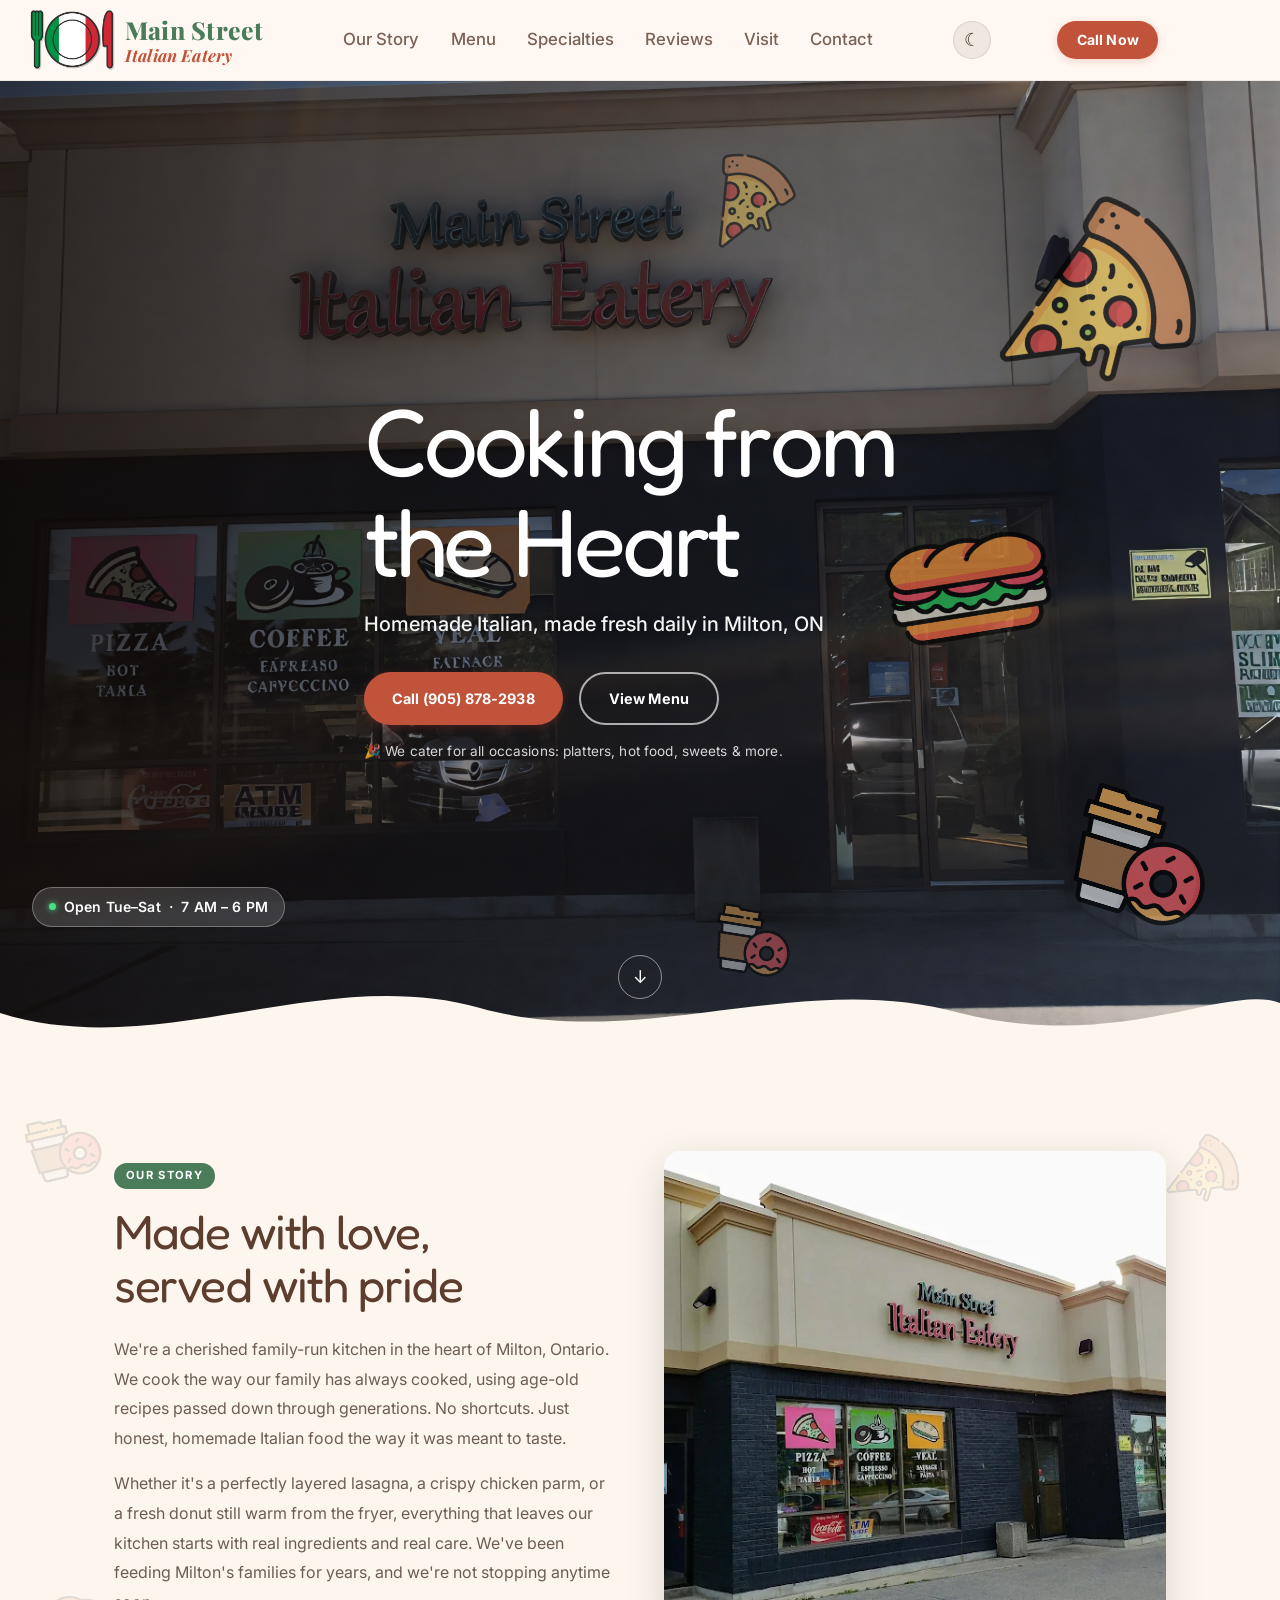
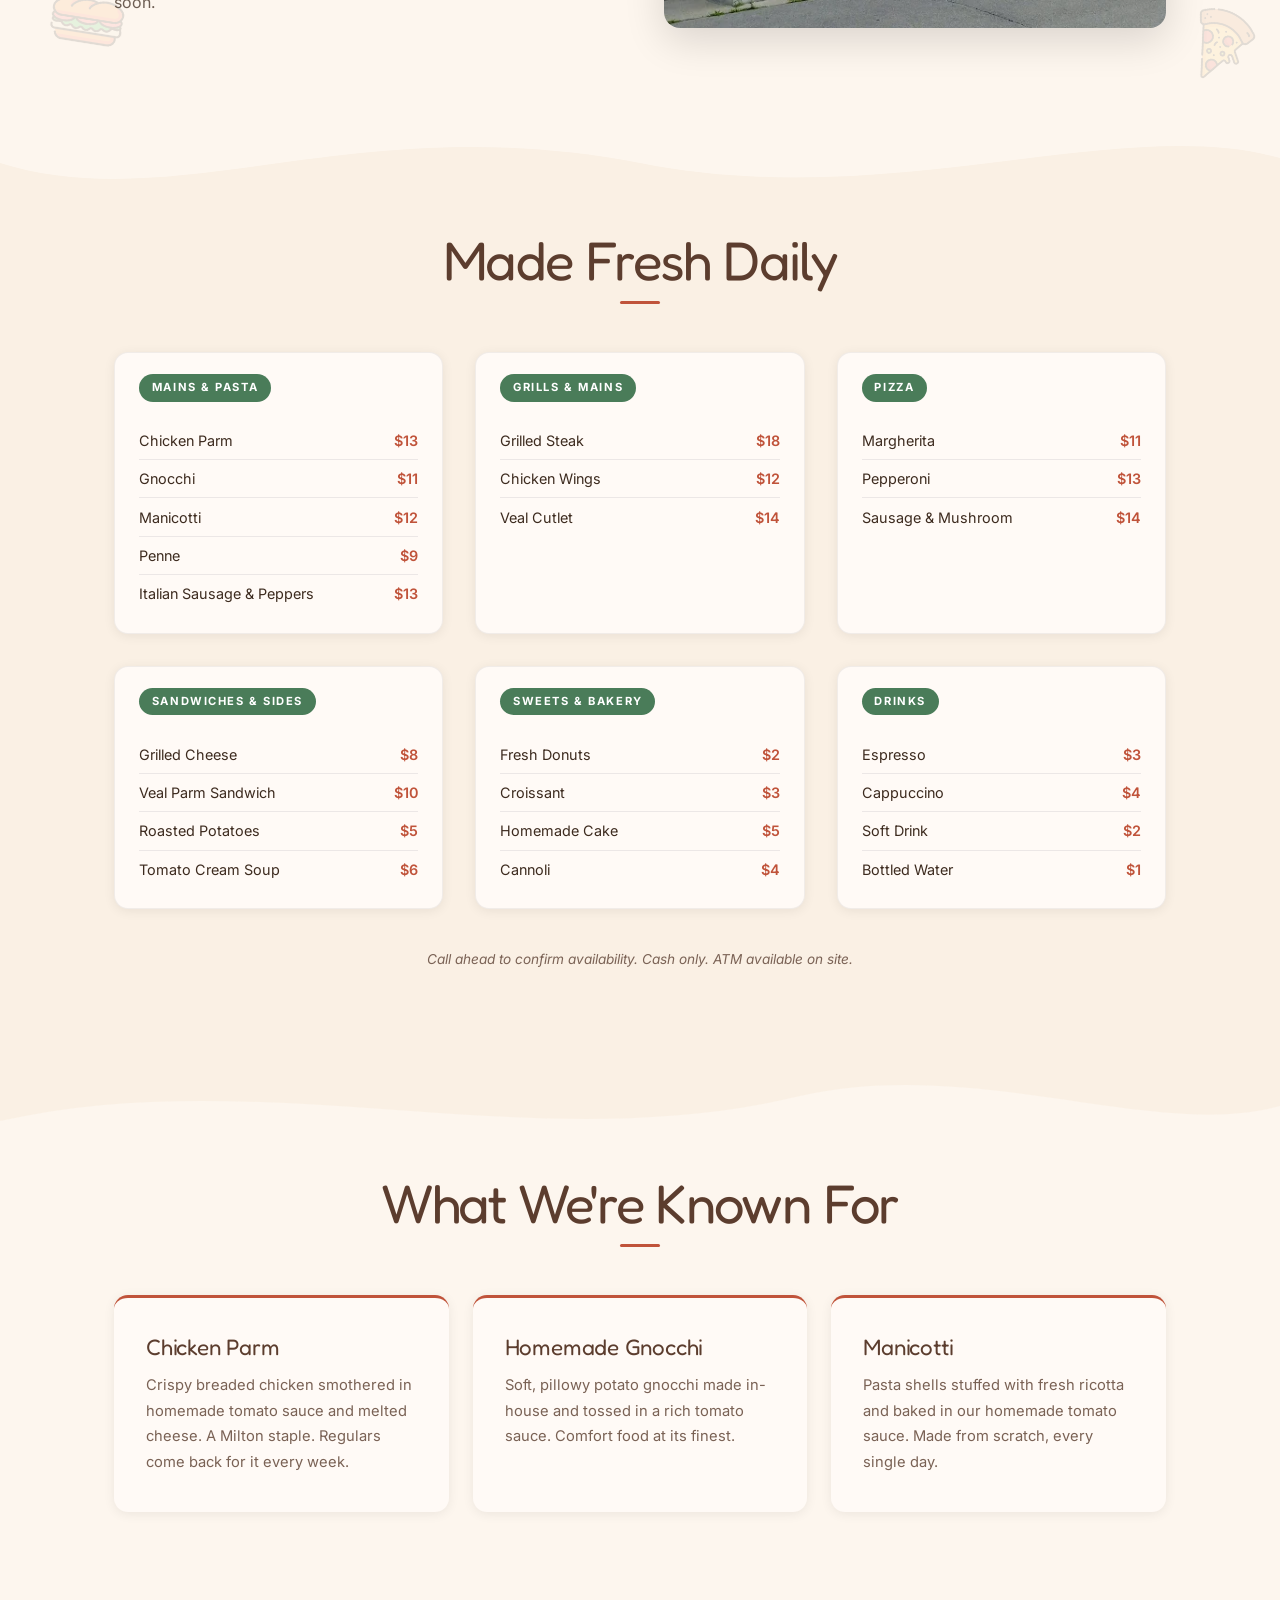
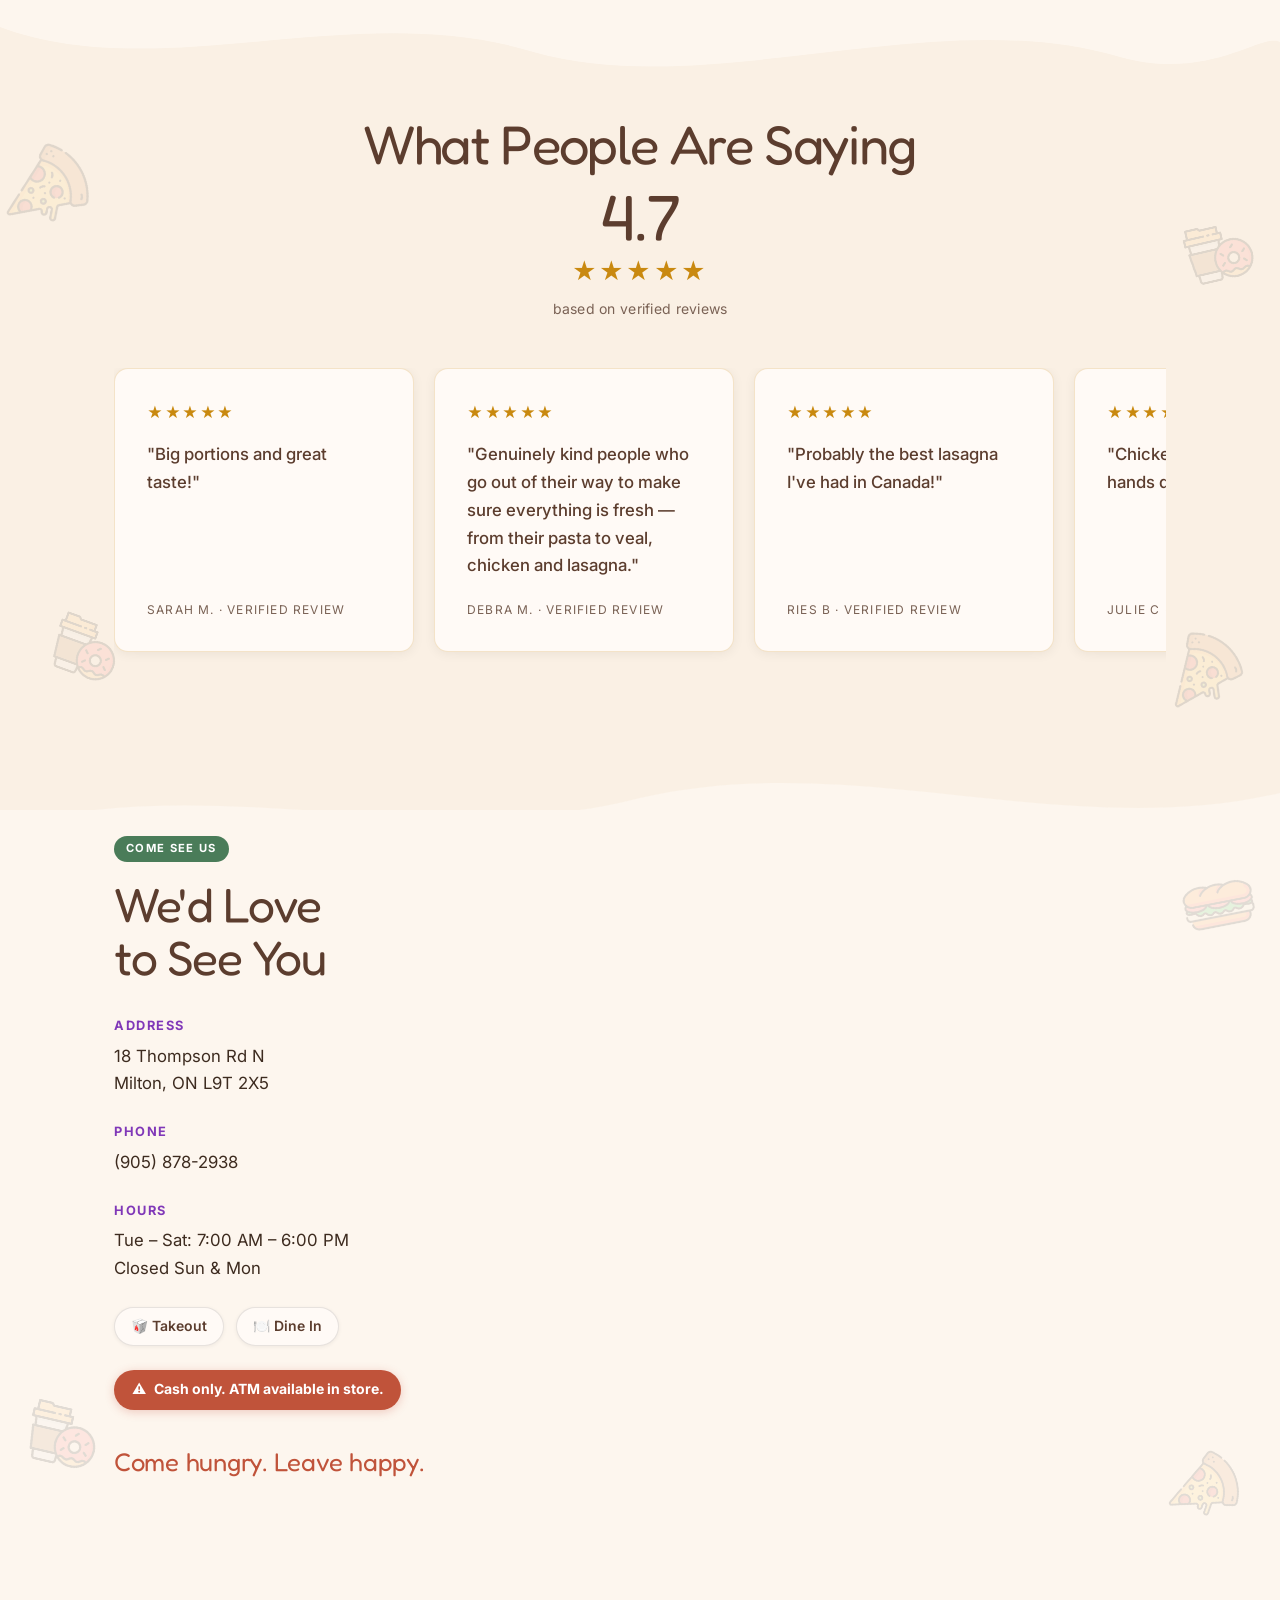
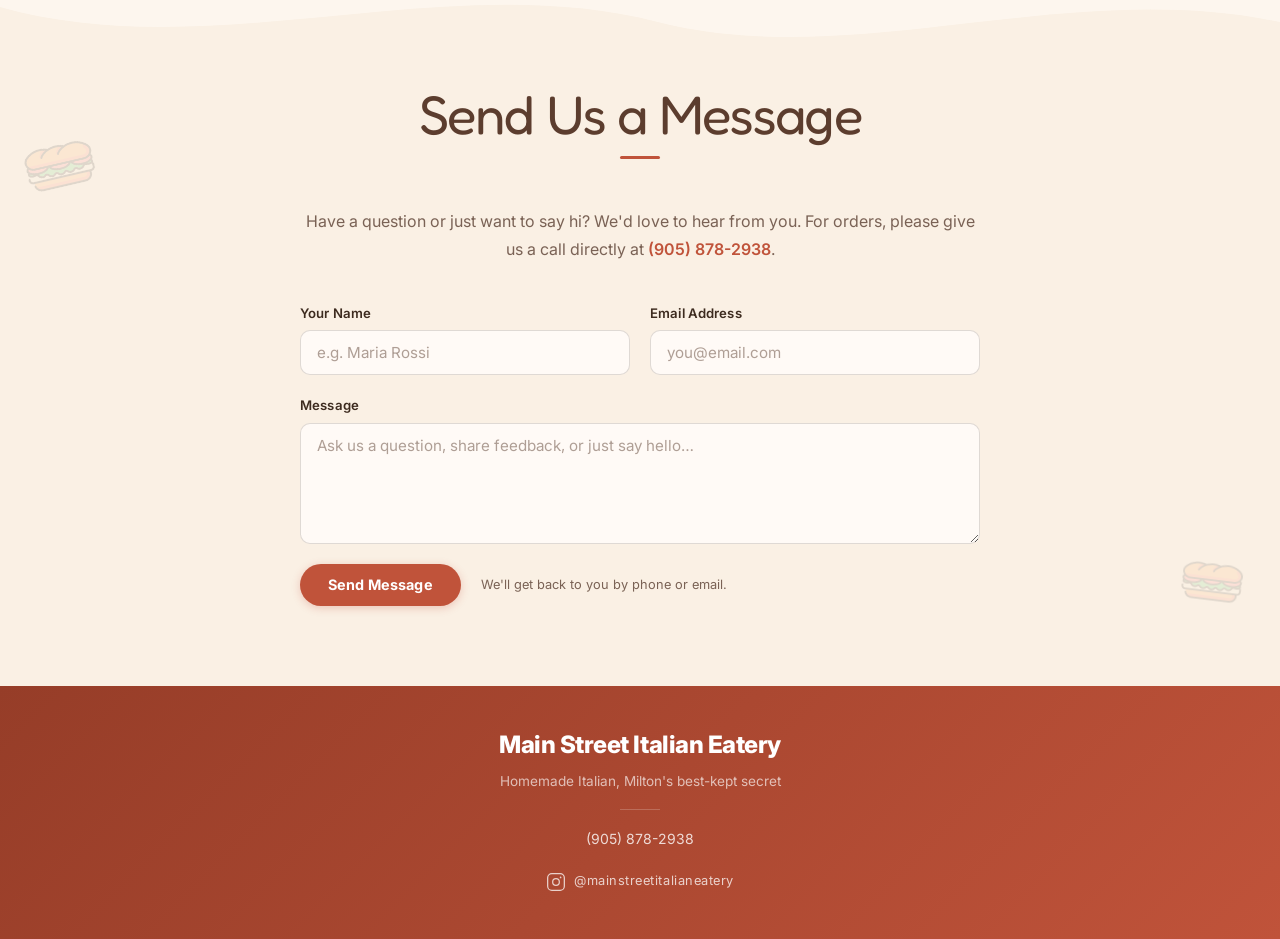
==== index.html @ 9ee5109f "fix: restore draw-in animation on section-accent red lines Co-Authored-By: Claude Sonnet 4.6 <norepl" ====
<!DOCTYPE html>
<html lang="en">
<head>
  <meta charset="UTF-8" />
  <meta name="viewport" content="width=device-width, initial-scale=1.0" />
  <meta name="description" content="Main Street Italian Eatery — Homemade Italian food made fresh daily in Milton, ON. Chicken parm, lasagna, fresh donuts, and more." />
  <title>Main Street Italian Eatery | Milton, ON</title>
  <link rel="preconnect" href="https://fonts.googleapis.com" />
  <link rel="preconnect" href="https://fonts.gstatic.com" crossorigin />
  <link href="https://fonts.googleapis.com/css2?family=Inter:wght@100;200;300;400;500;600;700;800;900&family=Playfair+Display:ital,wght@0,700;0,800;1,700&family=Fredoka+One&display=swap" rel="stylesheet" />
  <link rel="stylesheet" href="css/styles.css?v=14" />
</head>
<body>

  <!-- Navigation -->
  <nav class="nav" id="nav">
    <div class="nav__inner">
      <a href="#home" class="nav__brand">
        <img src="Italian_cooking_icon.svg.png" alt="" class="nav__brand-logo" aria-hidden="true">
        <span class="nav__brand-text">
          <span class="nav__brand-top">Main Street</span>
          <span class="nav__brand-bottom">Italian Eatery</span>
        </span>
      </a>
      <ul class="nav__links">
        <li><a href="#story">Our Story</a></li>
        <li><a href="#menu">Menu</a></li>
        <li><a href="#specialties">Specialties</a></li>
        <li><a href="#reviews">Reviews</a></li>
        <li><a href="#visit">Visit</a></li>
        <li><a href="#contact">Contact</a></li>
      </ul>
      <button class="nav__theme-toggle" id="theme-toggle" aria-label="Toggle dark mode">
        <span class="nav__theme-icon nav__theme-icon--sun">&#9728;</span>
        <span class="nav__theme-icon nav__theme-icon--moon">&#9790;</span>
      </button>
      <a href="tel:+19058782938" class="nav__cta">Call Now</a>
      <button class="nav__hamburger" id="nav-hamburger" aria-label="Open menu" aria-expanded="false">&#9776;</button>
    </div>
    <div class="nav__mobile" id="nav-mobile">
      <a href="#story">Our Story</a>
      <a href="#menu">Menu</a>
      <a href="#specialties">Specialties</a>
      <a href="#reviews">Reviews</a>
      <a href="#visit">Visit</a>
      <a href="#contact">Contact</a>
      <a href="tel:+19058782938" class="nav__mobile-cta">Call (905) 878-2938</a>
    </div>
  </nav>

  <!-- 1. Hero -->
  <section class="hero" id="home">
    <img src="store.jpg" alt="" class="hero__bg" aria-hidden="true">
    <div class="hero__overlay"></div>
    <!-- Scattered icon pattern — right side of hero -->
    <div class="ip-wrap" aria-hidden="true">
      <img src="pizza.png"        alt="" style="width:185px; top:12%;  right:6%;  transform:rotate(14deg);">
      <img src="sandwich.png"     alt="" style="width:162px; top:43%;  right:18%; transform:rotate(-9deg);">
      <img src="coffeendonut.png" alt="" style="width:148px; bottom:14%; right:5%; transform:rotate(17deg);">
      <img src="pizza.png"        alt="" style="width:88px;  top:7%;   right:38%; transform:rotate(-16deg); opacity:0.45;">
      <img src="coffeendonut.png" alt="" style="width:82px;  bottom:9%; right:38%; transform:rotate(9deg);  opacity:0.45;">
    </div>
    <div class="hero__content container">
      <h1 class="hero__title">Cooking from<br>the Heart</h1>
      <p class="hero__subtitle">Homemade Italian, made fresh daily in Milton, ON</p>
      <div class="hero__actions">
        <a href="tel:+19058782938" class="btn btn--primary">Call (905) 878-2938</a>
        <a href="#menu" class="btn btn--outline">View Menu</a>
      </div>
      <div class="hero__hours hero__hours--inline">
        <span class="hero__hours-dot"></span>
        Open Tue–Sat &nbsp;·&nbsp; 7 AM – 6 PM
      </div>
      <p class="hero__catering">🎉 We cater for all occasions: platters, hot food, sweets &amp; more.</p>
    </div>
    <div class="hero__hours hero__hours--absolute">
      <span class="hero__hours-dot"></span>
      Open Tue–Sat &nbsp;·&nbsp; 7 AM – 6 PM
    </div>
    <a href="#story" class="hero__scroll" aria-label="Scroll down to Our Story">&#8595;</a>
    <div class="hero__wave" aria-hidden="true">
      <svg viewBox="0 0 1440 120" preserveAspectRatio="none"><path d="M0,60 C180,110 360,10 540,55 C720,100 900,15 1080,60 C1260,100 1380,30 1440,50 L1440,120 L0,120 Z" fill="var(--cream)"/></svg>
    </div>
  </section>

  <!-- 2. Our Story -->
  <section class="story" id="story">
    <!-- Subtle icon pattern in background -->
    <div class="ip-wrap" aria-hidden="true">
      <img src="coffeendonut.png" alt="" style="width:76px; top:6%;    left:2%;  transform:rotate(-13deg);">
      <img src="pizza.png"        alt="" style="width:68px; top:10%;   right:3%; transform:rotate(16deg);">
      <img src="sandwich.png"     alt="" style="width:72px; bottom:8%; left:4%;  transform:rotate(9deg);">
      <img src="pizza.png"        alt="" style="width:65px; bottom:6%; right:2%; transform:rotate(-19deg);">
    </div>
    <div class="container">
      <div class="story__grid">
        <div class="story__copy fade-in--left">
          <span class="badge badge--green">Our Story</span>
          <h2 class="story__title">Made with love,<br>served with pride</h2>
          <p class="story__text">We're a cherished family-run kitchen in the heart of Milton, Ontario. We cook the way our family has always cooked, using age-old recipes passed down through generations. No shortcuts. Just honest, homemade Italian food the way it was meant to taste.</p>
          <p class="story__text">Whether it's a perfectly layered lasagna, a crispy chicken parm, or a fresh donut still warm from the fryer, everything that leaves our kitchen starts with real ingredients and real care. We've been feeding Milton's families for years, and we're not stopping anytime soon.</p>
        </div>
        <div class="story__photo fade-in--right">
          <img src="image.png" alt="Inside Main Street Italian Eatery">
        </div>
      </div>
    </div>
  </section>

  <div class="wave-divider wave-divider--cream-to-parchment" aria-hidden="true"><svg viewBox="0 0 1440 110" preserveAspectRatio="none"><path d="M0,55 C200,110 400,0 720,55 C1000,105 1260,5 1440,50 L1440,110 L0,110 Z" fill="var(--parchment)"/></svg></div>

  <!-- 3. Menu -->
  <section class="menu" id="menu">
    <div class="container">
      <h2 class="section-title fade-in">Made Fresh Daily</h2>
      <div class="section-accent draw-in"></div>

      <div class="menu__tabs" id="menu-tabs" role="tablist" aria-label="Menu categories">
        <button class="menu__tab menu__tab--active" data-tab="mains"      role="tab" aria-selected="true">Mains</button>
        <button class="menu__tab"                   data-tab="grills"     role="tab" aria-selected="false">Grills</button>
        <button class="menu__tab"                   data-tab="pizza"      role="tab" aria-selected="false">Pizza</button>
        <button class="menu__tab"                   data-tab="sandwiches" role="tab" aria-selected="false">Sandwiches</button>
        <button class="menu__tab"                   data-tab="sweets"     role="tab" aria-selected="false">Sweets</button>
        <button class="menu__tab"                   data-tab="drinks"     role="tab" aria-selected="false">Drinks</button>
      </div>

      <div class="menu__grid menu__grid--3">

        <div class="menu__column fade-in" data-category="mains">
          <h3 class="menu__category">Mains &amp; Pasta</h3>
          <ul class="menu__list">
            <li class="menu__item"><span>Chicken Parm</span><span class="menu__price">$13</span></li>
            <li class="menu__item"><span>Gnocchi</span><span class="menu__price">$11</span></li>
            <li class="menu__item"><span>Manicotti</span><span class="menu__price">$12</span></li>
            <li class="menu__item"><span>Penne</span><span class="menu__price">$9</span></li>
            <li class="menu__item"><span>Italian Sausage &amp; Peppers</span><span class="menu__price">$13</span></li>
          </ul>
        </div>

        <div class="menu__column fade-in" data-category="grills">
          <h3 class="menu__category">Grills &amp; Mains</h3>
          <ul class="menu__list">
            <li class="menu__item"><span>Grilled Steak</span><span class="menu__price">$18</span></li>
            <li class="menu__item"><span>Chicken Wings</span><span class="menu__price">$12</span></li>
            <li class="menu__item"><span>Veal Cutlet</span><span class="menu__price">$14</span></li>
          </ul>
        </div>

        <div class="menu__column fade-in" data-category="pizza">
          <h3 class="menu__category">Pizza</h3>
          <ul class="menu__list">
            <li class="menu__item"><span>Margherita</span><span class="menu__price">$11</span></li>
            <li class="menu__item"><span>Pepperoni</span><span class="menu__price">$13</span></li>
            <li class="menu__item"><span>Sausage &amp; Mushroom</span><span class="menu__price">$14</span></li>
          </ul>
        </div>

        <div class="menu__column fade-in" data-category="sandwiches">
          <h3 class="menu__category">Sandwiches &amp; Sides</h3>
          <ul class="menu__list">
            <li class="menu__item"><span>Grilled Cheese</span><span class="menu__price">$8</span></li>
            <li class="menu__item"><span>Veal Parm Sandwich</span><span class="menu__price">$10</span></li>
            <li class="menu__item"><span>Roasted Potatoes</span><span class="menu__price">$5</span></li>
            <li class="menu__item"><span>Tomato Cream Soup</span><span class="menu__price">$6</span></li>
          </ul>
        </div>

        <div class="menu__column fade-in" data-category="sweets">
          <h3 class="menu__category">Sweets &amp; Bakery</h3>
          <ul class="menu__list">
            <li class="menu__item"><span>Fresh Donuts</span><span class="menu__price">$2</span></li>
            <li class="menu__item"><span>Croissant</span><span class="menu__price">$3</span></li>
            <li class="menu__item"><span>Homemade Cake</span><span class="menu__price">$5</span></li>
            <li class="menu__item"><span>Cannoli</span><span class="menu__price">$4</span></li>
          </ul>
        </div>

        <div class="menu__column fade-in" data-category="drinks">
          <h3 class="menu__category">Drinks</h3>
          <ul class="menu__list">
            <li class="menu__item"><span>Espresso</span><span class="menu__price">$3</span></li>
            <li class="menu__item"><span>Cappuccino</span><span class="menu__price">$4</span></li>
            <li class="menu__item"><span>Soft Drink</span><span class="menu__price">$2</span></li>
            <li class="menu__item"><span>Bottled Water</span><span class="menu__price">$1</span></li>
          </ul>
        </div>

      </div>
      <p class="menu__note">Call ahead to confirm availability. Cash only. ATM available on site.</p>
    </div>
  </section>

  <div class="wave-divider wave-divider--parchment-to-cream" aria-hidden="true"><svg viewBox="0 0 1440 110" preserveAspectRatio="none"><path d="M0,70 C300,10 600,110 900,45 C1100,5 1300,90 1440,55 L1440,110 L0,110 Z" fill="var(--cream)"/></svg></div>

  <!-- 4. Specialties -->
  <section class="specialties" id="specialties">
    <div class="container">
      <h2 class="section-title fade-in">What We're Known For</h2>
      <div class="section-accent draw-in"></div>
      <div class="specialties__grid">

        <div class="specialty-card fade-in">
          <h3 class="specialty-card__title">Chicken Parm</h3>
          <p class="specialty-card__desc">Crispy breaded chicken smothered in homemade tomato sauce and melted cheese. A Milton staple. Regulars come back for it every week.</p>
        </div>

        <div class="specialty-card fade-in">
          <h3 class="specialty-card__title">Homemade Gnocchi</h3>
          <p class="specialty-card__desc">Soft, pillowy potato gnocchi made in-house and tossed in a rich tomato sauce. Comfort food at its finest.</p>
        </div>

        <div class="specialty-card fade-in">
          <h3 class="specialty-card__title">Manicotti</h3>
          <p class="specialty-card__desc">Pasta shells stuffed with fresh ricotta and baked in our homemade tomato sauce. Made from scratch, every single day.</p>
        </div>

      </div>
    </div>
  </section>

  <div class="wave-divider wave-divider--cream-to-parchment" aria-hidden="true"><svg viewBox="0 0 1440 110" preserveAspectRatio="none"><path d="M0,35 C180,95 400,5 600,60 C800,110 1050,10 1260,65 C1360,90 1420,40 1440,50 L1440,110 L0,110 Z" fill="var(--parchment)"/></svg></div>

  <!-- 6. Reviews -->
  <section class="reviews" id="reviews">
    <!-- Scattered icon pattern -->
    <div class="ip-wrap" aria-hidden="true">
      <img src="pizza.png"        alt="" style="width:78px; top:7%;    left:1%;  transform:rotate(11deg);">
      <img src="coffeendonut.png" alt="" style="width:70px; top:18%;   right:2%; transform:rotate(-13deg);">
      <img src="coffeendonut.png" alt="" style="width:70px; bottom:10%; left:4%; transform:rotate(20deg);">
      <img src="pizza.png"        alt="" style="width:72px; bottom:7%;  right:3%; transform:rotate(-8deg);">
    </div>
    <div class="container">
      <h2 class="section-title fade-in">What People Are Saying</h2>
      <div class="reviews__stat fade-in">
        <div class="reviews__stat-number">4.7</div>
        <div class="reviews__stat-stars" aria-label="4.7 out of 5 stars">
          <span aria-hidden="true">&#9733;&#9733;&#9733;&#9733;&#9733;</span>
        </div>
        <p class="reviews__stat-label">based on verified reviews</p>
      </div>
      <div class="reviews__scroll-wrap">
        <div class="reviews__grid">

          <div class="review-card">
            <div class="review-card__stars" aria-label="5 out of 5 stars"><span aria-hidden="true">&#9733;&#9733;&#9733;&#9733;&#9733;</span></div>
            <p class="review-card__quote">"Big portions and great taste!"</p>
            <p class="review-card__author">Sarah M. · Verified Review</p>
          </div>

          <div class="review-card">
            <div class="review-card__stars" aria-label="5 out of 5 stars"><span aria-hidden="true">&#9733;&#9733;&#9733;&#9733;&#9733;</span></div>
            <p class="review-card__quote">"Genuinely kind people who go out of their way to make sure everything is fresh — from their pasta to veal, chicken and lasagna."</p>
            <p class="review-card__author">Debra M. · Verified Review</p>
          </div>

          <div class="review-card">
            <div class="review-card__stars" aria-label="5 out of 5 stars"><span aria-hidden="true">&#9733;&#9733;&#9733;&#9733;&#9733;</span></div>
            <p class="review-card__quote">"Probably the best lasagna I've had in Canada!"</p>
            <p class="review-card__author">Ries B · Verified Review</p>
          </div>

          <div class="review-card">
            <div class="review-card__stars" aria-label="5 out of 5 stars"><span aria-hidden="true">&#9733;&#9733;&#9733;&#9733;&#9733;</span></div>
            <p class="review-card__quote">"Chicken parm sandwich is hands down the best!"</p>
            <p class="review-card__author">Julie C · Verified Review</p>
          </div>

          <div class="review-card">
            <div class="review-card__stars" aria-label="5 out of 5 stars"><span aria-hidden="true">&#9733;&#9733;&#9733;&#9733;&#9733;</span></div>
            <p class="review-card__quote">"The sandwiches are great and there's a real family feeling. You leave with a full stomach and a smile."</p>
            <p class="review-card__author">Antonino G · Verified Review</p>
          </div>

          <div class="review-card">
            <div class="review-card__stars" aria-label="5 out of 5 stars"><span aria-hidden="true">&#9733;&#9733;&#9733;&#9733;&#9733;</span></div>
            <p class="review-card__quote">"Small town spirit — great food and an incredible kindness from this establishment."</p>
            <p class="review-card__author">Joyce B · Verified Review</p>
          </div>

          <div class="review-card">
            <div class="review-card__stars" aria-label="4 out of 5 stars"><span aria-hidden="true">&#9733;&#9733;&#9733;&#9733;&#9734;</span></div>
            <p class="review-card__quote">"The quality of the food is always outstanding. Great bang for your buck."</p>
            <p class="review-card__author">Old-Eye · Verified Review</p>
          </div>

          <div class="review-card">
            <div class="review-card__stars" aria-label="5 out of 5 stars"><span aria-hidden="true">&#9733;&#9733;&#9733;&#9733;&#9733;</span></div>
            <p class="review-card__quote">"Better than fancy sit-down Italian places. AMAZING!!!"</p>
            <p class="review-card__author">Meg M · Verified Review</p>
          </div>

        </div>
      </div>
      <div class="reviews__dots" id="reviews-dots" aria-hidden="true"></div>
    </div>
  </section>

  <div class="wave-divider wave-divider--parchment-to-cream wave-divider--pull" aria-hidden="true"><svg viewBox="0 0 1440 110" preserveAspectRatio="none"><path d="M0,80 C240,20 480,105 720,50 C960,0 1200,95 1440,45 L1440,110 L0,110 Z" fill="var(--cream)"/></svg></div>

  <!-- 6. Visit Us -->
  <section class="visit" id="visit">
    <!-- Scattered icon pattern -->
    <div class="ip-wrap" aria-hidden="true">
      <img src="sandwich.png"     alt="" style="width:70px; top:8%;    right:2%; transform:rotate(-11deg);">
      <img src="coffeendonut.png" alt="" style="width:74px; bottom:12%; left:2%; transform:rotate(13deg);">
      <img src="pizza.png"        alt="" style="width:65px; bottom:6%;  right:3%; transform:rotate(19deg);">
    </div>
    <div class="container">
      <div class="visit__grid">

        <div class="visit__info fade-in--left">
          <span class="badge badge--green">Come See Us</span>
          <h2 class="visit__title">We'd Love<br>to See You</h2>

          <div class="visit__detail">
            <h3>Address</h3>
            <p>18 Thompson Rd N<br>Milton, ON L9T 2X5</p>
          </div>

          <div class="visit__detail">
            <h3>Phone</h3>
            <p><a href="tel:+19058782938">(905) 878-2938</a></p>
          </div>

          <div class="visit__detail">
            <h3>Hours</h3>
            <p>Tue &ndash; Sat: 7:00 AM &ndash; 6:00 PM<br>Closed Sun &amp; Mon</p>
          </div>

          <div class="visit__service-badges">
            <span class="visit__service-badge">🥡 Takeout</span>
            <span class="visit__service-badge">🍽️ Dine In</span>
          </div>

          <div class="visit__note">
            <span aria-hidden="true">⚠</span>
            Cash only. ATM available in store.
          </div>
          <p class="visit__tagline">Come hungry. Leave happy.</p>
        </div>

        <div class="visit__map fade-in--right">
          <iframe
            src="https://maps.google.com/maps?q=18+Thompson+Rd+N,+Milton,+ON+L9T+2X5,+Canada&output=embed"
            title="Main Street Italian Eatery location map"
            loading="lazy"
            referrerpolicy="no-referrer-when-downgrade">
            <a href="https://maps.google.com/maps?q=18+Thompson+Rd+N,+Milton,+ON+L9T+2X5,+Canada" target="_blank" rel="noopener">View on Google Maps</a>
          </iframe>
        </div>

      </div>
    </div>
  </section>

  <div class="wave-divider wave-divider--cream-to-parchment" aria-hidden="true"><svg viewBox="0 0 1440 110" preserveAspectRatio="none"><path d="M0,45 C240,105 500,5 740,60 C960,110 1200,15 1440,60 L1440,110 L0,110 Z" fill="var(--parchment)"/></svg></div>

  <!-- 7. Contact -->
  <section class="contact" id="contact">
    <div class="ip-wrap" aria-hidden="true">
      <img src="sandwich.png" alt="" style="width:68px; top:10%; left:2%;  transform:rotate(-13deg);">
      <img src="sandwich.png" alt="" style="width:60px; bottom:12%; right:3%; transform:rotate(7deg);">
    </div>
    <div class="container">
      <h2 class="section-title fade-in">Send Us a Message</h2>
      <div class="section-accent draw-in"></div>
      <div class="contact__wrap fade-in">
        <p class="contact__intro">Have a question or just want to say hi? We'd love to hear from you. For orders, please give us a call directly at <a href="tel:+19058782938">(905) 878-2938</a>.</p>
        <form class="contact__form" id="contact-form" novalidate>
          <div class="contact__row">
            <div class="contact__field">
              <label for="contact-name">Your Name</label>
              <input type="text" id="contact-name" name="name" placeholder="e.g. Maria Rossi" autocomplete="name" required />
            </div>
            <div class="contact__field">
              <label for="contact-email">Email Address</label>
              <input type="email" id="contact-email" name="email" placeholder="you@email.com" autocomplete="email" required />
            </div>
          </div>
          <div class="contact__field">
            <label for="contact-message">Message</label>
            <textarea id="contact-message" name="message" rows="5" placeholder="Ask us a question, share feedback, or just say hello…" required></textarea>
          </div>
          <div class="contact__footer">
            <button type="submit" class="btn btn--primary">Send Message</button>
            <p class="contact__note">We'll get back to you by phone or email.</p>
          </div>
        </form>
        <div class="contact__success" id="contact-success" aria-live="polite" hidden>
          <span>&#10003;</span> Thanks! We'll be in touch soon.
        </div>
      </div>
    </div>
  </section>

  <!-- 8. Footer -->
  <footer class="footer">
    <div class="container">
      <p class="footer__name">Main Street Italian Eatery</p>
      <p class="footer__tagline">Homemade Italian, Milton's best-kept secret</p>
      <div class="footer__divider"></div>
      <p class="footer__phone"><a href="tel:+19058782938">(905) 878-2938</a></p>
      <a href="https://www.instagram.com/mainstreetitalianeatery/" target="_blank" rel="noopener" class="footer__instagram" aria-label="Follow us on Instagram">
        <svg xmlns="http://www.w3.org/2000/svg" width="20" height="20" viewBox="0 0 24 24" fill="none" stroke="currentColor" stroke-width="1.5" stroke-linecap="round" stroke-linejoin="round" aria-hidden="true"><rect x="2" y="2" width="20" height="20" rx="5" ry="5"/><circle cx="12" cy="12" r="4"/><circle cx="17.5" cy="6.5" r="1" fill="currentColor" stroke="none"/></svg>
        @mainstreetitalianeatery
      </a>
    </div>
  </footer>

  <!-- Section progress dots -->
  <nav class="section-dots" id="section-dots" aria-label="Page sections">
    <a href="#home"        class="section-dots__dot" data-label="Home"        aria-label="Go to Home"></a>
    <a href="#story"       class="section-dots__dot" data-label="Our Story"   aria-label="Go to Our Story"></a>
    <a href="#menu"        class="section-dots__dot" data-label="Menu"        aria-label="Go to Menu"></a>
    <a href="#specialties" class="section-dots__dot" data-label="Specialties" aria-label="Go to Specialties"></a>
    <a href="#reviews"     class="section-dots__dot" data-label="Reviews"     aria-label="Go to Reviews"></a>
    <a href="#visit"       class="section-dots__dot" data-label="Visit Us"    aria-label="Go to Visit Us"></a>
    <a href="#contact"     class="section-dots__dot" data-label="Contact"     aria-label="Go to Contact"></a>
  </nav>

  <!-- Back to top button -->
  <button class="back-to-top" id="back-to-top" aria-label="Back to top">
    <svg xmlns="http://www.w3.org/2000/svg" width="18" height="18" viewBox="0 0 24 24" fill="none" stroke="currentColor" stroke-width="2.5" stroke-linecap="round" stroke-linejoin="round" aria-hidden="true"><polyline points="18 15 12 9 6 15"/></svg>
  </button>

  <!-- Sticky mobile call bar -->
  <div class="mobile-call-bar" id="mobile-call-bar">
    <a href="tel:+19058782938" class="mobile-call-bar__btn">
      <svg xmlns="http://www.w3.org/2000/svg" width="18" height="18" viewBox="0 0 24 24" fill="none" stroke="currentColor" stroke-width="2.2" stroke-linecap="round" stroke-linejoin="round" aria-hidden="true"><path d="M22 16.92v3a2 2 0 0 1-2.18 2 19.79 19.79 0 0 1-8.63-3.07A19.5 19.5 0 0 1 4.07 13.18 19.79 19.79 0 0 1 1 4.36a2 2 0 0 1 1.99-2.18h3a2 2 0 0 1 2 1.72c.127.96.361 1.903.7 2.81a2 2 0 0 1-.45 2.11L7.09 9.91a16 16 0 0 0 6 6l1.27-1.27a2 2 0 0 1 2.11-.45c.907.339 1.85.573 2.81.7A2 2 0 0 1 21 16.92Z"/></svg>
      Call (905) 878-2938
    </a>
    <a href="#menu" class="mobile-call-bar__menu">Menu</a>
  </div>

  <script src="js/main.js"></script>
</body>
</html>
---- css/styles.css ----
/* =========================================
   DESIGN SYSTEM
   ========================================= */

:root {
  --red: #C0533A;
  --red-dark: #963D28;
  --red-light: #FCEEE6;
  --green: #4A7C59;
  --gold: #C98910;
  --surface: #FFFAF6;
  --cream: #FDF6EE;
  --parchment: #FAF0E4;
  --text: #3D2B1F;
  --text-muted: #7A6255;
  --heading: #5C3D2E;
  --font: 'Inter', sans-serif;
  --font-display: 'Fredoka One', 'Inter', sans-serif;
}

[data-theme="dark"] {
  --red: #D4614A;
  --red-dark: #B04535;
  --red-light: #3D1A12;
  --green: #5A9468;
  --gold: #D4A020;
  --surface: #231610;
  --cream: #1A0F08;
  --parchment: #201308;
  --text: #F0E4D8;
  --text-muted: #A08878;
  --heading: #F5D8C0;
}

/* =========================================
   WAVE DIVIDERS
   ========================================= */

.wave-divider {
  display: block;
  width: 100%;
  overflow: hidden;
  line-height: 0;
  margin-bottom: -2px;
}

.wave-divider svg {
  display: block;
  width: 100%;
  height: 110px;
}

.hero__wave {
  position: absolute;
  bottom: -2px;
  left: 0;
  width: 100%;
  z-index: 3;
  line-height: 0;
}

.hero__wave svg {
  display: block;
  width: 100%;
  height: 120px;
}

.wave-divider--cream-to-parchment {
  background: var(--cream);
}

.wave-divider--parchment-to-cream {
  background: var(--parchment);
}

.wave-divider--pull {
  margin-bottom: -3rem;
}

/* =========================================
   RESET
   ========================================= */

*, *::before, *::after {
  box-sizing: border-box;
  margin: 0;
  padding: 0;
}

html {
  scroll-behavior: smooth;
}

body {
  font-family: var(--font);
  color: var(--text);
  background: var(--cream);
  line-height: 1.6;
  -webkit-font-smoothing: antialiased;
}

img {
  max-width: 100%;
  display: block;
}

/* =========================================
   SHARED UTILITIES
   ========================================= */

.container {
  width: 100%;
  max-width: 1100px;
  margin: 0 auto;
  padding: 0 1.5rem;
}

section {
  padding: 5rem 0;
  scroll-margin-top: 80px;
}

.section-title {
  font-family: var(--font-display);
  font-size: clamp(2.4rem, 5vw, 3.4rem);
  font-weight: 400;
  color: var(--heading);
  text-align: center;
  margin-bottom: 0.75rem;
  line-height: 1.05;
  letter-spacing: -0.03em;
}

.section-accent {
  width: 40px;
  height: 3px;
  background: var(--red);
  margin: 0 auto 3rem;
  border-radius: 2px;
}

/* Colorful badge component */
.badge {
  display: inline-block;
  font-family: var(--font);
  font-size: 0.7rem;
  font-weight: 700;
  letter-spacing: 0.12em;
  text-transform: uppercase;
  border-radius: 999px;
  padding: 0.25rem 0.75rem;
  margin-bottom: 1rem;
}

.badge--green {
  background: var(--green);
  color: #FFFFFF;
}

.badge--red {
  background: var(--red);
  color: #FFFFFF;
}

.badge--red-light {
  background: var(--red-light);
  color: var(--red-dark);
}

/* =========================================
   ANIMATIONS
   ========================================= */

/* Hero entrance */
@keyframes heroIn {
  from { opacity: 0; transform: translateY(40px); }
  to   { opacity: 1; transform: translateY(0); }
}

.hero__title {
  animation: heroIn 1s cubic-bezier(0.22, 1, 0.36, 1) 0.1s both;
}
.hero__subtitle {
  animation: heroIn 1s cubic-bezier(0.22, 1, 0.36, 1) 0.3s both;
}
.hero__actions {
  animation: heroIn 1s cubic-bezier(0.22, 1, 0.36, 1) 0.5s both;
}
.hero__hours--inline,
.hero__hours--absolute {
  animation: heroIn 1s cubic-bezier(0.22, 1, 0.36, 1) 0.65s both;
}

/* Pulsing green dot */
@keyframes pulseDot {
  0%, 100% { box-shadow: 0 0 6px #4ade80, 0 0 0 0 rgba(74, 222, 128, 0.5); }
  60%       { box-shadow: 0 0 6px #4ade80, 0 0 0 7px rgba(74, 222, 128, 0); }
}

.hero__hours-dot {
  animation: pulseDot 2.4s ease-in-out infinite;
}

/* Section accent line draw */
.draw-in {
  transform-origin: left center;
  transform: scaleX(0);
  transition: transform 0.7s cubic-bezier(0.22, 1, 0.36, 1) 0.15s;
}
.draw-in.visible {
  transform: scaleX(1);
}

/* Scroll-triggered fade-up */
.fade-in {
  opacity: 0;
  transform: translateY(28px);
  transition: opacity 0.7s cubic-bezier(0.22, 1, 0.36, 1),
              transform 0.7s cubic-bezier(0.22, 1, 0.36, 1);
}

.fade-in.visible {
  opacity: 1;
  transform: none;
}

/* =========================================
   ICON PATTERN (scattered decorative polka-dot)
   ========================================= */

.ip-wrap {
  position: absolute;
  inset: 0;
  z-index: 2;
  pointer-events: none;
  overflow: hidden;
  user-select: none;
}

.ip-wrap img {
  position: absolute;
  display: block;
  opacity: 0.11;
}

/* Hero icons are more visible (dark overlay behind them) */
.hero .ip-wrap img {
  opacity: 0.65;
}

/* In dark mode, keep natural colors but reduce opacity to blend with dark backgrounds */
[data-theme="dark"] .ip-wrap img {
  opacity: 0.18;
}

[data-theme="dark"] .hero .ip-wrap img {
  opacity: 0.45;
}

/* =========================================
   NAVIGATION
   ========================================= */

.nav {
  position: sticky;
  top: 0;
  z-index: 100;
  background: rgba(255, 248, 242, 0.97);
  border-bottom: 1px solid rgba(28, 18, 10, 0.07);
  backdrop-filter: blur(16px);
  -webkit-backdrop-filter: blur(16px);
  transition: box-shadow 0.2s ease;
}

.nav.scrolled {
  box-shadow: 0 2px 16px rgba(0, 0, 0, 0.08);
  background: rgba(255, 248, 242, 0.99);
}

[data-theme="dark"] .nav {
  background: rgba(26, 15, 8, 0.97);
  border-bottom-color: rgba(255, 255, 255, 0.07);
}

[data-theme="dark"] .nav.scrolled {
  background: rgba(26, 15, 8, 0.99);
  box-shadow: 0 2px 16px rgba(0, 0, 0, 0.3);
}

.nav__inner {
  display: flex;
  align-items: center;
  justify-content: space-between;
  height: 80px;
  padding: 0 2rem 0 0;
  max-width: 1100px;
  margin: 0 auto;
}

.nav__brand {
  display: inline-flex;
  flex-direction: row;
  align-items: center;
  gap: 0.6rem;
  text-decoration: none;
  flex-shrink: 0;
  margin-left: -3.75rem;
}

@media (max-width: 767px) {
  .nav__brand {
    margin-left: 0;
  }
}

.nav__brand-logo {
  height: 62px;
  width: auto;
  display: block;
  flex-shrink: 0;
}

.nav__brand-text {
  display: flex;
  flex-direction: column;
  align-items: flex-start;
  line-height: 1.2;
}

.nav__brand-top {
  font-family: 'Playfair Display', Georgia, serif;
  font-size: 1.55rem;
  font-weight: 800;
  color: var(--green);
  letter-spacing: 0.01em;
}

.nav__brand-bottom {
  font-family: 'Playfair Display', Georgia, serif;
  font-size: 1.05rem;
  font-weight: 700;
  font-style: italic;
  color: var(--red);
  letter-spacing: 0.01em;
}

.nav__links {
  display: flex;
  align-items: center;
  gap: 0.25rem;
  list-style: none;
}

.nav__links a {
  font-family: var(--font);
  font-size: 1.05rem;
  font-weight: 500;
  color: var(--text-muted);
  text-decoration: none;
  padding: 0.4rem 0.85rem;
  border-radius: 999px;
  position: relative;
  transition: color 0.18s ease, background 0.18s ease;
}

.nav__links a::after {
  content: '';
  position: absolute;
  bottom: 4px;
  left: 0.85rem;
  right: 0.85rem;
  height: 2px;
  background: var(--red);
  border-radius: 999px;
  transform: scaleX(0);
  transform-origin: left;
  transition: transform 0.22s cubic-bezier(0.22, 1, 0.36, 1);
}

.nav__links a:hover {
  color: var(--text);
  background: rgba(28, 18, 10, 0.06);
}

.nav__links a:hover::after {
  transform: scaleX(1);
}

.nav__links a:focus-visible {
  outline: 2px solid var(--red);
  outline-offset: 2px;
}

.nav__cta {
  display: inline-block;
  background: var(--red);
  color: #FFFFFF;
  font-family: var(--font);
  font-size: 0.875rem;
  font-weight: 700;
  letter-spacing: 0.01em;
  padding: 0.5rem 1.2rem;
  border-radius: 999px;
  text-decoration: none;
  transition: background 0.18s ease, box-shadow 0.18s ease, transform 0.18s ease;
  white-space: nowrap;
  box-shadow: 0 2px 8px rgba(194, 69, 50, 0.22);
}

.nav__cta:hover {
  background: var(--red-dark);
  box-shadow: 0 4px 14px rgba(194, 69, 50, 0.32);
  transform: translateY(-1px);
}

.nav__cta:focus-visible {
  outline: 3px solid var(--red);
  outline-offset: 3px;
}

.nav__theme-toggle {
  display: inline-flex;
  align-items: center;
  justify-content: center;
  background: rgba(28, 18, 10, 0.07);
  border: 1.5px solid rgba(28, 18, 10, 0.1);
  border-radius: 999px;
  width: 38px;
  height: 38px;
  cursor: pointer;
  font-size: 1.1rem;
  color: var(--text);
  transition: background 0.2s ease, border-color 0.2s ease, transform 0.2s ease;
  flex-shrink: 0;
}

.nav__theme-toggle:hover {
  background: rgba(28, 18, 10, 0.12);
  transform: rotate(20deg);
}

.nav__theme-toggle:focus-visible {
  outline: 2px solid var(--red);
  outline-offset: 2px;
}

/* show sun in dark mode, moon in light mode */
.nav__theme-icon--sun { display: none; }
.nav__theme-icon--moon { display: inline; }

[data-theme="dark"] .nav__theme-icon--sun { display: inline; }
[data-theme="dark"] .nav__theme-icon--moon { display: none; }

[data-theme="dark"] .nav__theme-toggle {
  background: rgba(255, 255, 255, 0.08);
  border-color: rgba(255, 255, 255, 0.15);
}

[data-theme="dark"] .nav__theme-toggle:hover {
  background: rgba(255, 255, 255, 0.14);
}

.nav__hamburger {
  display: none;
  background: none;
  border: none;
  cursor: pointer;
  font-size: 1.5rem;
  color: var(--text);
  padding: 0.25rem;
  line-height: 1;
}

.nav__mobile {
  display: none;
  flex-direction: column;
  background: var(--cream);
  border-top: 1px solid rgba(28, 18, 10, 0.08);
  padding: 1rem 1.5rem 1.5rem;
}

.nav__mobile.nav__mobile--open {
  display: flex;
}

[data-theme="dark"] .nav__mobile {
  background: var(--cream);
  border-top-color: rgba(255, 255, 255, 0.07);
}

[data-theme="dark"] .nav__links a:hover {
  background: rgba(255, 255, 255, 0.07);
  color: var(--text);
}

.nav__mobile a {
  font-family: var(--font);
  font-size: 1.05rem;
  font-weight: 500;
  color: var(--text);
  text-decoration: none;
  padding: 0.9rem 0;
  min-height: 44px;
  display: flex;
  align-items: center;
  border-bottom: 1px solid rgba(17, 24, 39, 0.06);
}

.nav__mobile a:last-of-type {
  border-bottom: none;
}

.nav__mobile-cta {
  display: block;
  background: var(--red);
  color: #FFFFFF;
  font-family: var(--font);
  font-size: 1rem;
  font-weight: 700;
  letter-spacing: 0.01em;
  text-align: center;
  padding: 0.875rem;
  border-radius: 999px;
  text-decoration: none;
  margin-top: 1rem;
  box-shadow: 0 2px 10px rgba(194, 69, 50, 0.25);
  transition: background 0.18s ease, box-shadow 0.18s ease;
}

.nav__mobile-cta:hover {
  background: var(--red-dark);
  box-shadow: 0 4px 16px rgba(194, 69, 50, 0.35);
}

@media (max-width: 767px) {
  .nav__links {
    display: none;
  }
  .nav__cta {
    display: none;
  }
  .nav__hamburger {
    display: block;
  }
}

/* =========================================
   BUTTONS
   ========================================= */

.btn {
  display: inline-flex;
  align-items: center;
  justify-content: center;
  font-family: var(--font);
  font-size: 0.9rem;
  font-weight: 700;
  letter-spacing: 0.01em;
  padding: 0.8rem 1.75rem;
  border-radius: 999px;
  text-decoration: none;
  border: none;
  cursor: pointer;
  transition: transform 0.18s ease, box-shadow 0.18s ease, background 0.18s ease, border-color 0.18s ease;
  white-space: nowrap;
}

.btn--primary {
  background: var(--red);
  color: #FFFFFF;
  box-shadow: 0 2px 8px rgba(194, 69, 50, 0.25);
}

.btn--primary:hover {
  background: var(--red-dark);
  box-shadow: 0 6px 20px rgba(194, 69, 50, 0.38);
  transform: translateY(-2px);
}

.btn--primary:active {
  transform: translateY(0);
  box-shadow: 0 2px 8px rgba(194, 69, 50, 0.25);
}

.btn--primary:focus-visible {
  outline: 3px solid var(--red);
  outline-offset: 3px;
}

.btn--outline {
  background: transparent;
  color: #FFFFFF;
  border: 2px solid rgba(255, 255, 255, 0.65);
}

.btn--outline:hover {
  background: rgba(255, 255, 255, 0.12);
  border-color: #FFFFFF;
  transform: translateY(-2px);
}

.btn--outline:active {
  transform: translateY(0);
}

.btn--outline:focus-visible {
  outline: 3px solid #FFFFFF;
  outline-offset: 3px;
}

/* =========================================
   HERO
   ========================================= */

.hero {
  position: relative;
  height: 110vh;
  min-height: 700px;
  display: flex;
  align-items: center;
  overflow: hidden;
}

.hero__bg {
  position: absolute;
  inset: 0;
  width: 100%;
  height: 100%;
  object-fit: cover;
  object-position: center 70%;
  z-index: 0;
}

.hero__overlay {
  position: absolute;
  inset: 0;
  z-index: 1;
  background: linear-gradient(
    to right,
    rgba(12, 6, 2, 0.76) 0%,
    rgba(12, 6, 2, 0.48) 40%,
    rgba(12, 6, 2, 0.04) 100%
  );
}

@media (max-width: 767px) {
  .hero {
    height: 85vh;
    min-height: 560px;
  }
  .hero .ip-wrap {
    display: none;
  }
  .hero__overlay {
    background: rgba(15, 8, 3, 0.52);
  }
}

.hero__content {
  position: relative;
  z-index: 3;
  padding-top: 2rem;
  padding-bottom: 2rem;
  max-width: 600px;
}

.hero__title {
  font-family: var(--font-display);
  font-size: clamp(3rem, 9vw, 6rem);
  font-weight: 400;
  line-height: 1.05;
  color: #FFFFFF;
  margin-bottom: 1rem;
  letter-spacing: -0.04em;
}

.hero__subtitle {
  font-size: clamp(1.05rem, 2vw, 1.25rem);
  font-weight: 500;
  color: rgba(255, 255, 255, 0.95);
  text-shadow: 0 1px 6px rgba(0, 0, 0, 0.45);
  margin-bottom: 2rem;
  line-height: 1.6;
}

.hero__actions {
  display: flex;
  flex-wrap: wrap;
  gap: 1rem;
}

.hero__hours {
  position: absolute;
  bottom: 9rem;
  left: 2rem;
  z-index: 4;
  z-index: 3;
  display: inline-flex;
  align-items: center;
  gap: 0.5rem;
  background: rgba(255, 255, 255, 0.15);
  backdrop-filter: blur(10px);
  -webkit-backdrop-filter: blur(10px);
  border: 1px solid rgba(255, 255, 255, 0.3);
  color: #FFFFFF;
  font-size: 0.875rem;
  font-weight: 600;
  padding: 0.5rem 1rem;
  border-radius: 999px;
  letter-spacing: 0.01em;
}

.hero__hours-dot {
  width: 7px;
  height: 7px;
  border-radius: 50%;
  background: #4ade80;
  flex-shrink: 0;
  box-shadow: 0 0 6px #4ade80;
}

.hero__hours--inline {
  display: none;
  margin-top: 1.5rem;
  position: static;
  font-size: 0.8rem;
  width: fit-content;
}

@media (max-width: 767px) {
  .hero__hours--absolute {
    display: none;
  }
  .hero__hours--inline {
    display: inline-flex;
  }
  .hero__scroll {
    display: none;
  }
}

.hero__scroll {
  position: absolute;
  z-index: 5;
  bottom: 4.5rem;
  left: 50%;
  transform: translateX(-50%);
  display: inline-flex;
  align-items: center;
  justify-content: center;
  width: 44px;
  height: 44px;
  border: 1.5px solid rgba(255, 255, 255, 0.5);
  border-radius: 50%;
  color: #FFFFFF;
  text-decoration: none;
  font-size: 1.1rem;
  animation: bounce 2.2s ease-in-out infinite;
  transition: border-color 0.2s ease, background 0.2s ease;
}

.hero__scroll:hover,
.hero__scroll:focus-visible {
  border-color: #FFFFFF;
  background: rgba(255, 255, 255, 0.1);
  outline: 2px solid #FFFFFF;
  outline-offset: 3px;
}

@keyframes bounce {
  0%, 100% { transform: translateX(-50%) translateY(0); }
  50% { transform: translateX(-50%) translateY(8px); }
}

.hero__catering {
  margin-top: 1rem;
  font-size: 0.85rem;
  color: rgba(255, 255, 255, 0.82);
  letter-spacing: 0.01em;
  line-height: 1.5;
}

@media (max-width: 767px) {
  .hero__content {
    text-align: center;
    max-width: 100%;
  }
  .hero__actions {
    display: none;
  }
  .hero__catering {
    font-size: 0.8rem;
  }
}

/* =========================================
   OUR STORY
   ========================================= */

.story {
  background: var(--cream);
  position: relative;
  overflow: hidden;
}

.story__grid {
  display: grid;
  grid-template-columns: 1fr;
  gap: 3rem;
  align-items: center;
}

.story__title {
  font-family: var(--font-display);
  font-size: clamp(2rem, 4vw, 3rem);
  font-weight: 400;
  color: var(--heading);
  margin-bottom: 1.5rem;
  line-height: 1.1;
  letter-spacing: -0.03em;
}

.story__text {
  font-size: 1rem;
  line-height: 1.85;
  color: var(--text);
  opacity: 0.75;
}

.story__text + .story__text {
  margin-top: 1rem;
}

.story__photo {
  border-radius: 16px;
  overflow: hidden;
  min-height: 320px;
  box-shadow: 0 12px 40px rgba(0, 0, 0, 0.14);
}

.story__photo img {
  width: 100%;
  height: 100%;
  object-fit: cover;
  display: block;
  min-height: 320px;
}

@media (min-width: 768px) {
  .story__grid {
    grid-template-columns: 1fr 1fr;
  }
}

/* =========================================
   MENU
   ========================================= */

.menu {
  background: var(--parchment);
  padding-top: 1rem;
}

.menu__grid {
  display: grid;
  grid-template-columns: 1fr;
  gap: 2rem;
}

.menu__column {
  background: var(--surface);
  border-radius: 14px;
  padding: 1.25rem 1.5rem;
  box-shadow: 0 2px 12px rgba(0, 0, 0, 0.07);
  border: 1px solid rgba(28, 18, 10, 0.06);
}

.menu__category {
  display: inline-block;
  font-family: var(--font);
  font-size: 0.7rem;
  font-weight: 700;
  letter-spacing: 0.14em;
  text-transform: uppercase;
  color: #FFFFFF;
  background: var(--green);
  padding: 0.3rem 0.8rem;
  border-radius: 999px;
  margin-bottom: 1.25rem;
}

.menu__list {
  list-style: none;
}

.menu__item {
  display: flex;
  justify-content: space-between;
  align-items: baseline;
  padding: 0.45rem 0;
  font-size: 0.9rem;
  border-bottom: 1px solid rgba(17, 24, 39, 0.08);
  gap: 1rem;
}

.menu__item:last-child {
  border-bottom: none;
}

.menu__price {
  color: var(--red);
  font-weight: 600;
  white-space: nowrap;
  flex-shrink: 0;
}

.menu__note {
  text-align: center;
  margin-top: 2.5rem;
  font-size: 0.85rem;
  color: var(--text-muted);
  font-style: italic;
}

@media (min-width: 600px) {
  .menu__grid {
    grid-template-columns: 1fr 1fr;
  }
}

@media (min-width: 860px) {
  .menu__grid {
    grid-template-columns: repeat(4, 1fr);
  }
  .menu__grid--3 {
    grid-template-columns: repeat(3, 1fr);
  }
}

@media (min-width: 600px) and (max-width: 859px) {
  .menu__grid--3 {
    grid-template-columns: repeat(2, 1fr);
  }
}

/* =========================================
   SPECIALTIES
   ========================================= */

.specialties {
  background: var(--cream);
  padding-top: 1rem;
}

.specialties__grid {
  display: grid;
  grid-template-columns: 1fr;
  gap: 1.5rem;
}

.specialty-card {
  background: var(--surface);
  border-radius: 14px;
  padding: 2.25rem 2rem;
  box-shadow: 0 2px 12px rgba(0, 0, 0, 0.07);
  transition: transform 0.22s ease, box-shadow 0.22s ease;
  border-top: 3px solid var(--red);
}

.specialty-card:hover {
  transform: translateY(-6px);
  box-shadow: 0 16px 36px rgba(194, 69, 50, 0.15);
}

.specialty-card__title {
  font-family: var(--font-display);
  font-size: 1.4rem;
  font-weight: 400;
  color: var(--heading);
  margin-bottom: 0.75rem;
  line-height: 1.2;
  letter-spacing: -0.01em;
}

.specialty-card__desc {
  font-size: 0.92rem;
  line-height: 1.75;
  color: var(--text-muted);
}

@media (min-width: 768px) {
  .specialties__grid {
    grid-template-columns: repeat(3, 1fr);
  }
}

/* =========================================
   REVIEWS
   ========================================= */

.reviews {
  background: var(--parchment);
  position: relative;
  overflow: hidden;
  padding-top: 1rem;
}

.reviews__stat {
  text-align: center;
  margin-bottom: 3rem;
}

.reviews__stat-number {
  font-family: var(--font-display);
  font-size: 4rem;
  font-weight: 400;
  color: var(--heading);
  letter-spacing: -0.02em;
  line-height: 1;
  margin-bottom: 0.25rem;
}

.reviews__stat-stars {
  color: var(--gold);
  font-size: 1.5rem;
  letter-spacing: 0.1em;
  margin-bottom: 0.4rem;
}

.reviews__stat-label {
  font-size: 0.875rem;
  color: var(--text-muted);
  letter-spacing: 0.02em;
}

.reviews__scroll-wrap {
  overflow-x: auto;
  padding-bottom: 1rem;
  cursor: grab;
  -webkit-overflow-scrolling: touch;
  scrollbar-width: thin;
  scrollbar-color: var(--gold) transparent;
}

.reviews__scroll-wrap:active {
  cursor: grabbing;
}

.reviews__scroll-wrap::-webkit-scrollbar {
  height: 4px;
}

.reviews__scroll-wrap::-webkit-scrollbar-track {
  background: transparent;
}

.reviews__scroll-wrap::-webkit-scrollbar-thumb {
  background: var(--gold);
  border-radius: 999px;
}

.reviews__grid {
  display: flex;
  gap: 1.25rem;
  width: max-content;
}

.review-card {
  background: var(--surface);
  padding: 2rem;
  border-radius: 14px;
  border: 1.5px solid rgba(201, 137, 16, 0.2);
  box-shadow: 0 2px 12px rgba(0, 0, 0, 0.06);
  display: flex;
  flex-direction: column;
  transition: transform 0.22s ease, box-shadow 0.22s ease;
}

.review-card:hover {
  transform: translateY(-4px);
  box-shadow: 0 10px 28px rgba(0, 0, 0, 0.1);
}

.review-card__stars {
  color: var(--gold);
  font-size: 0.95rem;
  letter-spacing: 0.1em;
  margin-bottom: 1rem;
}

.review-card__quote {
  font-family: var(--font);
  font-size: 1.05rem;
  font-weight: 500;
  line-height: 1.65;
  color: var(--heading);
  margin-bottom: 1.25rem;
}

.review-card__author {
  font-size: 0.75rem;
  color: var(--text-muted);
  text-transform: uppercase;
  letter-spacing: 0.1em;
  margin-top: auto;
}

.review-card {
  flex: 0 0 300px;
}

@media (max-width: 767px) {
  .review-card {
    flex: 0 0 82vw;
    min-width: 0;
  }

  .reviews__scroll-wrap {
    overflow-x: scroll;
    scroll-snap-type: x mandatory;
    -webkit-overflow-scrolling: touch;
  }

  .review-card {
    scroll-snap-align: start;
  }
}

/* =========================================
   VISIT US
   ========================================= */

.visit {
  background: var(--cream);
  position: relative;
  overflow: hidden;
  padding-top: 1.5rem;
}

.visit__grid {
  display: grid;
  grid-template-columns: 1fr;
  gap: 3rem;
  align-items: start;
}

.visit__title {
  font-family: var(--font-display);
  font-size: clamp(2rem, 4vw, 3rem);
  font-weight: 400;
  color: var(--heading);
  margin-bottom: 2rem;
  line-height: 1.1;
  letter-spacing: -0.03em;
}

.visit__detail {
  margin-bottom: 1.5rem;
}

.visit__detail h3 {
  font-size: 0.8rem;
  font-weight: 700;
  letter-spacing: 0.12em;
  text-transform: uppercase;
  color: #8038B8;
  margin-bottom: 0.4rem;
}

.visit__detail p,
.visit__detail a {
  font-size: 1.05rem;
  color: var(--text);
  text-decoration: none;
  line-height: 1.65;
}

.visit__detail a:hover {
  color: var(--red);
}

.visit__note {
  display: inline-flex;
  align-items: center;
  gap: 0.5rem;
  background: var(--red);
  color: #FFFFFF;
  font-family: var(--font);
  font-weight: 700;
  font-size: 0.875rem;
  padding: 0.55rem 1.1rem;
  border-radius: 999px;
  margin-bottom: 2rem;
  box-shadow: 0 2px 10px rgba(194, 69, 50, 0.25);
}

.visit__service-badges {
  display: flex;
  gap: 0.75rem;
  margin-bottom: 1.5rem;
  flex-wrap: wrap;
}

.visit__service-badge {
  display: inline-flex;
  align-items: center;
  gap: 0.35rem;
  background: var(--surface);
  border: 1.5px solid rgba(28, 18, 10, 0.1);
  color: var(--heading);
  font-size: 0.875rem;
  font-weight: 600;
  padding: 0.45rem 1rem;
  border-radius: 999px;
  box-shadow: 0 1px 4px rgba(0,0,0,0.06);
}

[data-theme="dark"] .visit__service-badge {
  border-color: rgba(255,255,255,0.12);
  background: var(--parchment);
}

.visit__tagline {
  font-family: var(--font-display);
  font-size: 1.6rem;
  font-weight: 400;
  color: var(--red);
  letter-spacing: -0.01em;
}

.visit__map iframe {
  width: 100%;
  height: 420px;
  border: 0;
  border-radius: 10px;
  display: block;
}

@media (min-width: 768px) {
  .visit__grid {
    grid-template-columns: 1fr 1fr;
  }
}

/* =========================================
   CONTACT
   ========================================= */

.contact {
  background: var(--parchment);
  padding-top: 1rem;
  position: relative;
  overflow: hidden;
}

.contact__wrap {
  max-width: 680px;
  margin: 0 auto;
}

.contact__intro {
  text-align: center;
  font-size: 1rem;
  color: var(--text-muted);
  line-height: 1.75;
  margin-bottom: 2.5rem;
}

.contact__intro a {
  color: var(--red);
  font-weight: 600;
  text-decoration: none;
}

.contact__intro a:hover {
  text-decoration: underline;
}

.contact__form {
  display: flex;
  flex-direction: column;
  gap: 1.25rem;
}

.contact__row {
  display: grid;
  grid-template-columns: 1fr 1fr;
  gap: 1.25rem;
}

@media (max-width: 600px) {
  .contact__row {
    grid-template-columns: 1fr;
  }
}

.contact__field {
  display: flex;
  flex-direction: column;
  gap: 0.4rem;
}

.contact__field label {
  font-size: 0.825rem;
  font-weight: 600;
  color: var(--text);
  letter-spacing: 0.01em;
}

.contact__field input,
.contact__field textarea {
  font-family: var(--font);
  font-size: 0.95rem;
  color: var(--text);
  background: var(--surface);
  border: 1.5px solid rgba(28, 18, 10, 0.14);
  border-radius: 10px;
  padding: 0.75rem 1rem;
  outline: none;
  transition: border-color 0.18s ease, box-shadow 0.18s ease;
  resize: vertical;
}

.contact__field input::placeholder,
.contact__field textarea::placeholder {
  color: var(--text-muted);
  opacity: 0.6;
}

.contact__field input:focus,
.contact__field textarea:focus {
  border-color: var(--red);
  box-shadow: 0 0 0 3px rgba(194, 69, 50, 0.12);
}

.contact__footer {
  display: flex;
  align-items: center;
  gap: 1.25rem;
  flex-wrap: wrap;
}

.contact__note {
  font-size: 0.8rem;
  color: var(--text-muted);
}

.contact__success {
  display: none;
  align-items: center;
  gap: 0.5rem;
  background: #ECFDF5;
  color: #16A34A;
  font-weight: 600;
  font-size: 0.925rem;
  padding: 0.75rem 1.1rem;
  border-radius: 10px;
  border: 1.5px solid #BBF7D0;
}

/* =========================================
   FOOTER
   ========================================= */

.footer {
  background: linear-gradient(135deg, var(--red-dark) 0%, var(--red) 100%);
  color: #FFFFFF;
  padding: 2.5rem 0;
  text-align: center;
}

.footer__name {
  font-family: var(--font);
  font-size: 1.5rem;
  font-weight: 800;
  letter-spacing: -0.02em;
  margin-bottom: 0.4rem;
}

.footer__tagline {
  font-size: 0.85rem;
  opacity: 0.65;
  margin-bottom: 0.75rem;
}

.footer__divider {
  width: 40px;
  height: 1px;
  background: rgba(255, 255, 255, 0.2);
  margin: 1rem auto;
}

.footer__phone a {
  font-size: 0.875rem;
  color: rgba(255, 255, 255, 0.8);
  text-decoration: none;
}

.footer__instagram {
  display: inline-flex;
  align-items: center;
  gap: 0.5rem;
  margin-top: 1.25rem;
  color: rgba(255, 255, 255, 0.75);
  text-decoration: none;
  font-size: 0.8rem;
  letter-spacing: 0.04em;
  transition: color 0.2s ease;
}

.footer__instagram:hover {
  color: #FFFFFF;
}

.footer__phone a:hover {
  color: #FFFFFF;
}

/* =========================================
   RESPONSIVE POLISH
   ========================================= */

@media (max-width: 480px) {
  section {
    padding: 3.5rem 0;
  }

  .hero__title {
    font-size: 2.4rem;
  }

  .hero__subtitle {
    font-size: 0.95rem;
  }

  .story__accent {
    min-height: 200px;
    padding: 2.5rem 1.5rem;
  }

  .specialty-card {
    padding: 1.75rem 1.5rem;
  }

  .review-card {
    padding: 1.5rem;
  }

  .visit__map iframe {
    height: 300px;
  }

  .footer {
    padding: 2rem 0;
  }
}

/* =========================================
   REVIEWS SCROLL DOTS (mobile)
   ========================================= */

.reviews__dots {
  display: none;
  justify-content: center;
  gap: 7px;
  margin-top: 1.25rem;
}

.reviews__dots .dot {
  width: 7px;
  height: 7px;
  border-radius: 50%;
  background: rgba(201, 137, 16, 0.25);
  transition: background 0.2s ease, transform 0.2s ease;
  cursor: pointer;
}

.reviews__dots .dot--active {
  background: var(--gold);
  transform: scale(1.3);
}

@media (max-width: 767px) {
  .reviews__dots {
    display: flex;
  }
}

/* =========================================
   STICKY MOBILE CALL BAR
   ========================================= */

.mobile-call-bar {
  display: none;
}

@media (max-width: 767px) {
  .mobile-call-bar {
    display: flex;
    align-items: center;
    gap: 0.75rem;
    position: fixed;
    bottom: 0;
    left: 0;
    right: 0;
    z-index: 200;
    background: var(--surface);
    border-top: 1px solid rgba(28, 18, 10, 0.1);
    padding: 0.75rem 1.25rem;
    padding-bottom: calc(0.75rem + env(safe-area-inset-bottom));
    box-shadow: 0 -4px 20px rgba(0, 0, 0, 0.1);
  }

  .mobile-call-bar__btn {
    flex: 1;
    display: flex;
    align-items: center;
    justify-content: center;
    gap: 0.5rem;
    background: var(--red);
    color: #FFFFFF;
    font-family: var(--font);
    font-size: 1rem;
    font-weight: 700;
    text-decoration: none;
    padding: 0.85rem 1rem;
    border-radius: 999px;
    min-height: 48px;
    box-shadow: 0 2px 10px rgba(194, 69, 50, 0.3);
    transition: background 0.18s ease, box-shadow 0.18s ease;
  }

  .mobile-call-bar__btn:active {
    background: var(--red-dark);
    box-shadow: 0 1px 4px rgba(194, 69, 50, 0.25);
  }

  .mobile-call-bar__menu {
    display: flex;
    align-items: center;
    justify-content: center;
    font-family: var(--font);
    font-size: 0.9rem;
    font-weight: 600;
    color: var(--text);
    text-decoration: none;
    border: 1.5px solid rgba(28, 18, 10, 0.18);
    border-radius: 999px;
    padding: 0.85rem 1.25rem;
    min-height: 48px;
    min-width: 72px;
    white-space: nowrap;
    transition: background 0.18s ease, border-color 0.18s ease;
  }

  .mobile-call-bar__menu:active {
    background: var(--cream);
  }

  [data-theme="dark"] .mobile-call-bar {
    border-top-color: rgba(255, 255, 255, 0.08);
    box-shadow: 0 -4px 20px rgba(0, 0, 0, 0.3);
  }

  [data-theme="dark"] .mobile-call-bar__menu {
    color: var(--text);
    border-color: rgba(255, 255, 255, 0.15);
  }

  /* Body padding so content doesn't hide behind sticky bar */
  body {
    padding-bottom: calc(80px + env(safe-area-inset-bottom));
  }

  /* iOS: prevent auto-zoom on form inputs (needs 16px) */
  .contact__field input,
  .contact__field textarea {
    font-size: 1rem;
  }
}

/* =========================================
   SECTION PROGRESS DOTS
   ========================================= */

.section-dots {
  position: fixed;
  right: 1.25rem;
  top: 50%;
  transform: translateY(-50%);
  z-index: 100;
  display: flex;
  flex-direction: column;
  gap: 10px;
  opacity: 0;
  transition: opacity 0.3s ease;
}

.section-dots.visible {
  opacity: 1;
}

.section-dots__dot {
  width: 8px;
  height: 8px;
  border-radius: 50%;
  background: var(--text-muted);
  opacity: 0.3;
  display: block;
  position: relative;
  transition: opacity 0.2s ease, transform 0.2s ease, background 0.2s ease;
  text-decoration: none;
}

.section-dots__dot::before {
  content: attr(data-label);
  position: absolute;
  right: calc(100% + 10px);
  top: 50%;
  transform: translateY(-50%);
  background: var(--text);
  color: var(--surface);
  font-size: 0.7rem;
  font-weight: 600;
  padding: 0.25rem 0.6rem;
  border-radius: 999px;
  white-space: nowrap;
  opacity: 0;
  pointer-events: none;
  transition: opacity 0.18s ease;
}

.section-dots__dot:hover {
  opacity: 1;
  transform: scale(1.4);
}

.section-dots__dot:hover::before {
  opacity: 1;
}

.section-dots__dot--active {
  background: var(--red);
  opacity: 1;
  transform: scale(1.35);
}

@media (max-width: 767px) {
  .section-dots {
    display: none;
  }
}

/* =========================================
   BACK TO TOP BUTTON
   ========================================= */

.back-to-top {
  position: fixed;
  bottom: 2rem;
  right: 1.5rem;
  z-index: 150;
  width: 44px;
  height: 44px;
  border-radius: 50%;
  background: var(--red);
  color: #fff;
  border: none;
  cursor: pointer;
  display: flex;
  align-items: center;
  justify-content: center;
  box-shadow: 0 4px 16px rgba(194, 69, 50, 0.35);
  opacity: 0;
  transform: translateY(12px) scale(0.85);
  pointer-events: none;
  transition: opacity 0.25s ease, transform 0.25s ease, background 0.18s ease;
}

.back-to-top.visible {
  opacity: 1;
  transform: translateY(0) scale(1);
  pointer-events: auto;
}

.back-to-top:hover {
  background: var(--red-dark);
  transform: translateY(-2px) scale(1);
}

.back-to-top:active {
  transform: translateY(0) scale(0.95);
}

@media (max-width: 767px) {
  .back-to-top {
    bottom: calc(80px + env(safe-area-inset-bottom) + 0.75rem);
    right: 1rem;
  }
}

/* =========================================
   MENU TABS (mobile)
   ========================================= */

.menu__tabs {
  display: none;
  gap: 0.5rem;
  overflow-x: auto;
  -webkit-overflow-scrolling: touch;
  scrollbar-width: none;
  padding-bottom: 1.5rem;
  margin-bottom: 0.5rem;
}

.menu__tabs::-webkit-scrollbar {
  display: none;
}

.menu__tab {
  flex-shrink: 0;
  font-family: var(--font);
  font-size: 0.875rem;
  font-weight: 600;
  color: var(--text-muted);
  background: var(--surface);
  border: 1.5px solid rgba(28, 18, 10, 0.1);
  border-radius: 999px;
  padding: 0.5rem 1.1rem;
  cursor: pointer;
  transition: color 0.18s ease, background 0.18s ease, border-color 0.18s ease;
  white-space: nowrap;
}

.menu__tab--active {
  color: #fff;
  background: var(--red);
  border-color: var(--red);
}

[data-theme="dark"] .menu__tab {
  border-color: rgba(255, 255, 255, 0.1);
}

@media (max-width: 767px) {
  .menu__tabs {
    display: flex;
  }

  .menu__column {
    display: none;
  }

  .menu__column.menu__column--active {
    display: block;
  }

  /* On mobile, active column spans full width */
  .menu__grid {
    grid-template-columns: 1fr !important;
  }
}

/* Slide from left variant */
.fade-in--left {
  opacity: 0;
  transform: translateX(-36px);
  transition: opacity 0.7s cubic-bezier(0.22, 1, 0.36, 1),
              transform 0.7s cubic-bezier(0.22, 1, 0.36, 1);
}
.fade-in--left.visible {
  opacity: 1;
  transform: none;
}

/* Slide from right variant */
.fade-in--right {
  opacity: 0;
  transform: translateX(36px);
  transition: opacity 0.7s cubic-bezier(0.22, 1, 0.36, 1),
              transform 0.7s cubic-bezier(0.22, 1, 0.36, 1);
}
.fade-in--right.visible {
  opacity: 1;
  transform: none;
}

/* Stagger delays for specialty cards */
.specialties__grid .fade-in:nth-child(2) { transition-delay: 0.12s; }
.specialties__grid .fade-in:nth-child(3) { transition-delay: 0.24s; }

/* Stagger delays for menu columns */
.menu__grid .fade-in:nth-child(2) { transition-delay: 0.07s; }
.menu__grid .fade-in:nth-child(3) { transition-delay: 0.14s; }
.menu__grid .fade-in:nth-child(4) { transition-delay: 0.21s; }
.menu__grid .fade-in:nth-child(5) { transition-delay: 0.28s; }
.menu__grid .fade-in:nth-child(6) { transition-delay: 0.35s; }

@media (prefers-reduced-motion: reduce) {
  .fade-in,
  .fade-in--left,
  .fade-in--right {
    opacity: 1;
    transform: none;
    transition: none;
  }

  .hero__title,
  .hero__subtitle,
  .hero__actions,
  .hero__hours--inline,
  .hero__hours--absolute {
    animation: none;
    opacity: 1;
  }

  .hero__scroll {
    animation: none;
  }

  .hero__hours-dot {
    animation: none;
  }

  .draw-in {
    transform: none;
    transition: none;
  }

  .specialty-card {
    transition: none;
  }
}
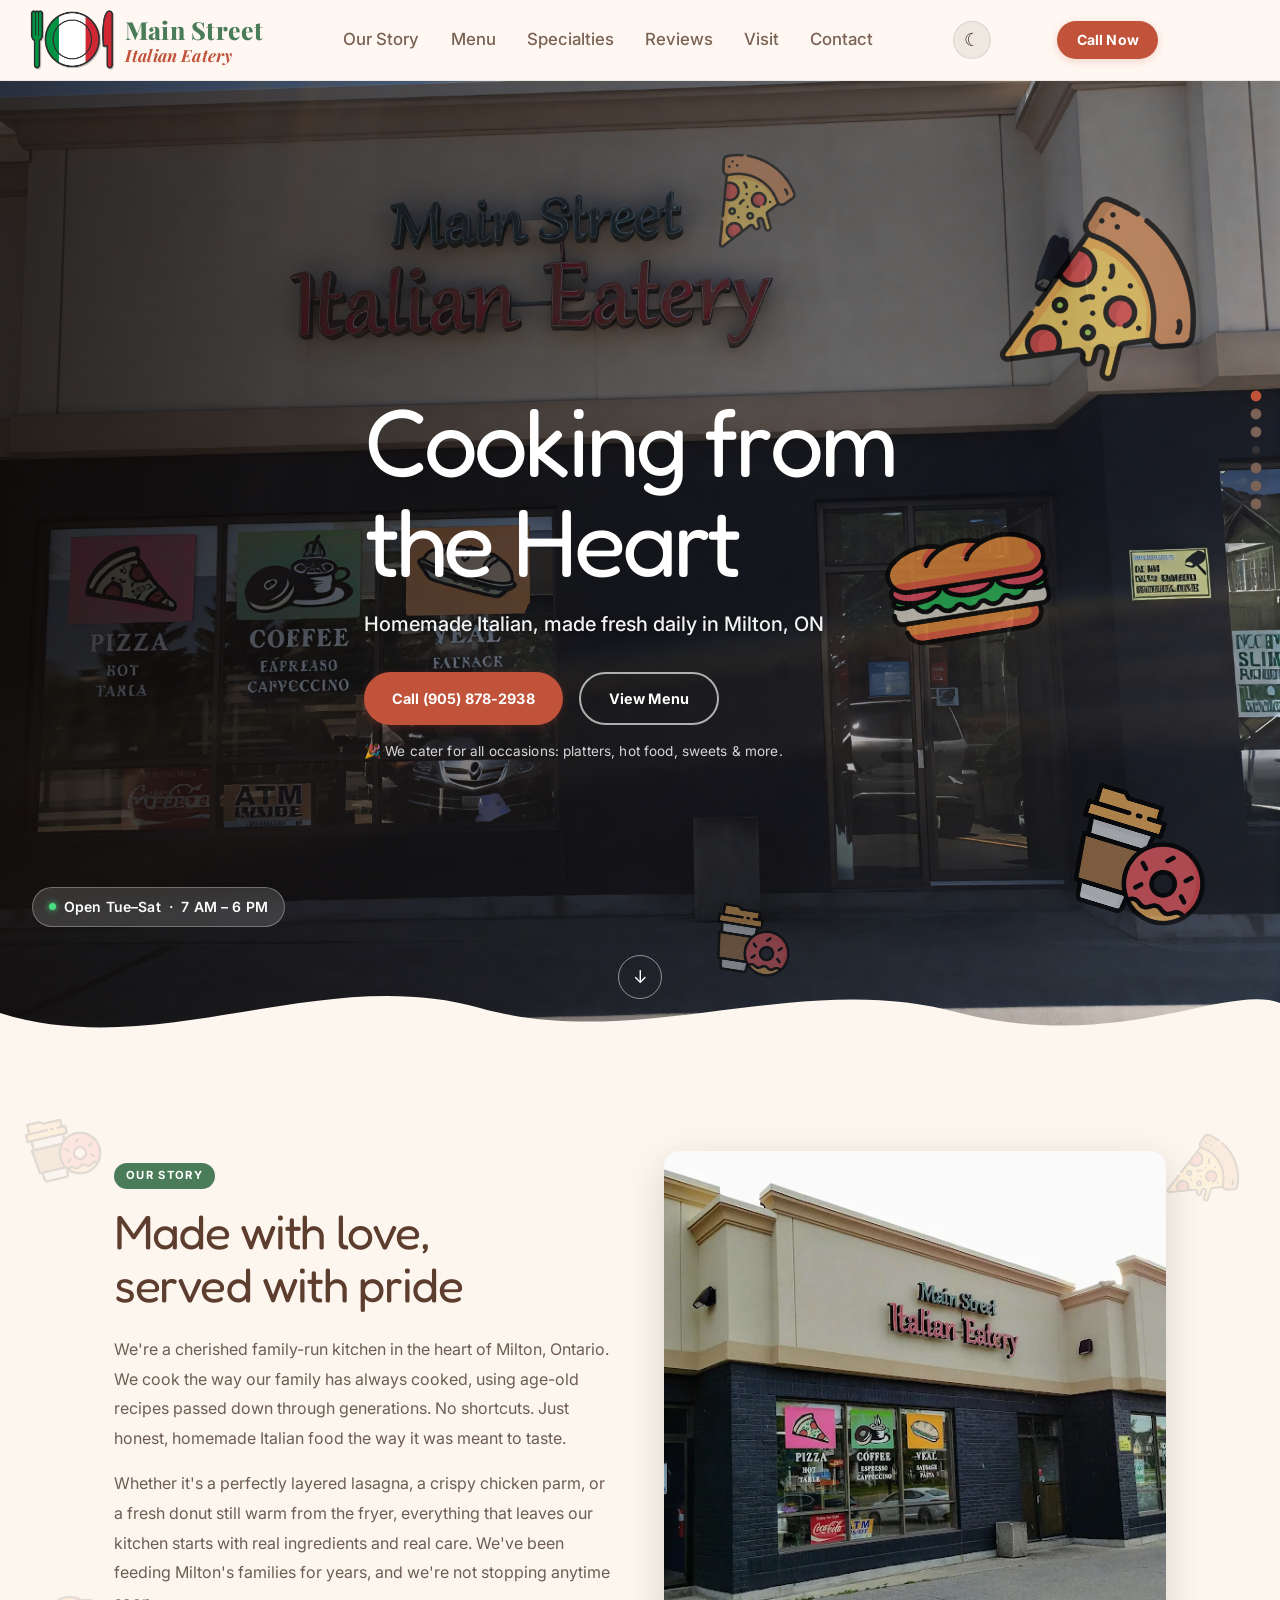
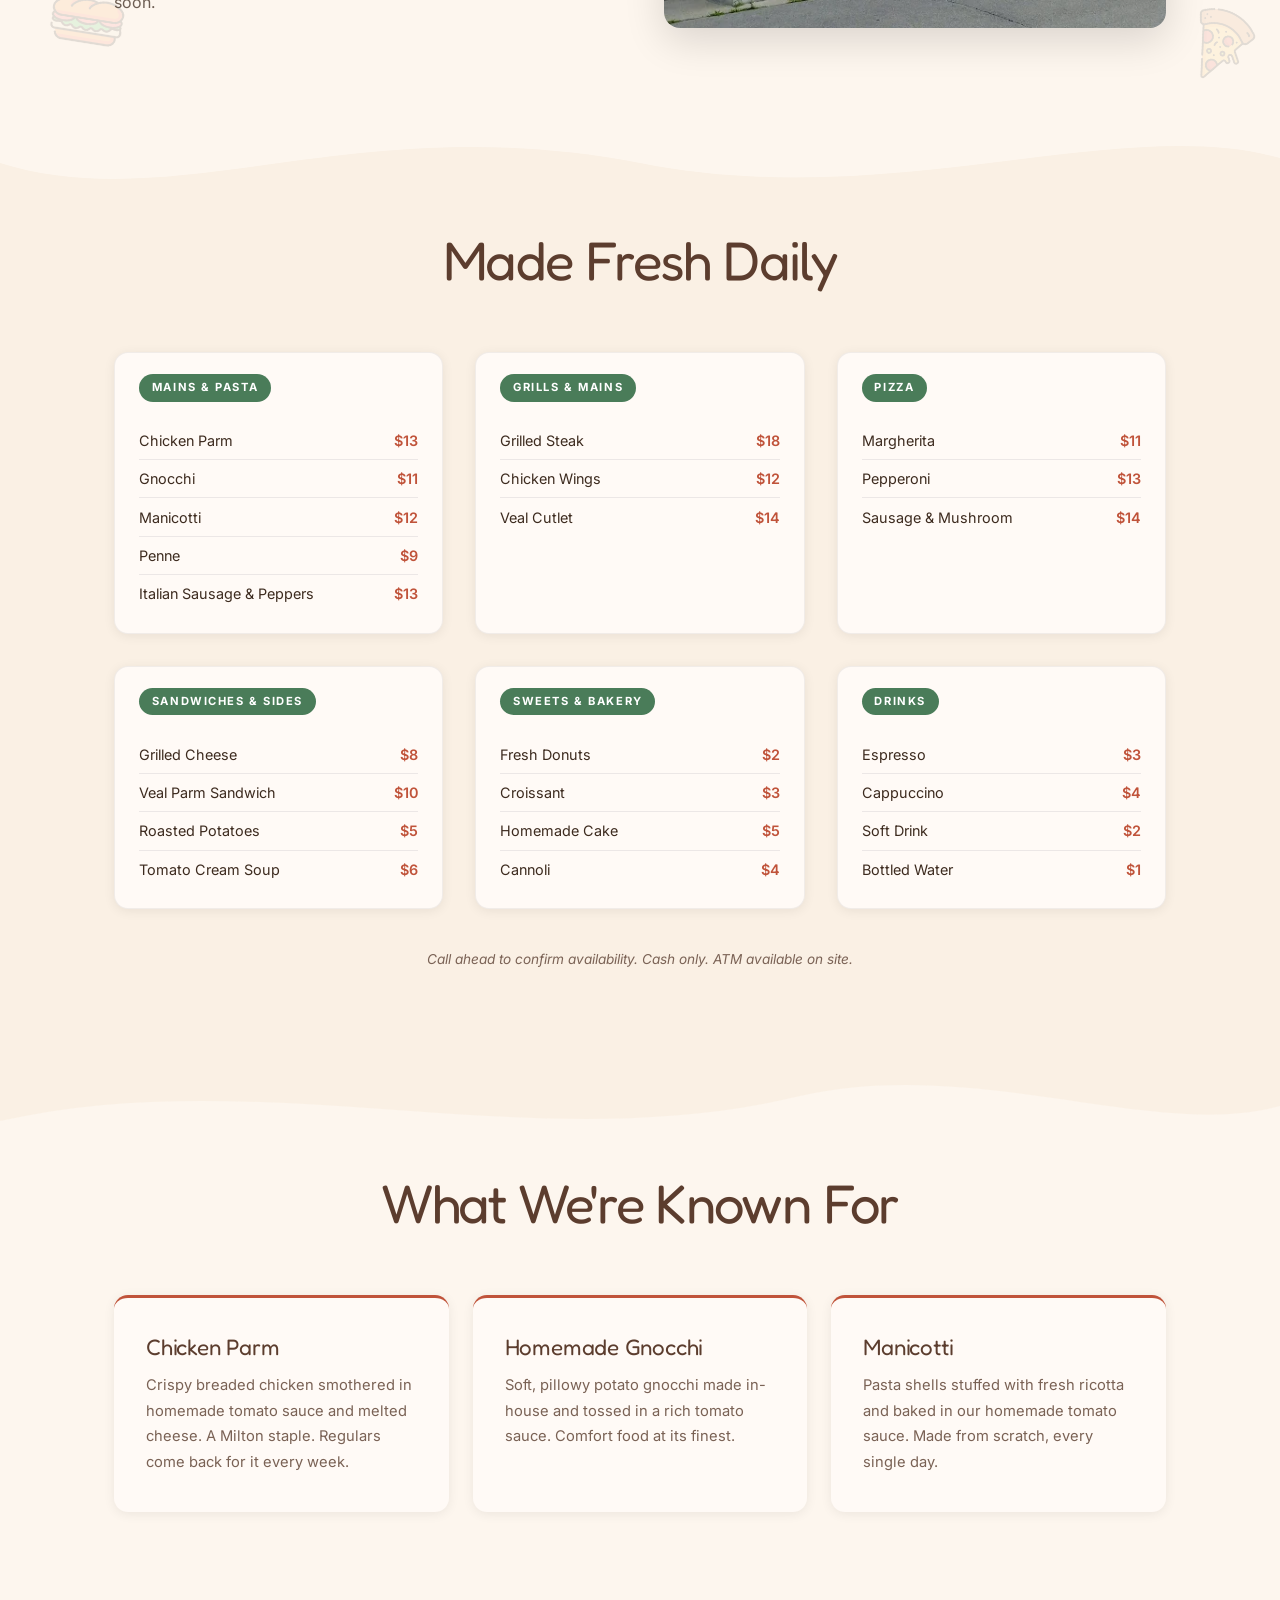
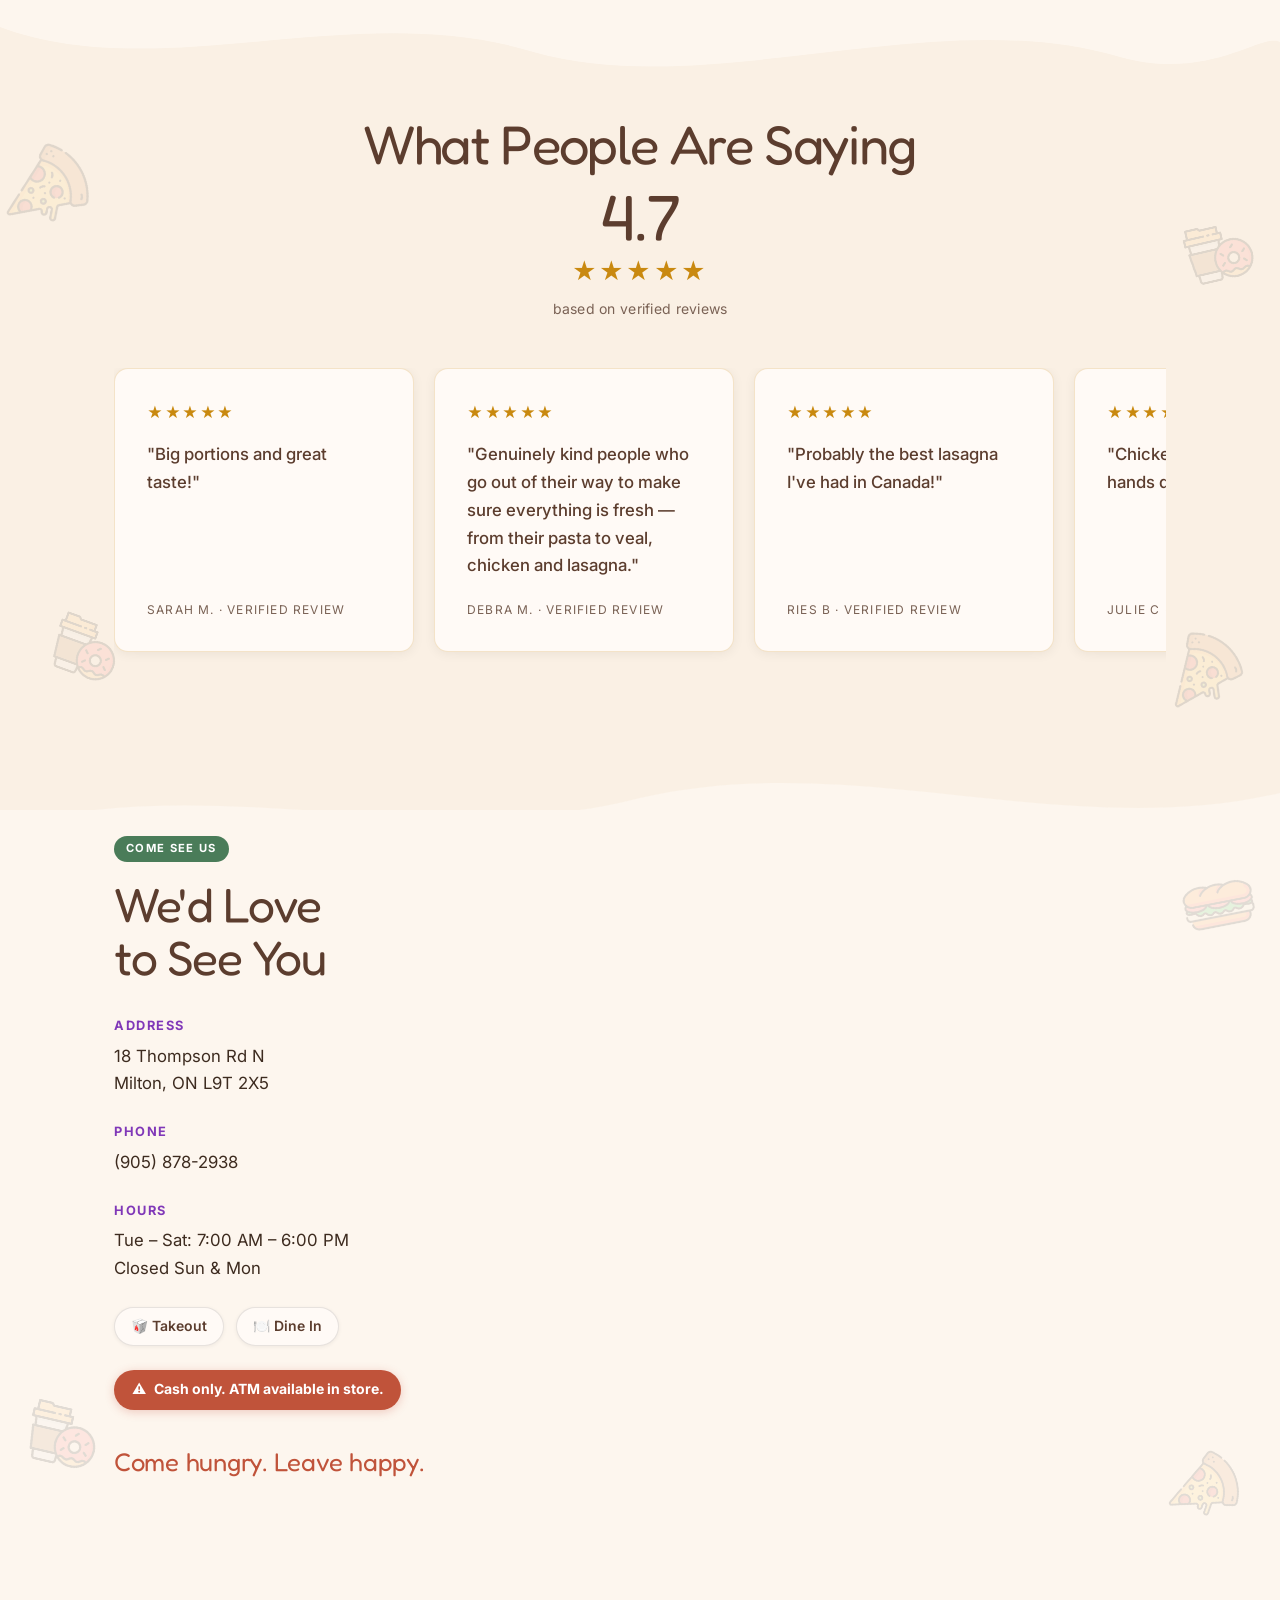
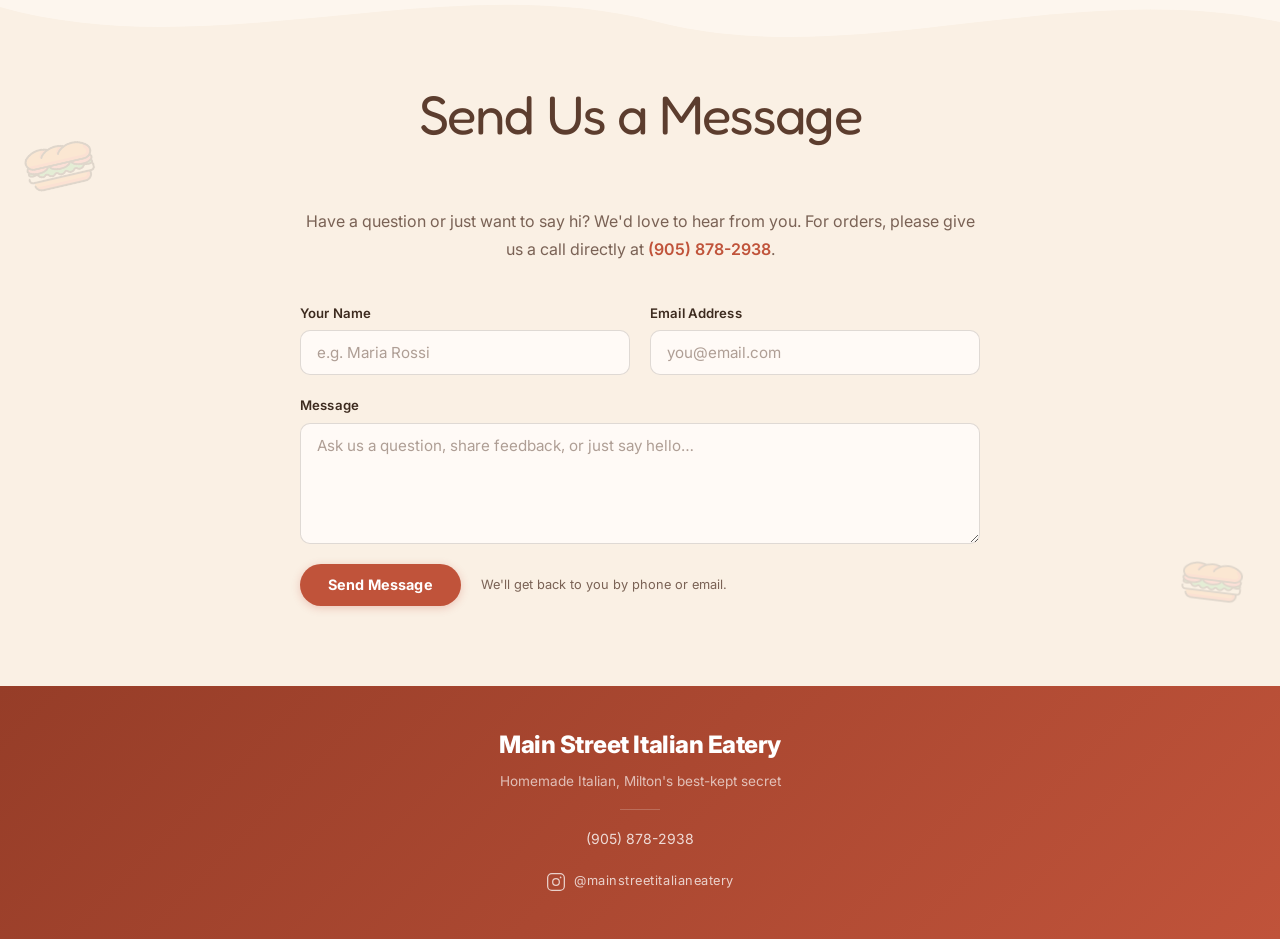
==== commit 283d542b: "fix: use clip-path for draw-in animation so IntersectionObserver detects element Co-Authored-By: Cla" ====
--- a/index.html
+++ b/index.html
@@ -8,7 +8,7 @@
   <link rel="preconnect" href="https://fonts.googleapis.com" />
   <link rel="preconnect" href="https://fonts.gstatic.com" crossorigin />
   <link href="https://fonts.googleapis.com/css2?family=Inter:wght@100;200;300;400;500;600;700;800;900&family=Playfair+Display:ital,wght@0,700;0,800;1,700&family=Fredoka+One&display=swap" rel="stylesheet" />
-  <link rel="stylesheet" href="css/styles.css?v=14" />
+  <link rel="stylesheet" href="css/styles.css?v=15" />
 </head>
 <body>
 
--- a/css/styles.css
+++ b/css/styles.css
@@ -203,12 +203,11 @@
 
 /* Section accent line draw */
 .draw-in {
-  transform-origin: left center;
-  transform: scaleX(0);
-  transition: transform 0.7s cubic-bezier(0.22, 1, 0.36, 1) 0.15s;
+  clip-path: inset(0 100% 0 0);
+  transition: clip-path 0.7s cubic-bezier(0.22, 1, 0.36, 1) 0.15s;
 }
 .draw-in.visible {
-  transform: scaleX(1);
+  clip-path: inset(0 0% 0 0);
 }
 
 /* Scroll-triggered fade-up */
@@ -1823,7 +1822,7 @@
   }
 
   .draw-in {
-    transform: none;
+    clip-path: none;
     transition: none;
   }
 
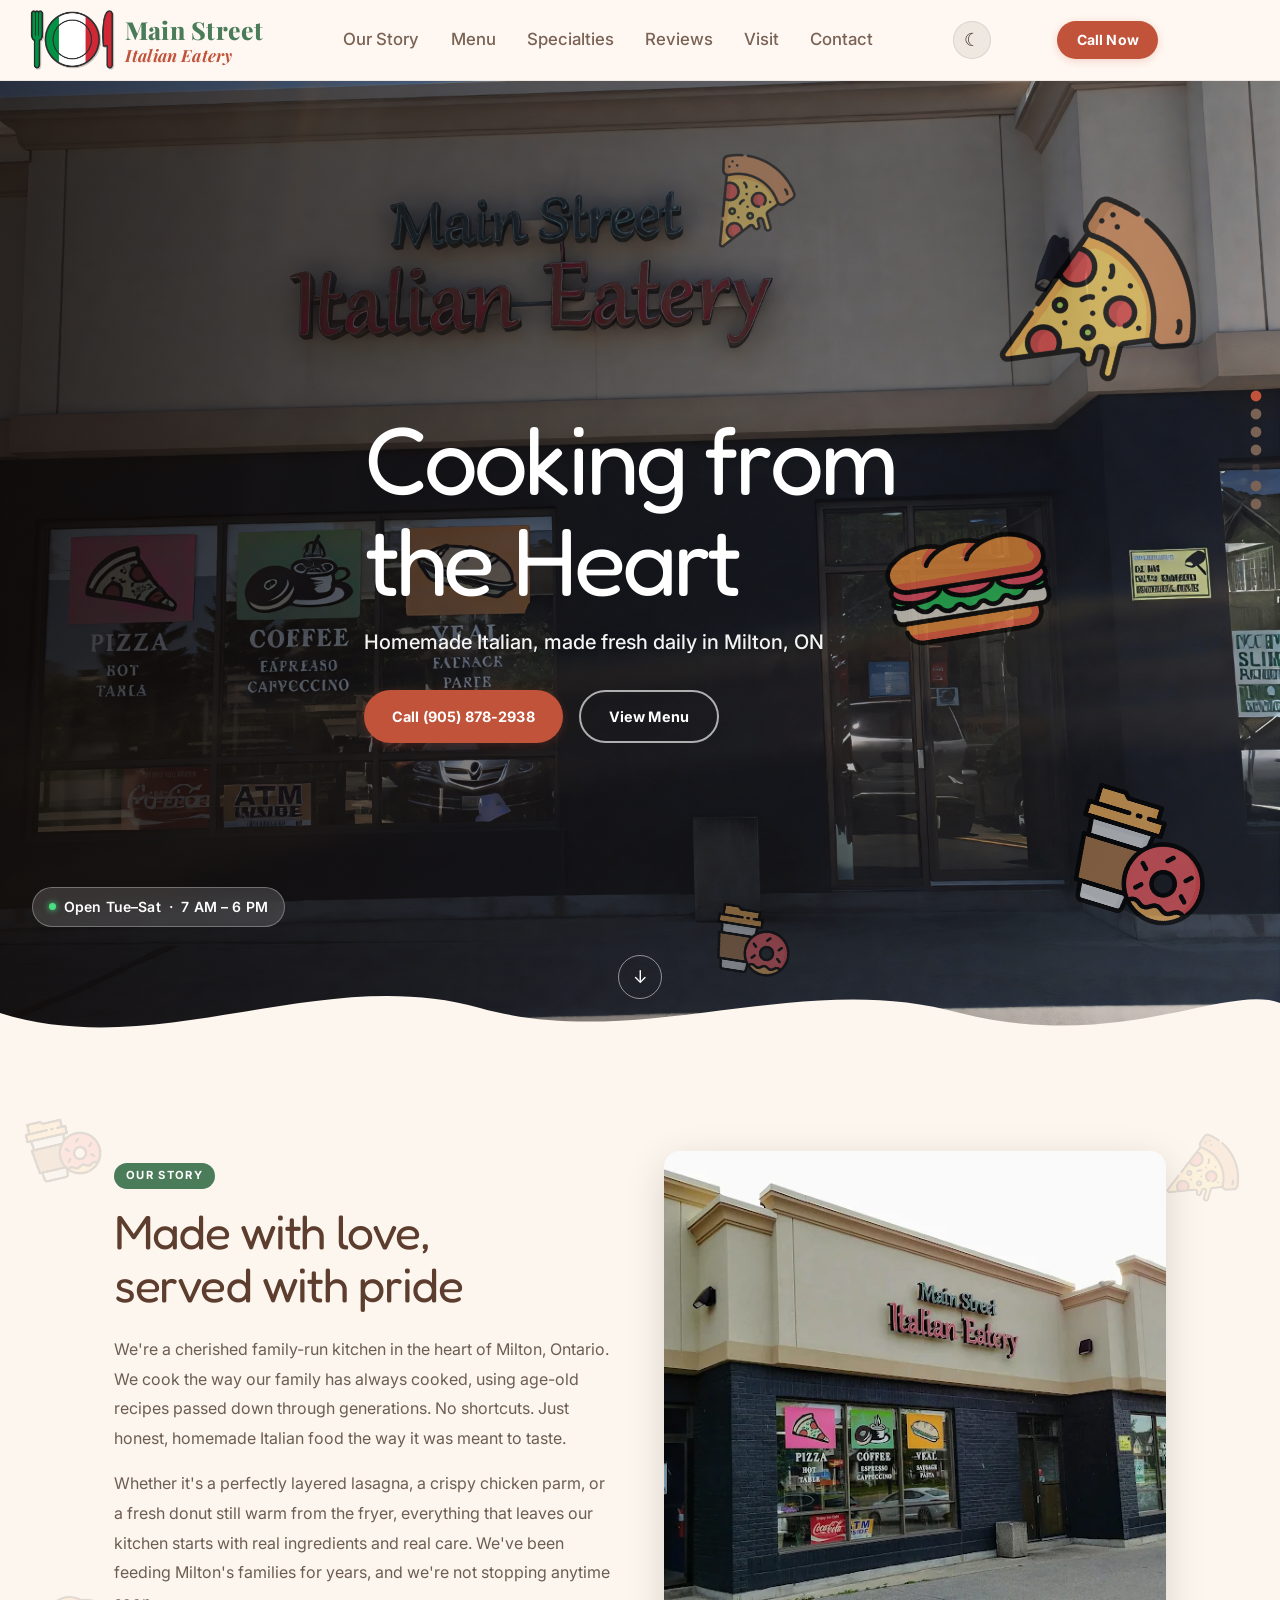
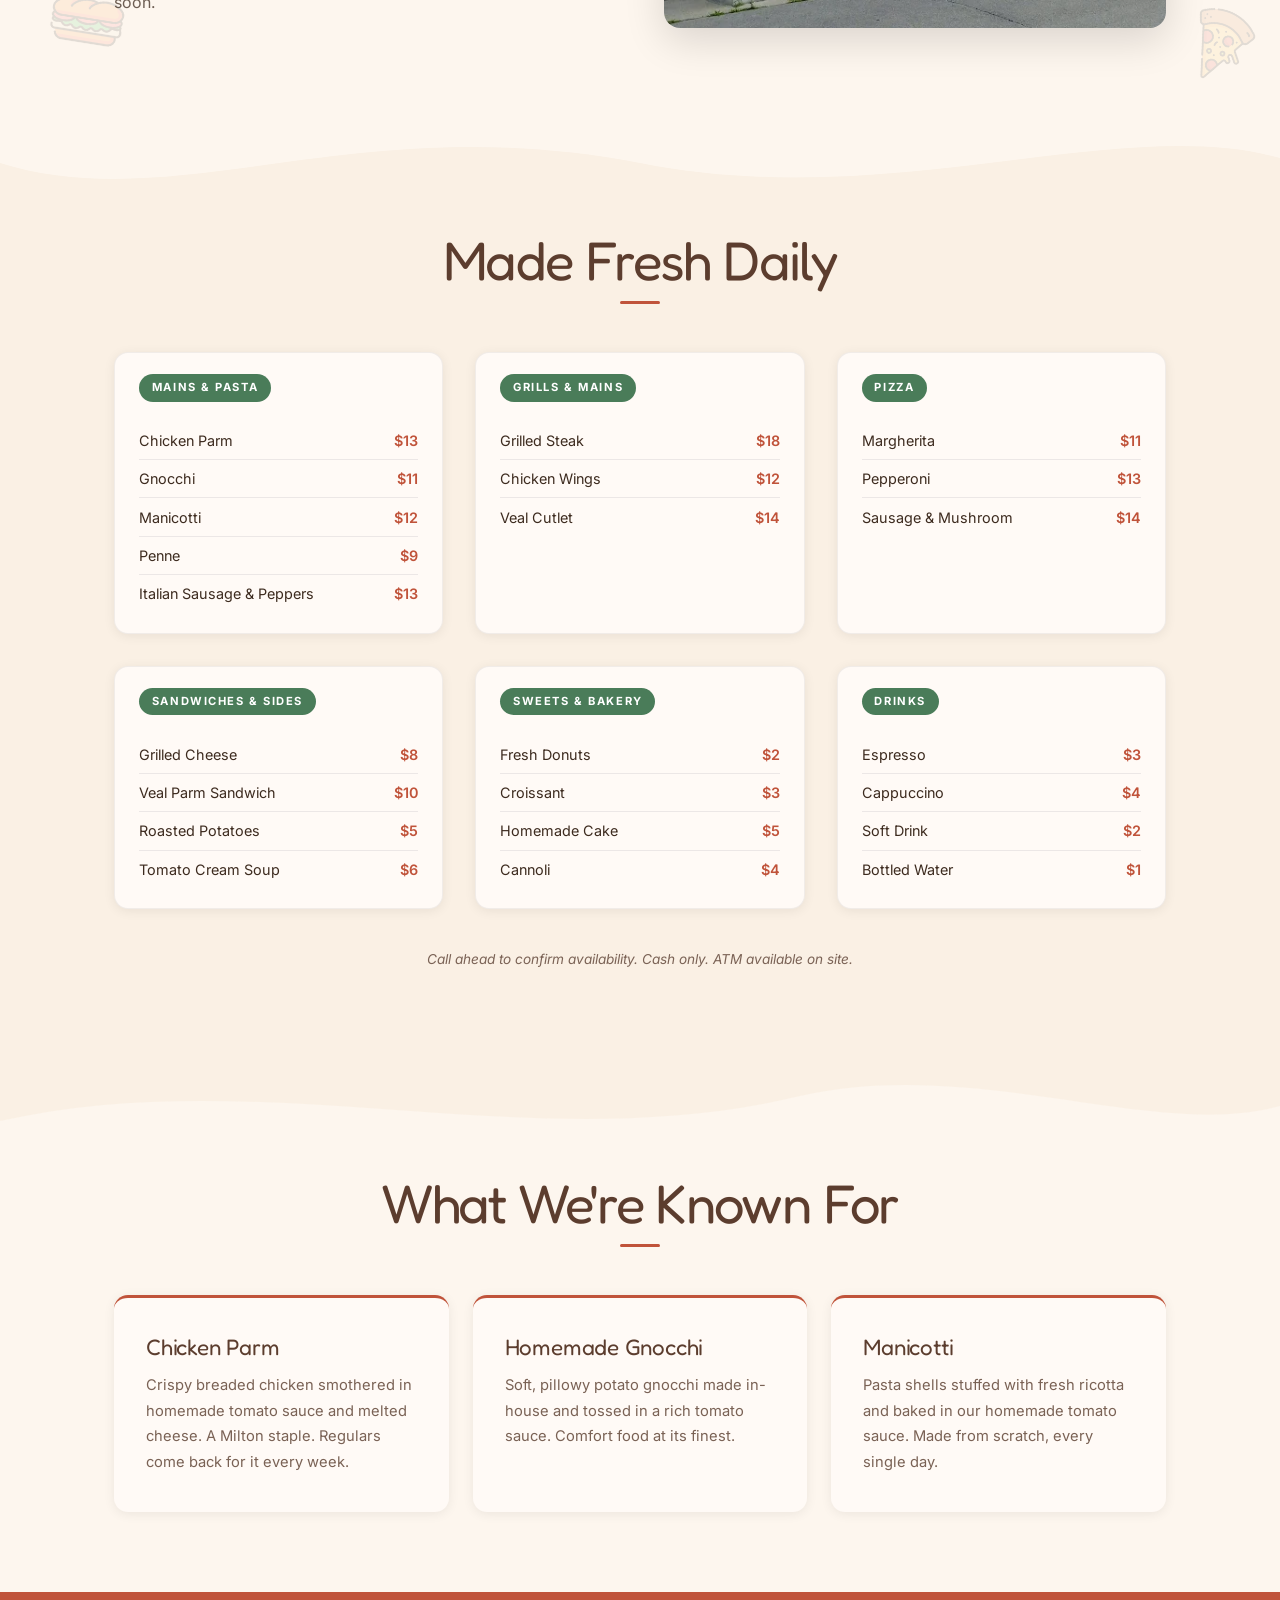
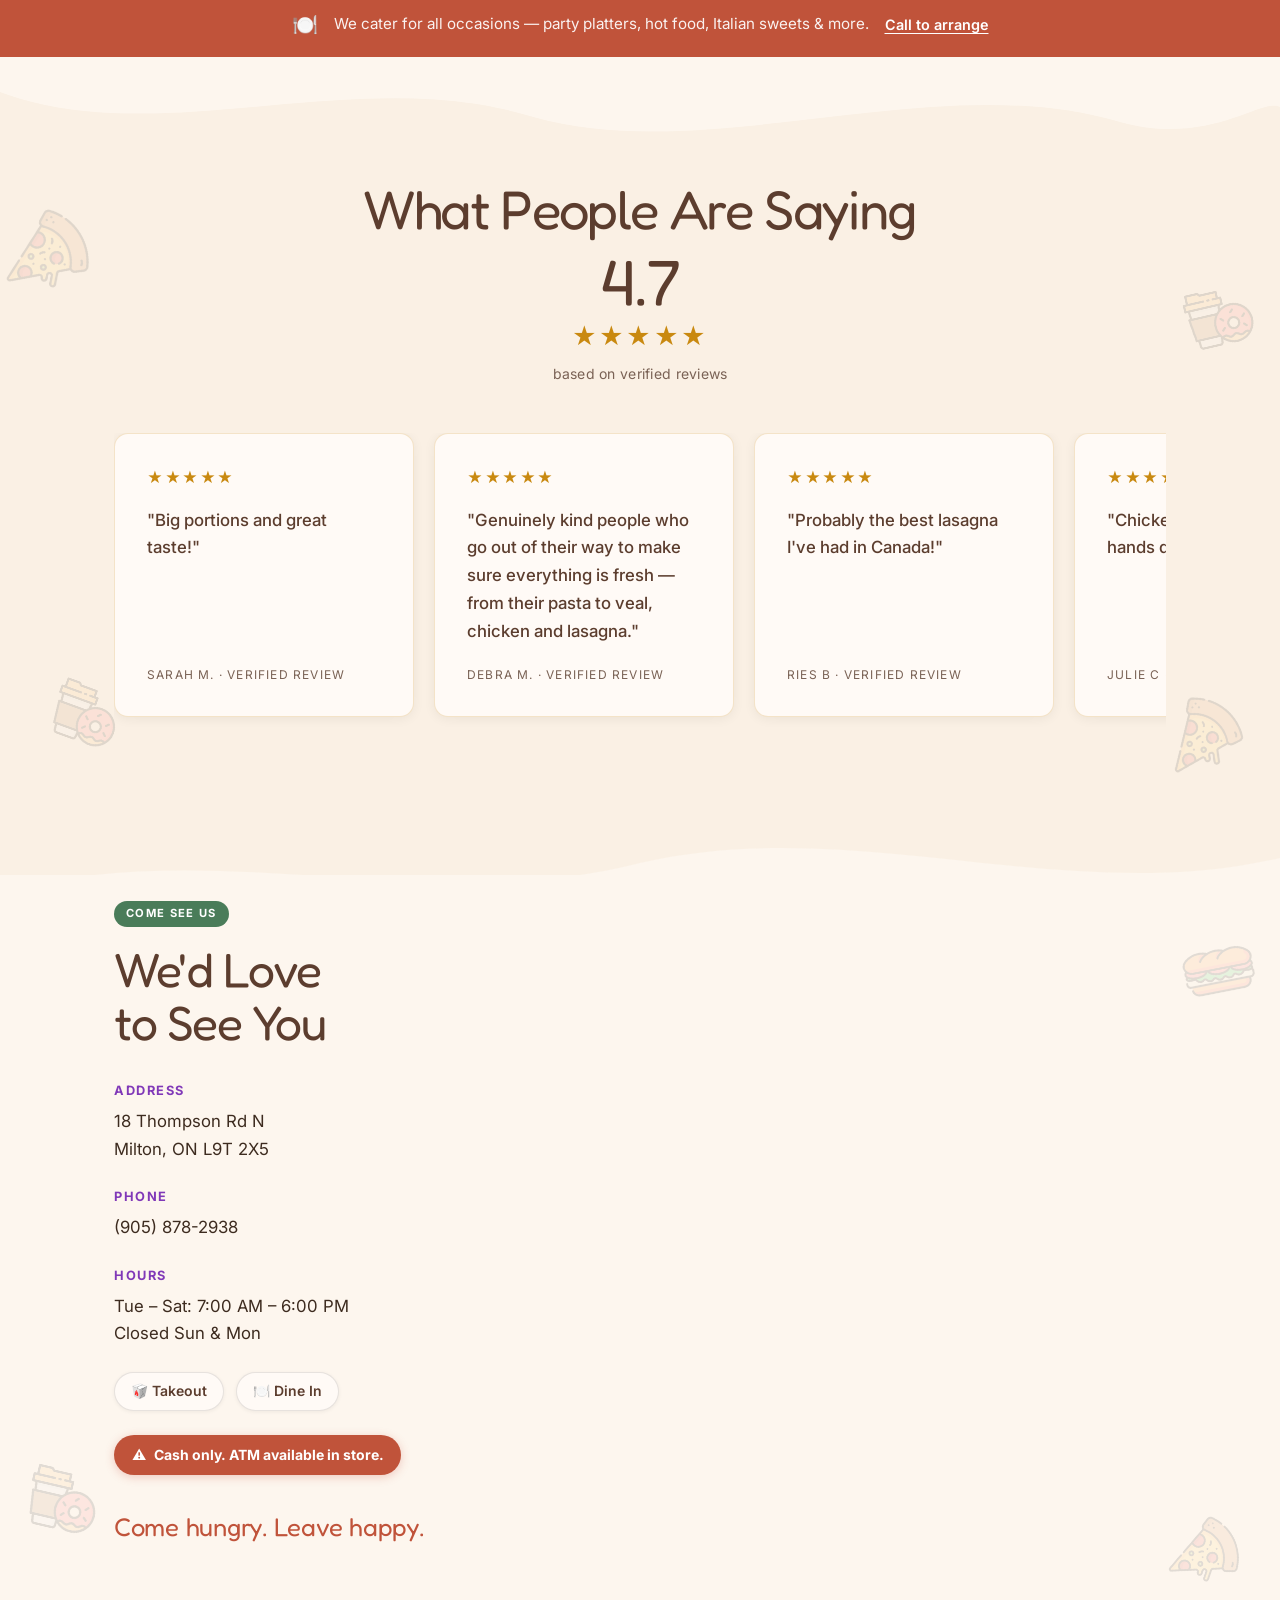
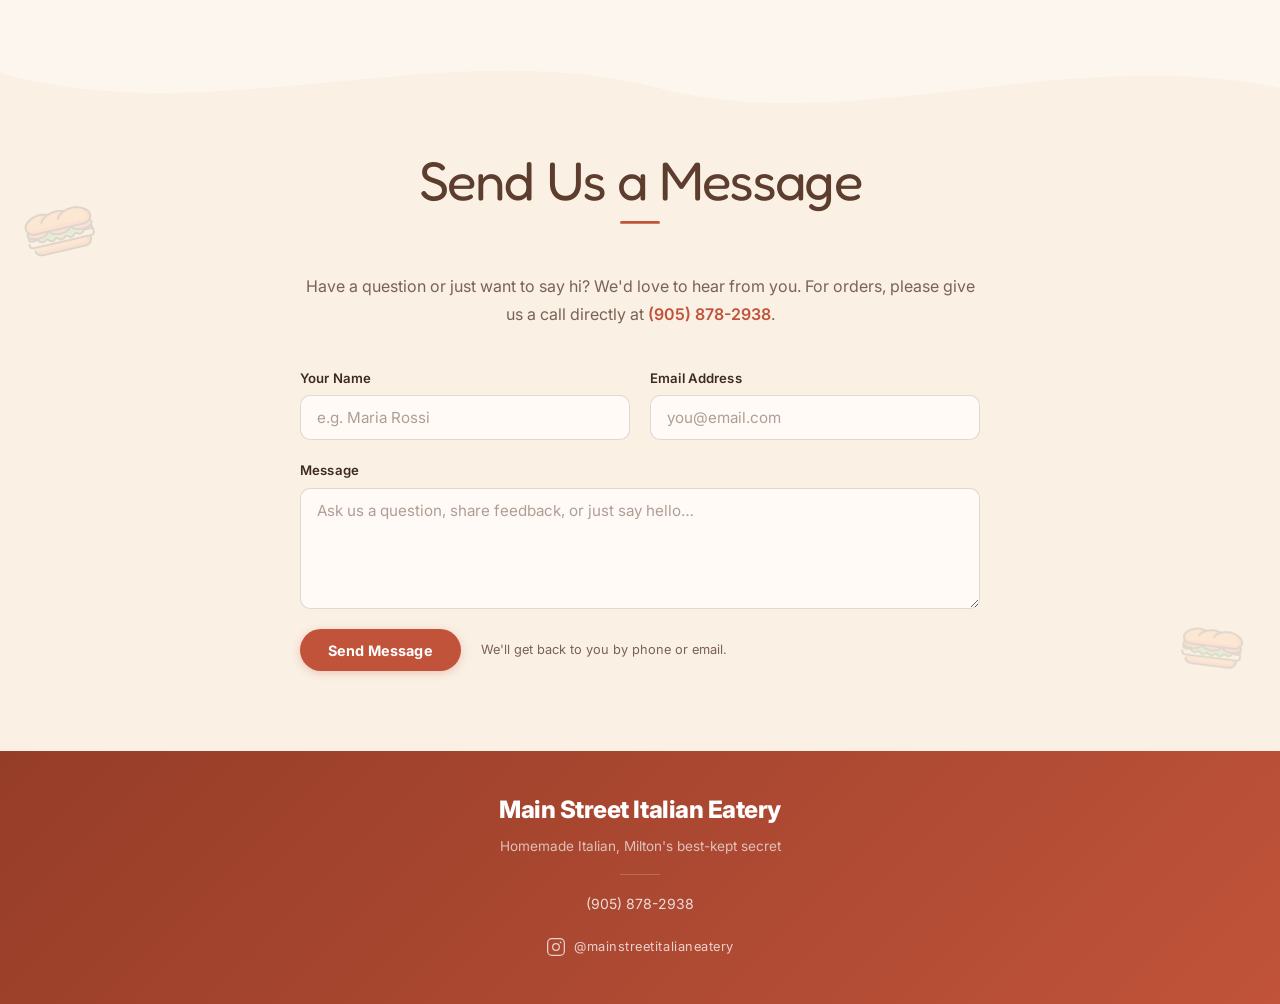
==== commit 30e85c27: "feat: move catering to full-width strip between specialties and reviews Co-Authored-By: Claude Sonne" ====
--- a/index.html
+++ b/index.html
@@ -8,7 +8,7 @@
   <link rel="preconnect" href="https://fonts.googleapis.com" />
   <link rel="preconnect" href="https://fonts.gstatic.com" crossorigin />
   <link href="https://fonts.googleapis.com/css2?family=Inter:wght@100;200;300;400;500;600;700;800;900&family=Playfair+Display:ital,wght@0,700;0,800;1,700&family=Fredoka+One&display=swap" rel="stylesheet" />
-  <link rel="stylesheet" href="css/styles.css?v=15" />
+  <link rel="stylesheet" href="css/styles.css?v=16" />
 </head>
 <body>
 
@@ -71,7 +71,6 @@
         <span class="hero__hours-dot"></span>
         Open Tue–Sat &nbsp;·&nbsp; 7 AM – 6 PM
       </div>
-      <p class="hero__catering">🎉 We cater for all occasions: platters, hot food, sweets &amp; more.</p>
     </div>
     <div class="hero__hours hero__hours--absolute">
       <span class="hero__hours-dot"></span>
@@ -217,6 +216,13 @@
       </div>
     </div>
   </section>
+
+  <!-- Catering strip -->
+  <div class="catering-strip">
+    <span class="catering-strip__icon">🍽️</span>
+    <p>We cater for all occasions — party platters, hot food, Italian sweets &amp; more.</p>
+    <a href="tel:+19058782938">Call to arrange</a>
+  </div>
 
   <div class="wave-divider wave-divider--cream-to-parchment" aria-hidden="true"><svg viewBox="0 0 1440 110" preserveAspectRatio="none"><path d="M0,35 C180,95 400,5 600,60 C800,110 1050,10 1260,65 C1360,90 1420,40 1440,50 L1440,110 L0,110 Z" fill="var(--parchment)"/></svg></div>
 
--- a/css/styles.css
+++ b/css/styles.css
@@ -771,14 +771,6 @@
   50% { transform: translateX(-50%) translateY(8px); }
 }
 
-.hero__catering {
-  margin-top: 1rem;
-  font-size: 0.85rem;
-  color: rgba(255, 255, 255, 0.82);
-  letter-spacing: 0.01em;
-  line-height: 1.5;
-}
-
 @media (max-width: 767px) {
   .hero__content {
     text-align: center;
@@ -786,9 +778,6 @@
   }
   .hero__actions {
     display: none;
-  }
-  .hero__catering {
-    font-size: 0.8rem;
   }
 }
 
@@ -990,6 +979,54 @@
 @media (min-width: 768px) {
   .specialties__grid {
     grid-template-columns: repeat(3, 1fr);
+  }
+}
+
+/* =========================================
+   CATERING STRIP
+   ========================================= */
+
+.catering-strip {
+  background: var(--red);
+  display: flex;
+  align-items: center;
+  justify-content: center;
+  gap: 1rem;
+  padding: 1rem 2rem;
+  flex-wrap: wrap;
+}
+
+.catering-strip__icon {
+  font-size: 1.3rem;
+  flex-shrink: 0;
+}
+
+.catering-strip p {
+  color: rgba(255, 255, 255, 0.92);
+  font-size: 0.95rem;
+  margin: 0;
+  line-height: 1.5;
+}
+
+.catering-strip a {
+  color: #fff;
+  font-weight: 600;
+  font-size: 0.9rem;
+  white-space: nowrap;
+  text-decoration: underline;
+  text-underline-offset: 3px;
+  flex-shrink: 0;
+}
+
+@media (max-width: 767px) {
+  .catering-strip {
+    flex-direction: column;
+    gap: 0.5rem;
+    text-align: center;
+    padding: 1rem 1.5rem;
+  }
+  .catering-strip p {
+    font-size: 0.88rem;
   }
 }
 
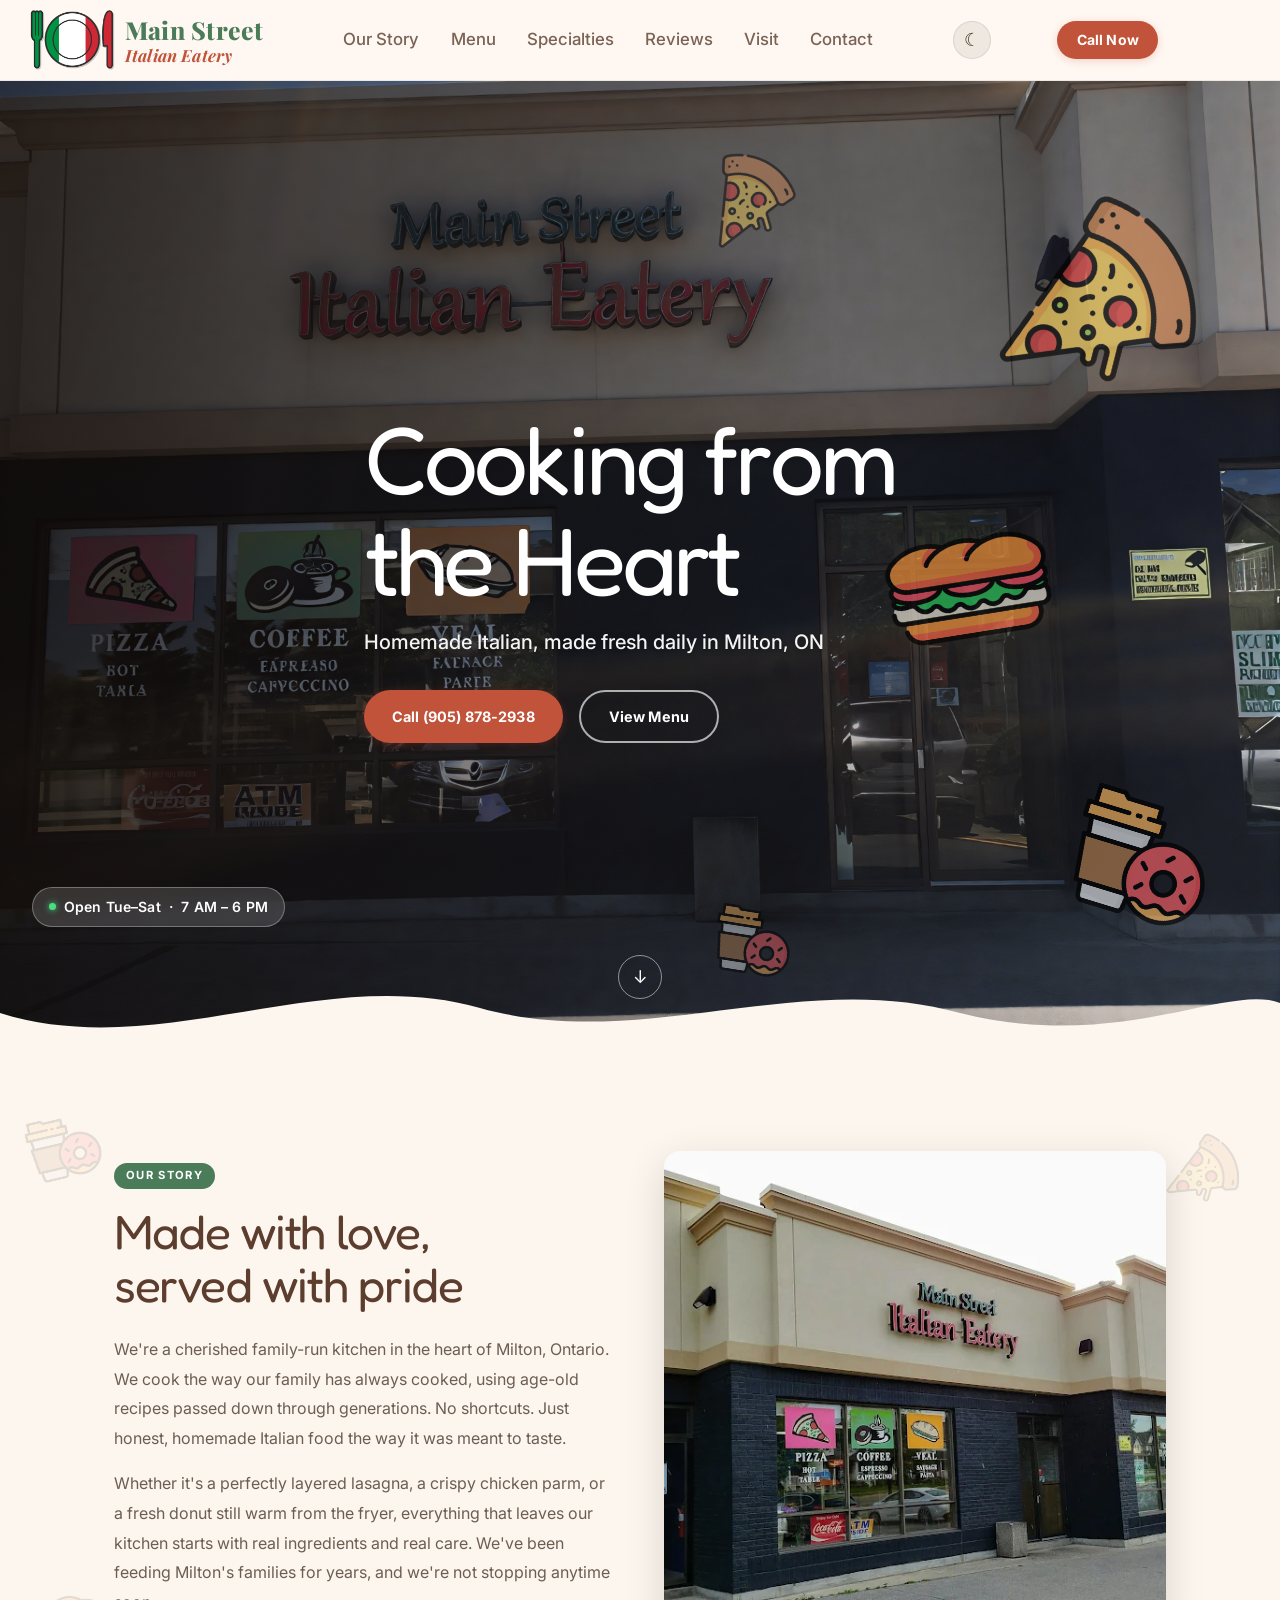
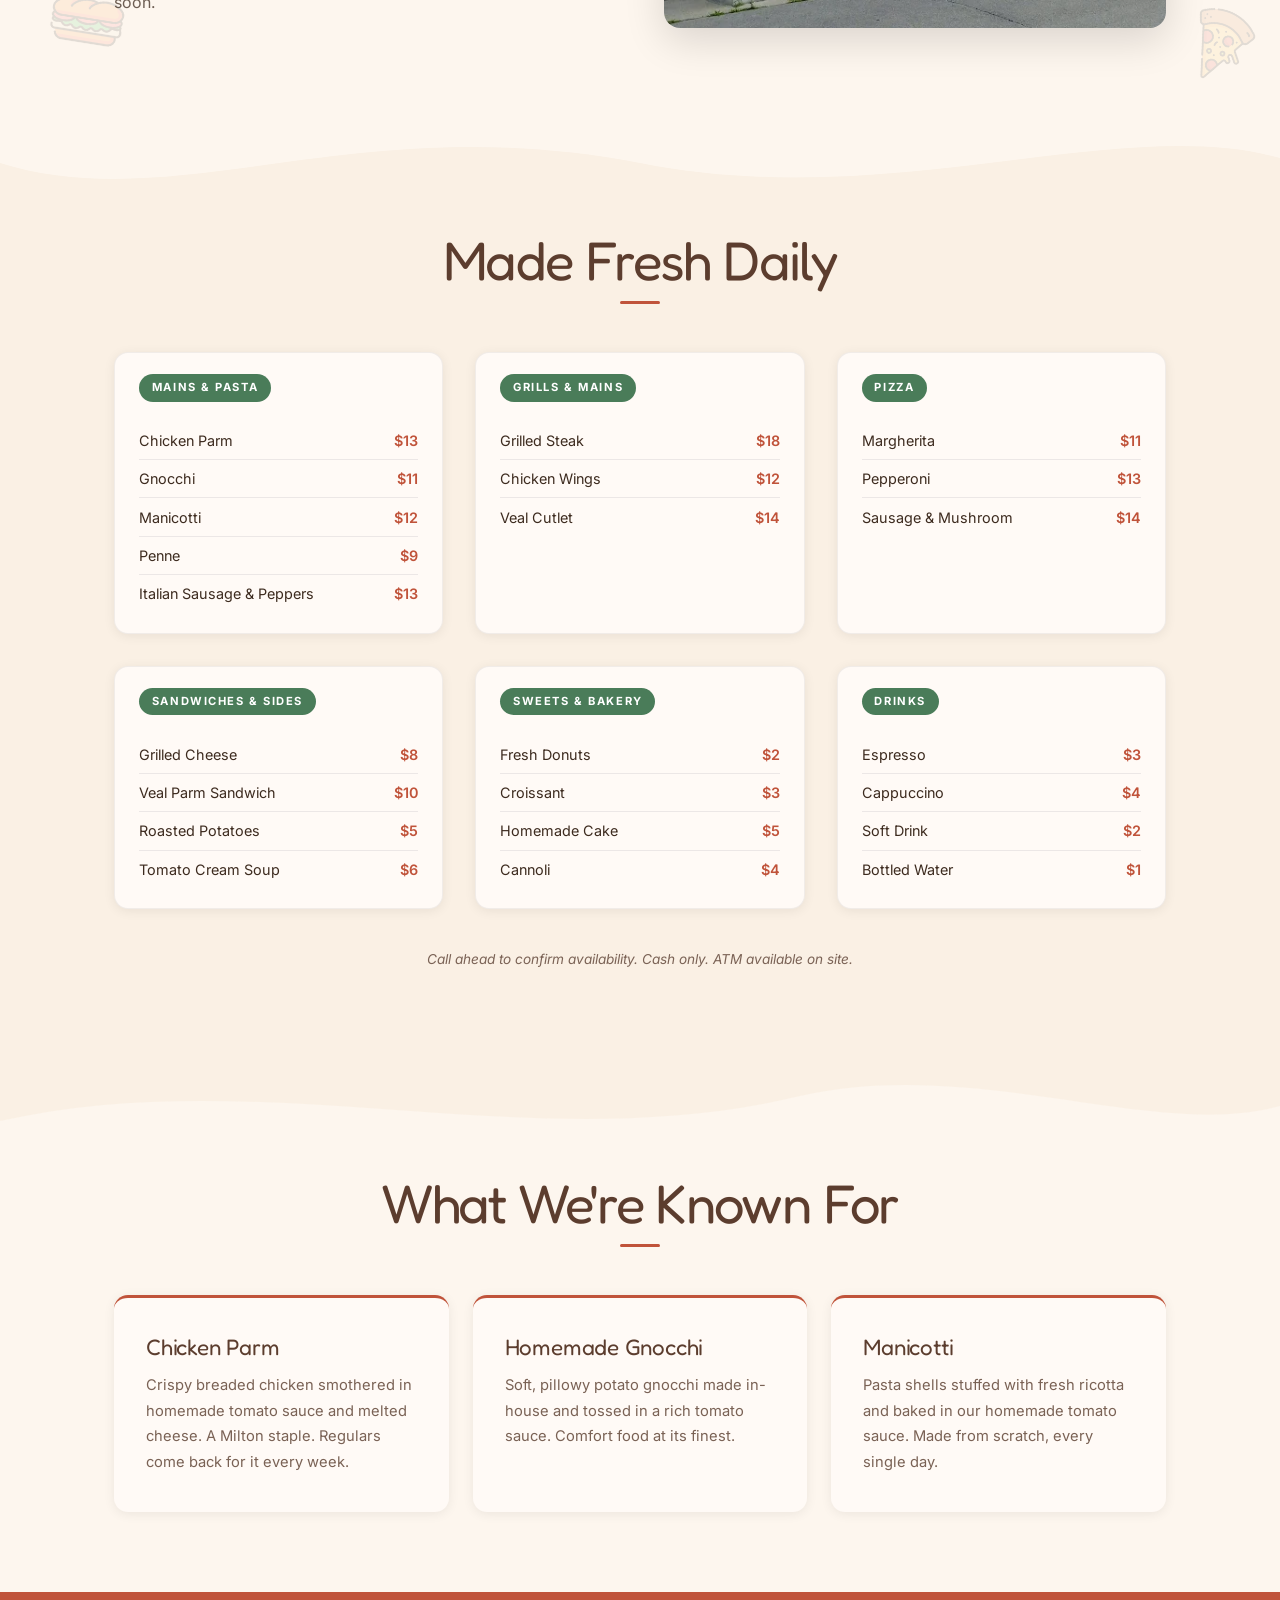
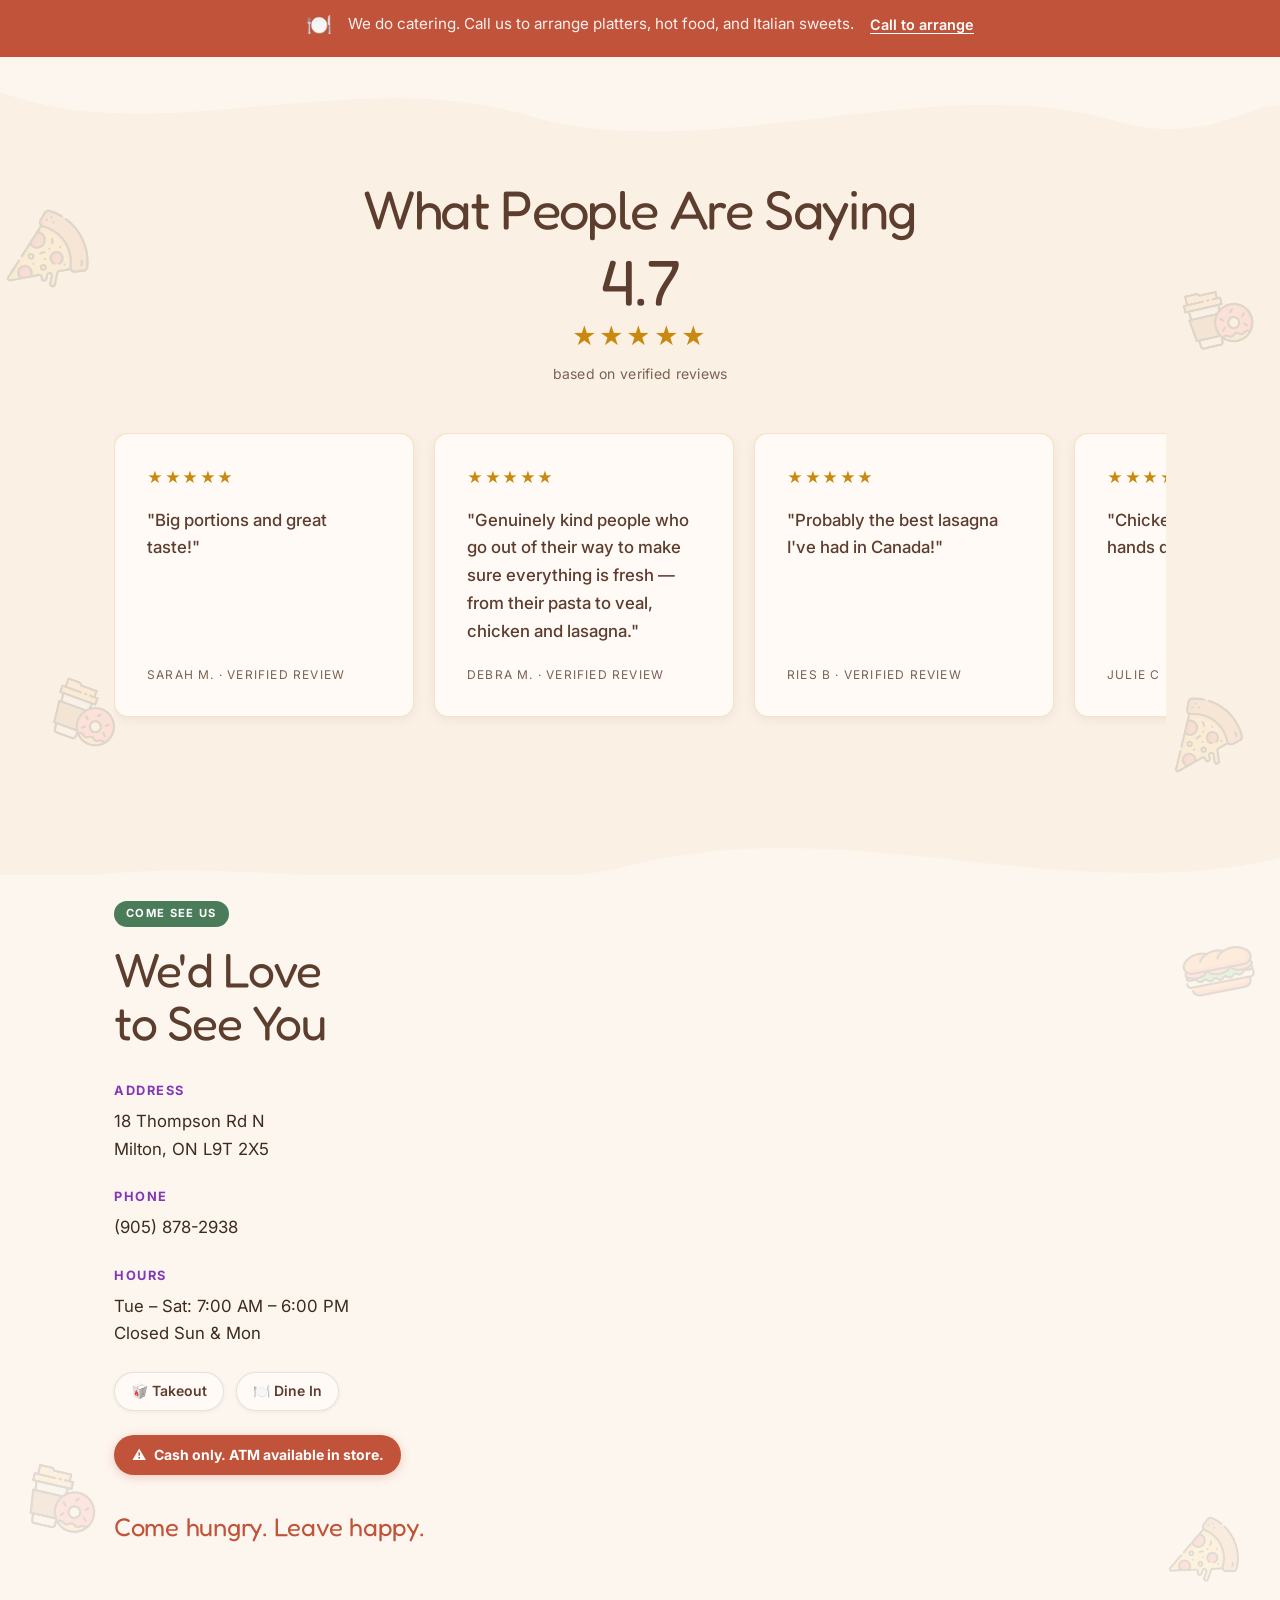
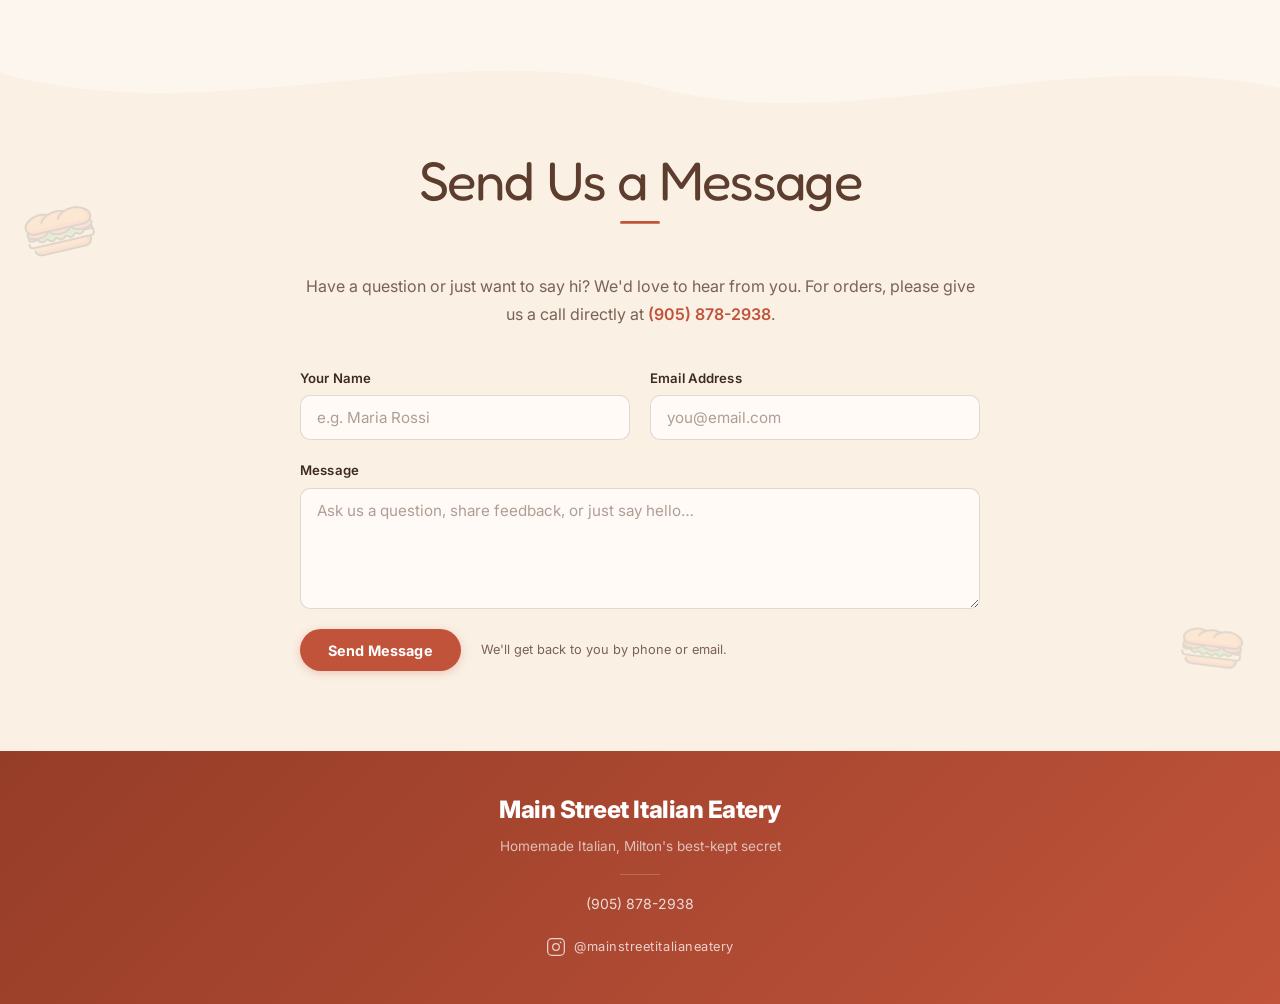
==== commit f5fa46df: "fix: rewrite catering strip copy to be clearer Co-Authored-By: Claude Sonnet 4.6 <noreply@anthropic." ====
--- a/index.html
+++ b/index.html
@@ -220,7 +220,7 @@
   <!-- Catering strip -->
   <div class="catering-strip">
     <span class="catering-strip__icon">🍽️</span>
-    <p>We cater for all occasions — party platters, hot food, Italian sweets &amp; more.</p>
+    <p>We do catering. Call us to arrange platters, hot food, and Italian sweets.</p>
     <a href="tel:+19058782938">Call to arrange</a>
   </div>
 
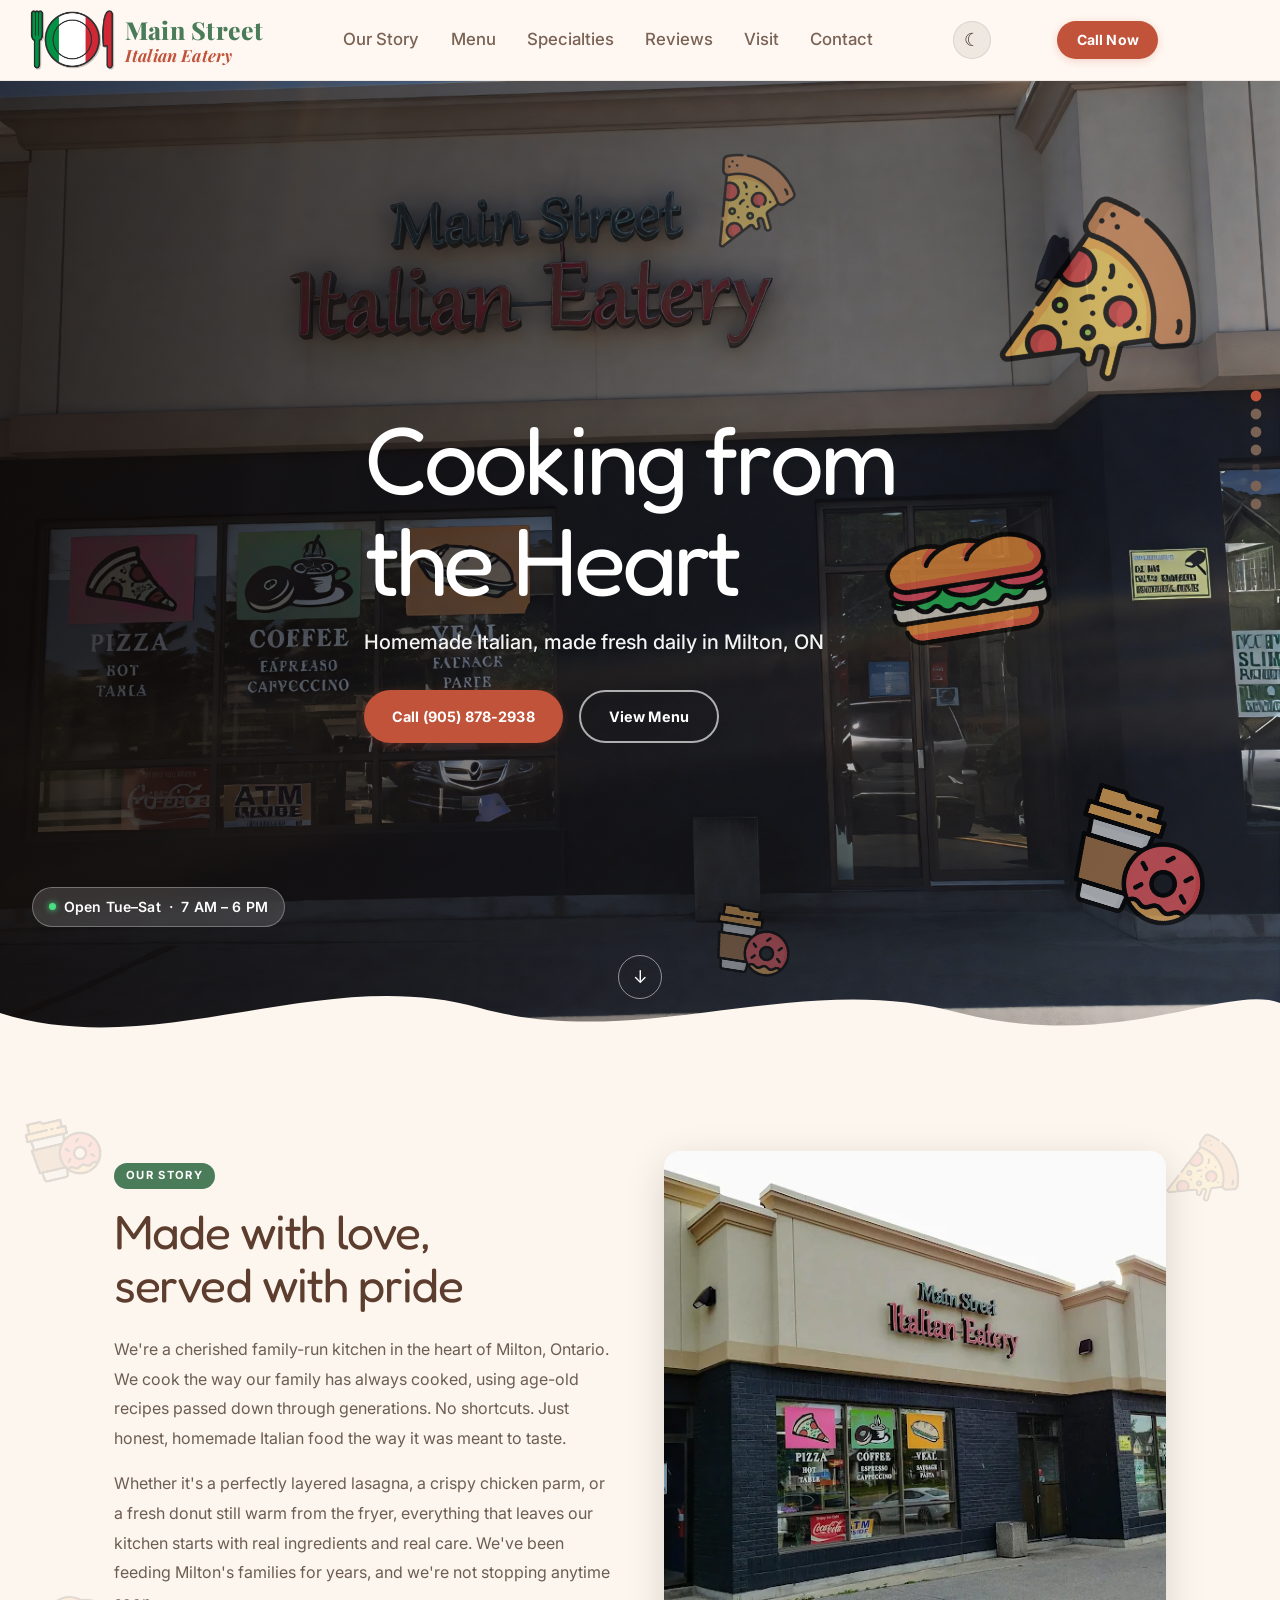
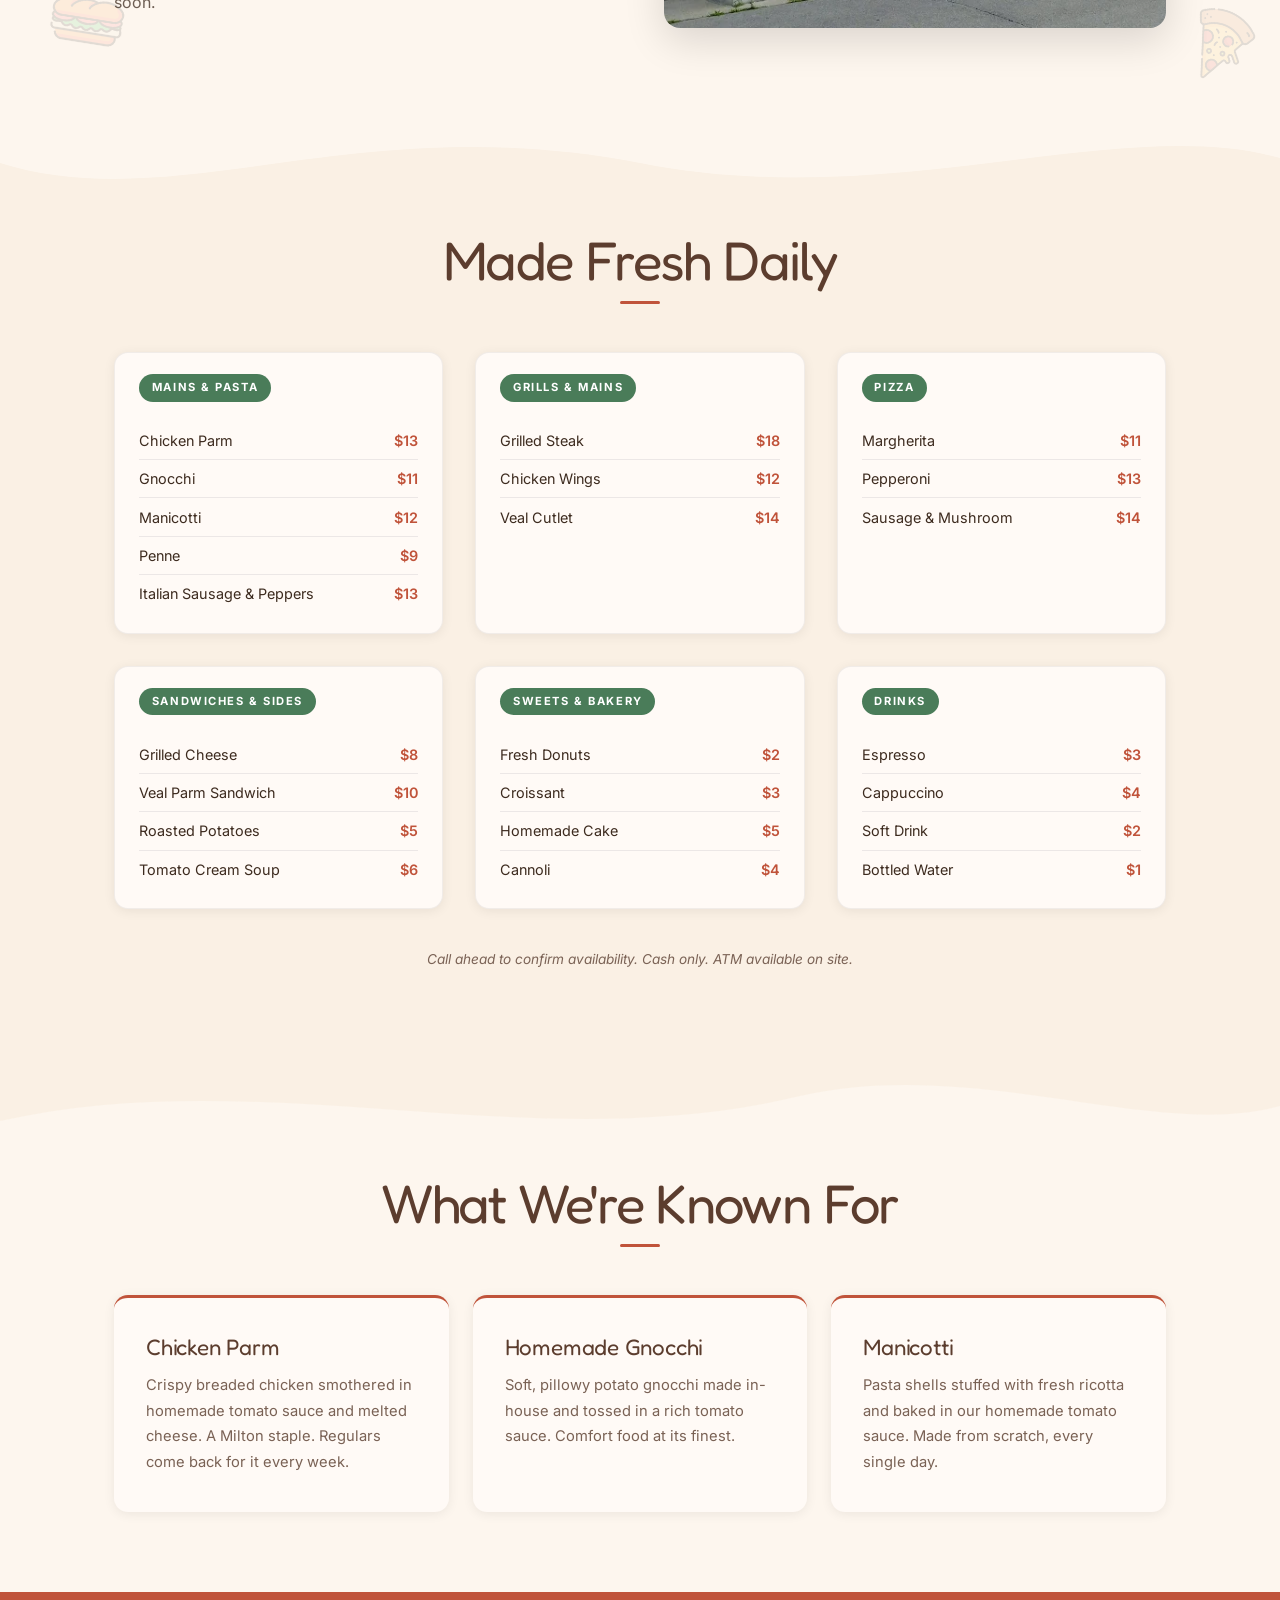
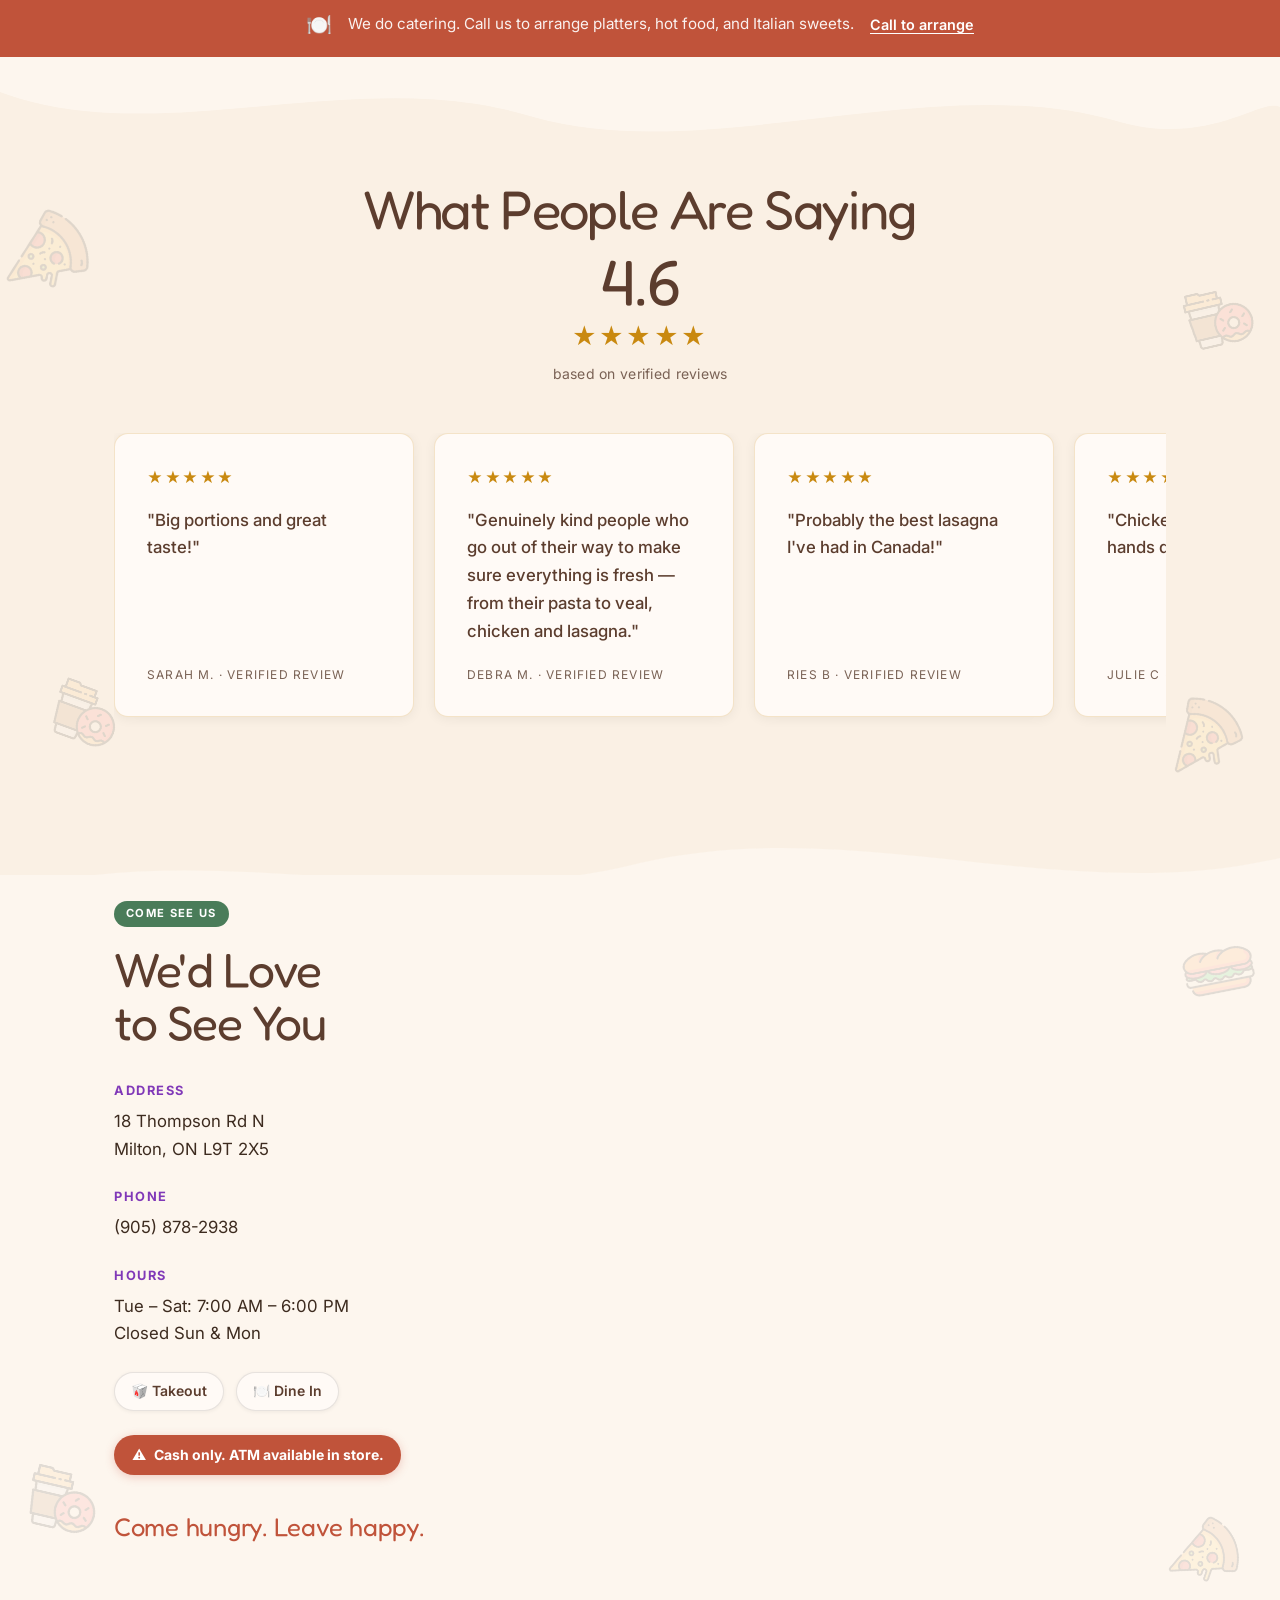
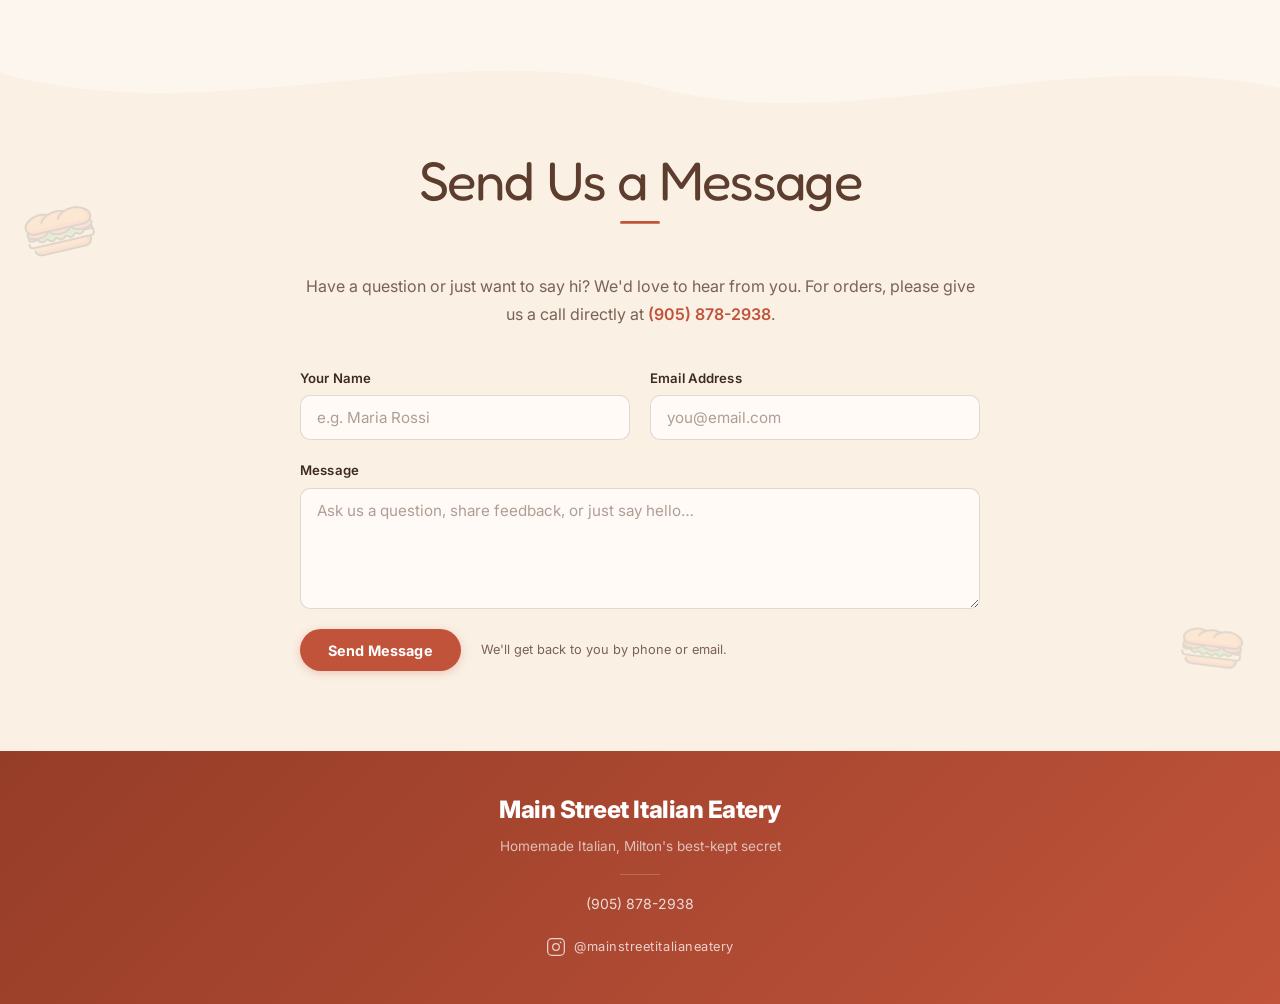
==== commit cf886159: "fix: catering strip uses darker red in dark mode Co-Authored-By: Claude Sonnet 4.6 <noreply@anthropi" ====
--- a/index.html
+++ b/index.html
@@ -8,7 +8,7 @@
   <link rel="preconnect" href="https://fonts.googleapis.com" />
   <link rel="preconnect" href="https://fonts.gstatic.com" crossorigin />
   <link href="https://fonts.googleapis.com/css2?family=Inter:wght@100;200;300;400;500;600;700;800;900&family=Playfair+Display:ital,wght@0,700;0,800;1,700&family=Fredoka+One&display=swap" rel="stylesheet" />
-  <link rel="stylesheet" href="css/styles.css?v=16" />
+  <link rel="stylesheet" href="css/styles.css?v=17" />
 </head>
 <body>
 
--- a/css/styles.css
+++ b/css/styles.css
@@ -985,6 +985,10 @@
 /* =========================================
    CATERING STRIP
    ========================================= */
+
+[data-theme="dark"] .catering-strip {
+  background: var(--red-dark);
+}
 
 .catering-strip {
   background: var(--red);
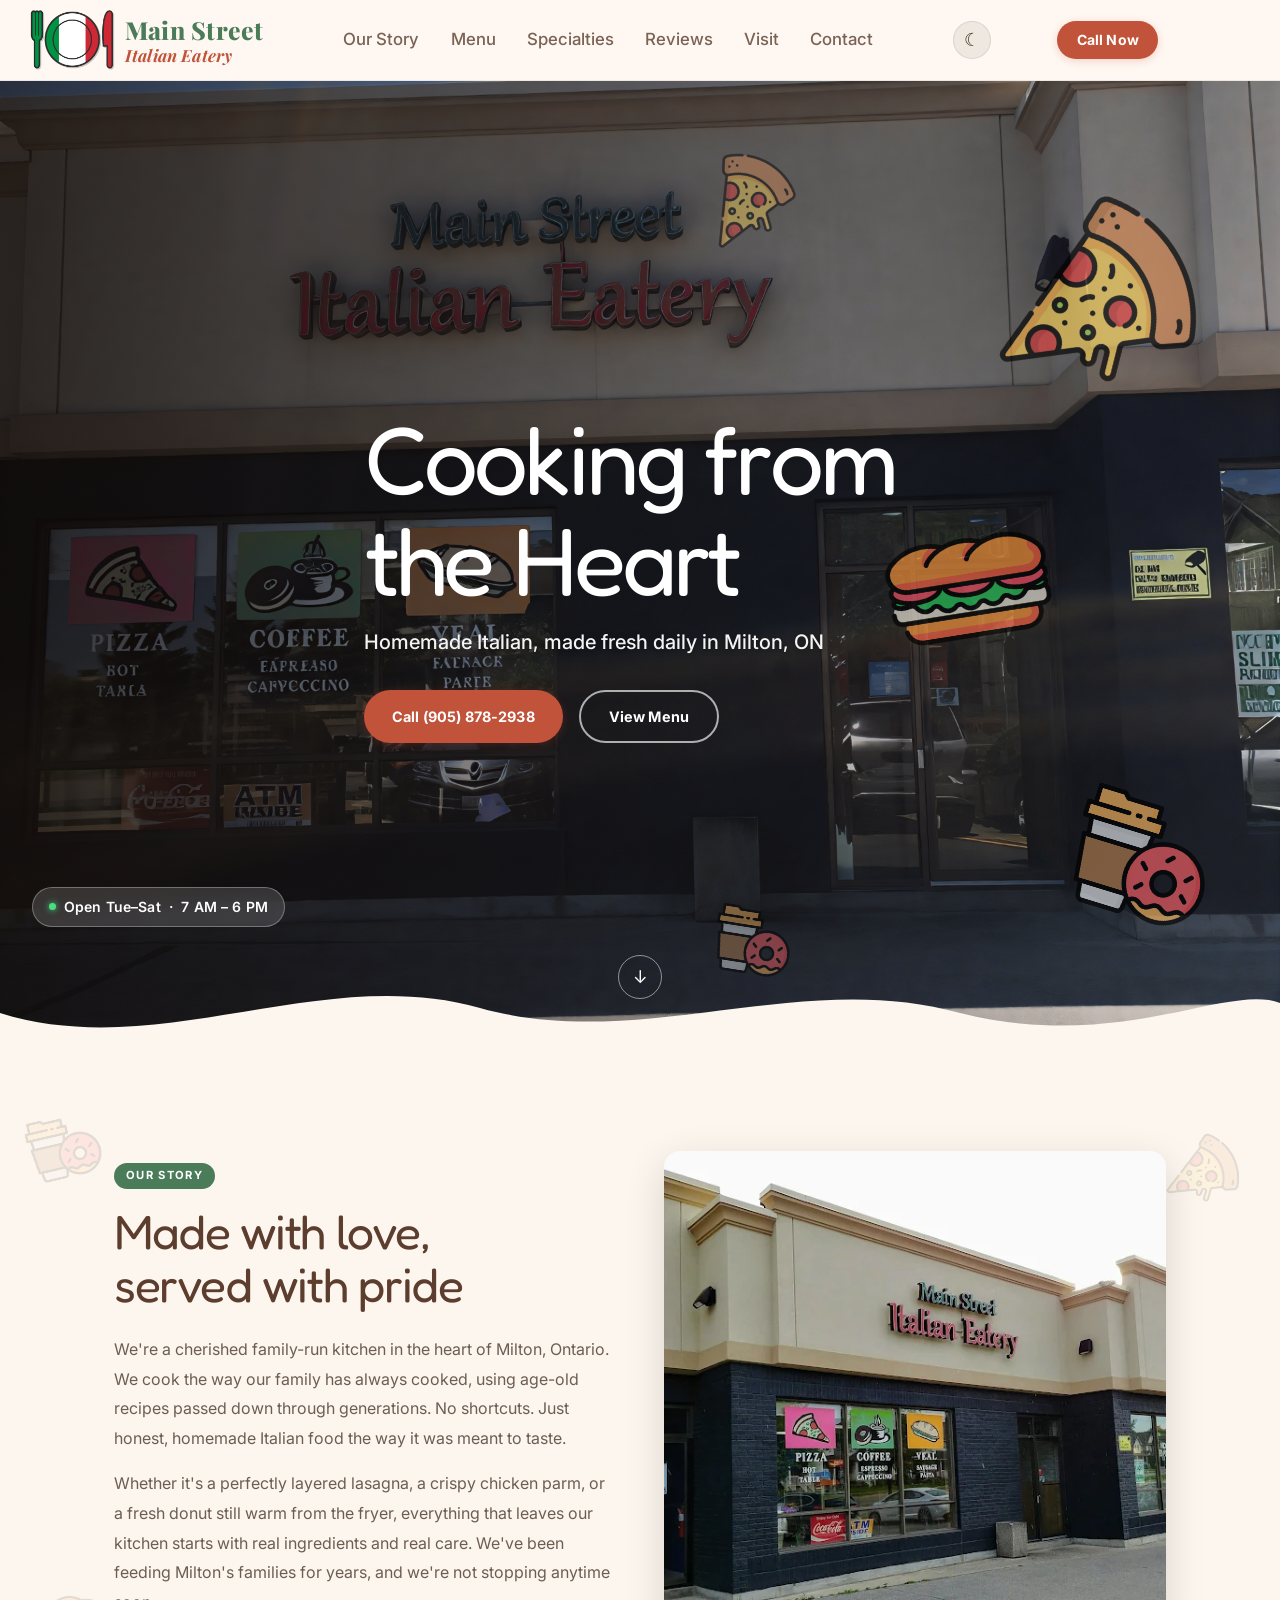
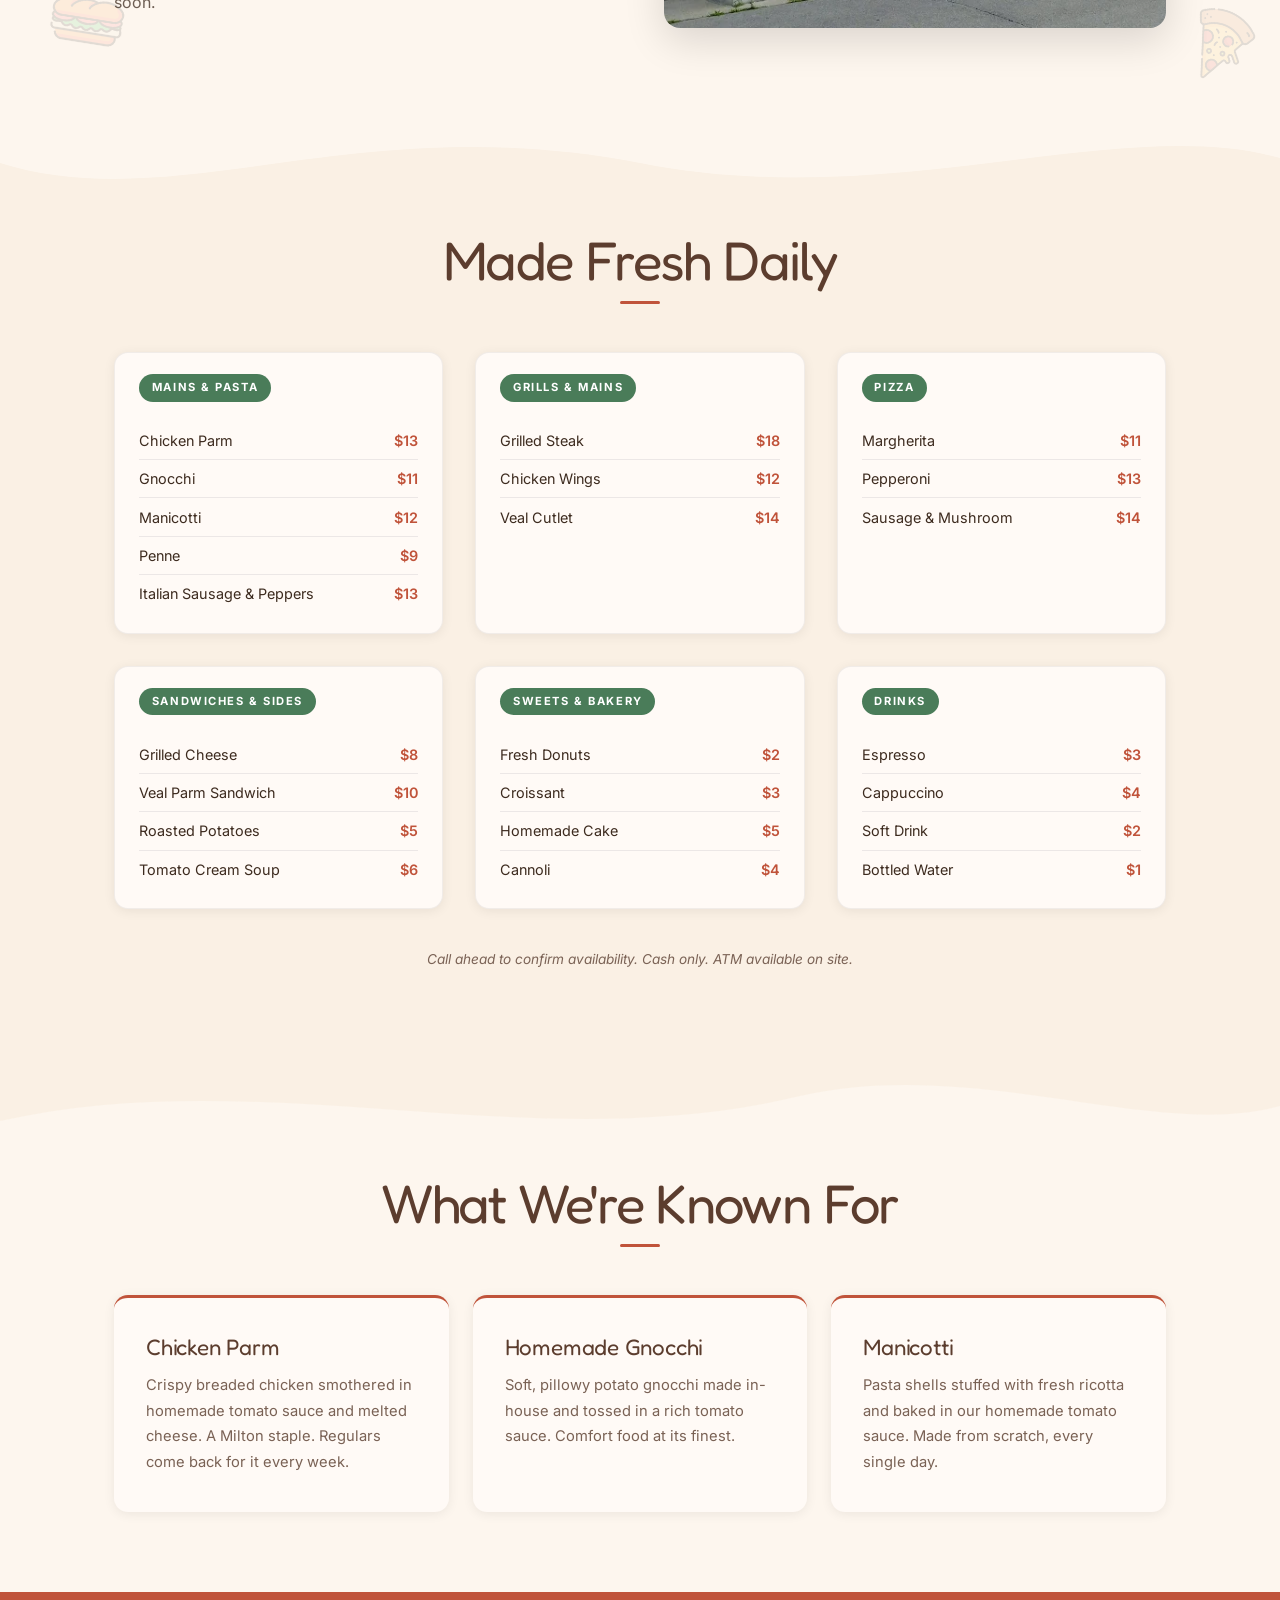
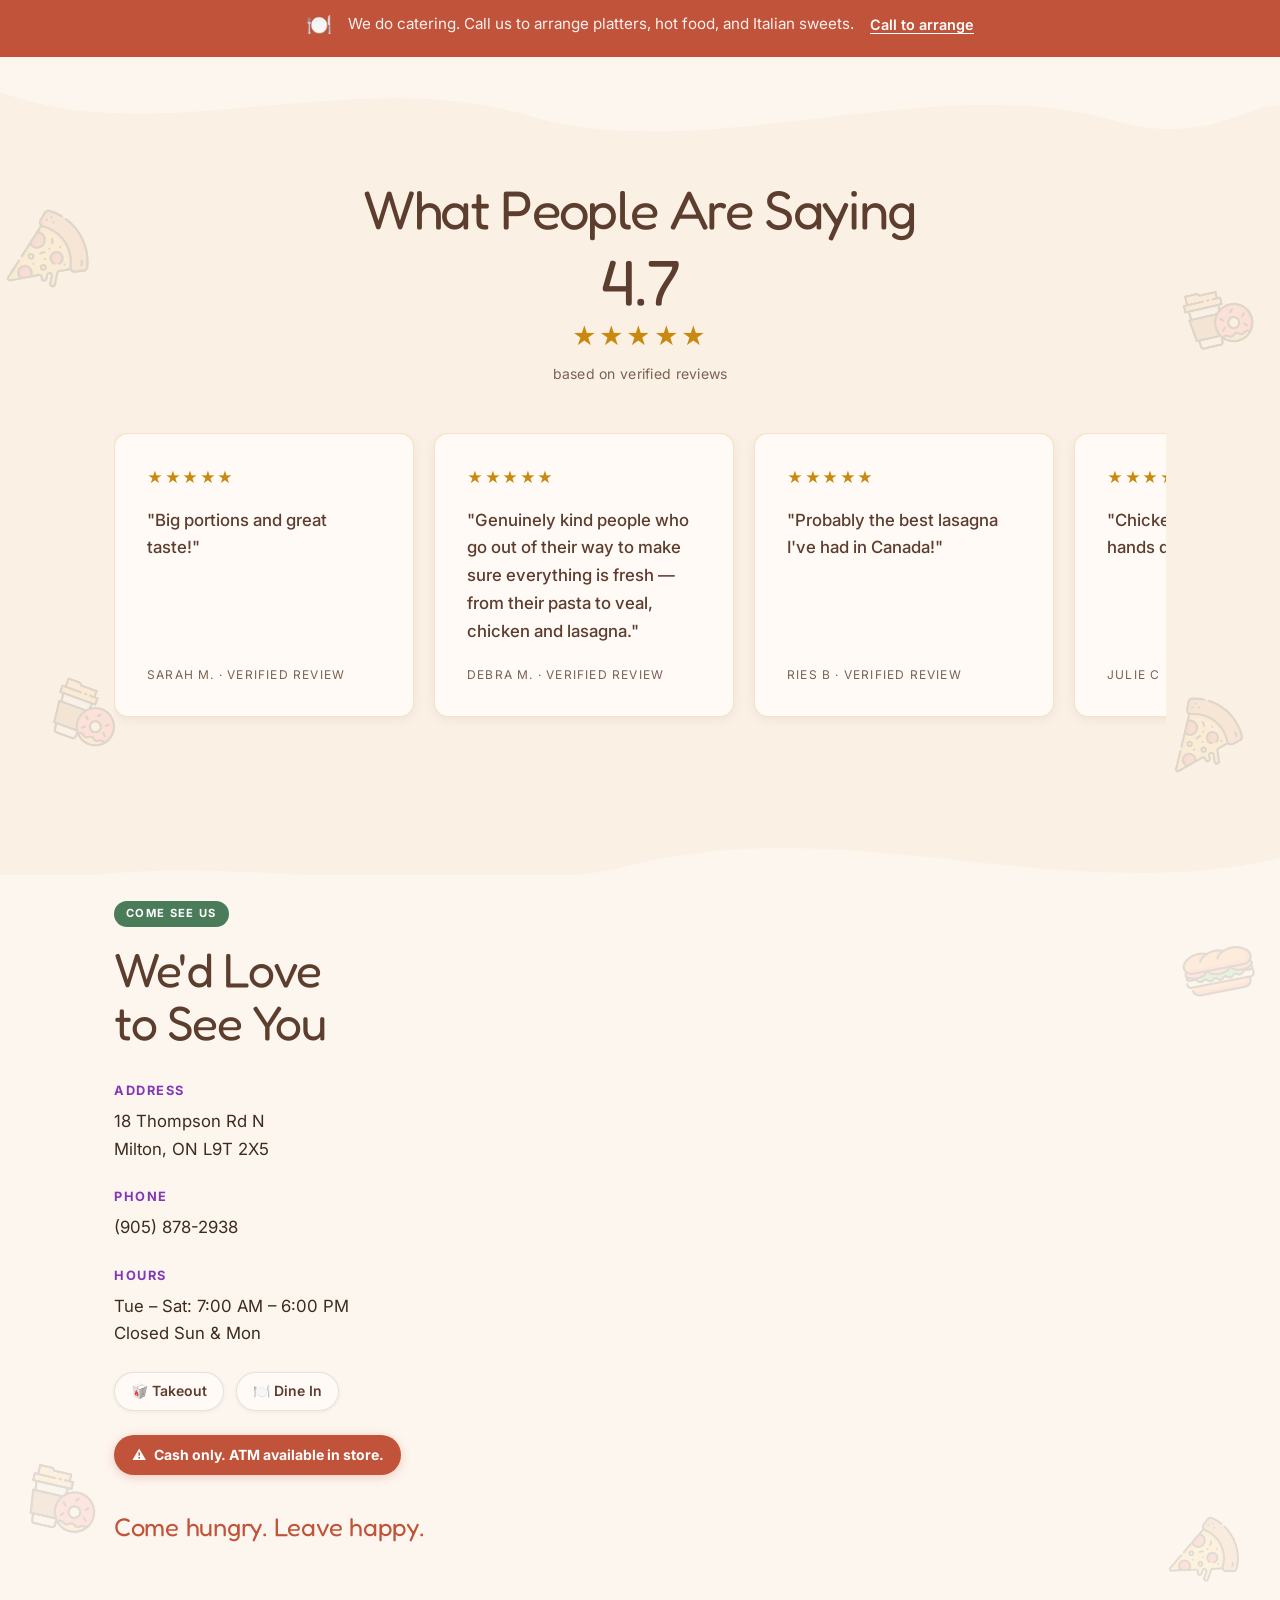
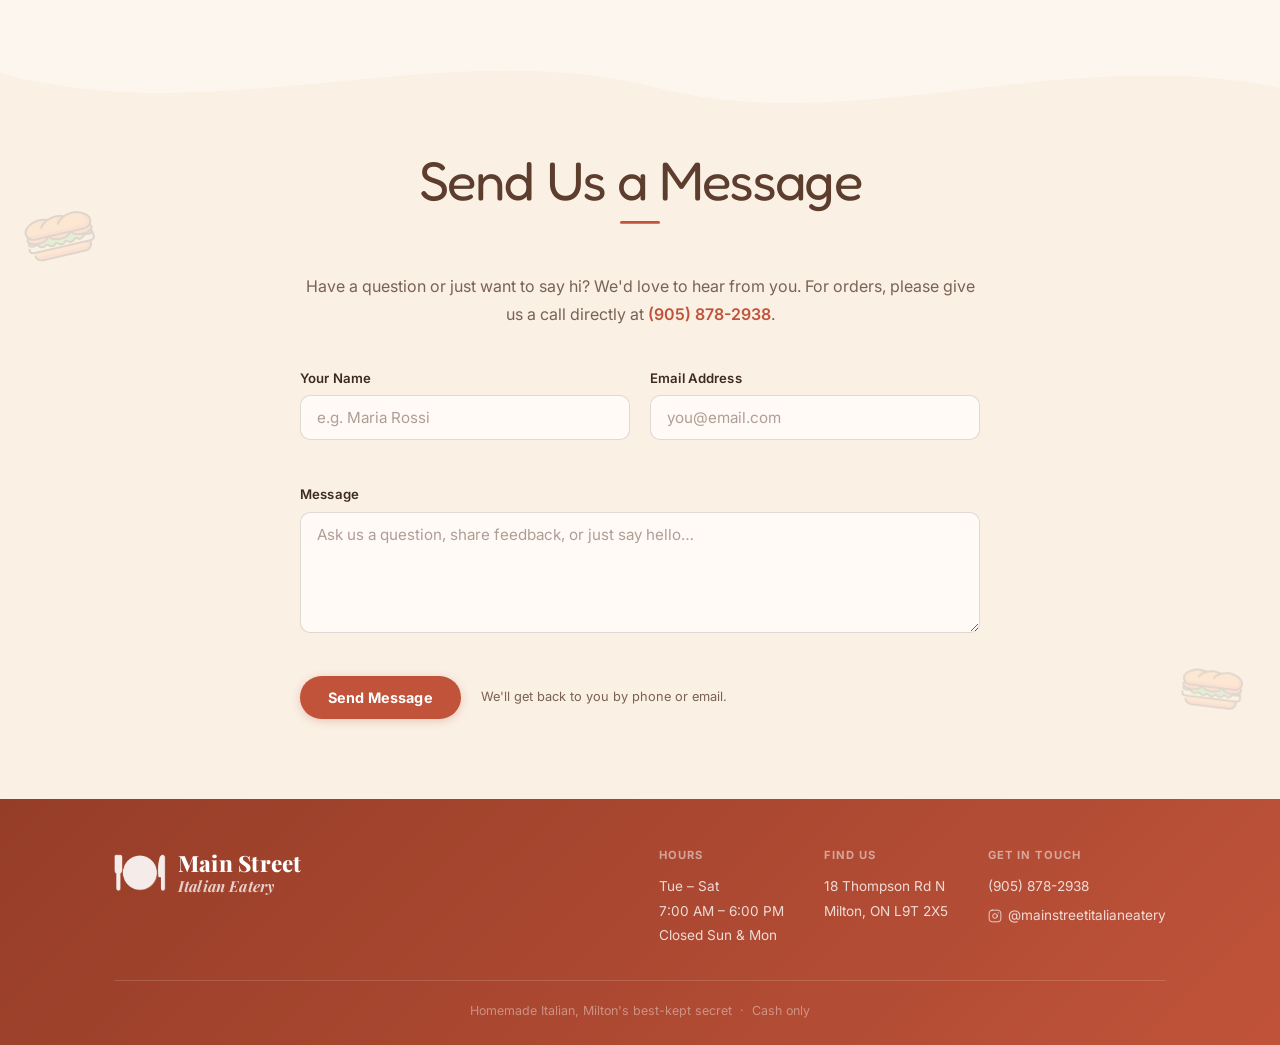
==== commit 6d2badde: "feat: redesign footer, match brand fonts, inline form validation Co-Authored-By: Claude Sonnet 4.6 <" ====
--- a/index.html
+++ b/index.html
@@ -8,7 +8,7 @@
   <link rel="preconnect" href="https://fonts.googleapis.com" />
   <link rel="preconnect" href="https://fonts.gstatic.com" crossorigin />
   <link href="https://fonts.googleapis.com/css2?family=Inter:wght@100;200;300;400;500;600;700;800;900&family=Playfair+Display:ital,wght@0,700;0,800;1,700&family=Fredoka+One&display=swap" rel="stylesheet" />
-  <link rel="stylesheet" href="css/styles.css?v=17" />
+  <link rel="stylesheet" href="css/styles.css?v=18" />
 </head>
 <body>
 
@@ -377,15 +377,18 @@
             <div class="contact__field">
               <label for="contact-name">Your Name</label>
               <input type="text" id="contact-name" name="name" placeholder="e.g. Maria Rossi" autocomplete="name" required />
+              <span class="contact__error" id="error-name"></span>
             </div>
             <div class="contact__field">
               <label for="contact-email">Email Address</label>
               <input type="email" id="contact-email" name="email" placeholder="you@email.com" autocomplete="email" required />
+              <span class="contact__error" id="error-email"></span>
             </div>
           </div>
           <div class="contact__field">
             <label for="contact-message">Message</label>
             <textarea id="contact-message" name="message" rows="5" placeholder="Ask us a question, share feedback, or just say hello…" required></textarea>
+            <span class="contact__error" id="error-message"></span>
           </div>
           <div class="contact__footer">
             <button type="submit" class="btn btn--primary">Send Message</button>
@@ -402,14 +405,39 @@
   <!-- 8. Footer -->
   <footer class="footer">
     <div class="container">
-      <p class="footer__name">Main Street Italian Eatery</p>
-      <p class="footer__tagline">Homemade Italian, Milton's best-kept secret</p>
-      <div class="footer__divider"></div>
-      <p class="footer__phone"><a href="tel:+19058782938">(905) 878-2938</a></p>
-      <a href="https://www.instagram.com/mainstreetitalianeatery/" target="_blank" rel="noopener" class="footer__instagram" aria-label="Follow us on Instagram">
-        <svg xmlns="http://www.w3.org/2000/svg" width="20" height="20" viewBox="0 0 24 24" fill="none" stroke="currentColor" stroke-width="1.5" stroke-linecap="round" stroke-linejoin="round" aria-hidden="true"><rect x="2" y="2" width="20" height="20" rx="5" ry="5"/><circle cx="12" cy="12" r="4"/><circle cx="17.5" cy="6.5" r="1" fill="currentColor" stroke="none"/></svg>
-        @mainstreetitalianeatery
-      </a>
+      <div class="footer__top">
+        <div class="footer__brand">
+          <img src="Italian_cooking_icon.svg.png" alt="" class="footer__logo" aria-hidden="true">
+          <div class="footer__brand-text">
+            <span class="footer__brand-top">Main Street</span>
+            <span class="footer__brand-bottom">Italian Eatery</span>
+          </div>
+        </div>
+        <div class="footer__cols">
+          <div class="footer__col">
+            <h4 class="footer__col-heading">Hours</h4>
+            <p>Tue &ndash; Sat</p>
+            <p>7:00 AM &ndash; 6:00 PM</p>
+            <p>Closed Sun &amp; Mon</p>
+          </div>
+          <div class="footer__col">
+            <h4 class="footer__col-heading">Find Us</h4>
+            <p>18 Thompson Rd N</p>
+            <p>Milton, ON L9T 2X5</p>
+          </div>
+          <div class="footer__col">
+            <h4 class="footer__col-heading">Get in Touch</h4>
+            <p><a href="tel:+19058782938">(905) 878-2938</a></p>
+            <a href="https://www.instagram.com/mainstreetitalianeatery/" target="_blank" rel="noopener" class="footer__instagram" aria-label="Follow us on Instagram">
+              <svg xmlns="http://www.w3.org/2000/svg" width="14" height="14" viewBox="0 0 24 24" fill="none" stroke="currentColor" stroke-width="1.5" stroke-linecap="round" stroke-linejoin="round" aria-hidden="true"><rect x="2" y="2" width="20" height="20" rx="5" ry="5"/><circle cx="12" cy="12" r="4"/><circle cx="17.5" cy="6.5" r="1" fill="currentColor" stroke="none"/></svg>
+              @mainstreetitalianeatery
+            </a>
+          </div>
+        </div>
+      </div>
+      <div class="footer__bottom">
+        <p>Homemade Italian, Milton's best-kept secret &nbsp;·&nbsp; Cash only</p>
+      </div>
     </div>
   </footer>
 
--- a/css/styles.css
+++ b/css/styles.css
@@ -1373,6 +1373,20 @@
   box-shadow: 0 0 0 3px rgba(194, 69, 50, 0.12);
 }
 
+.contact__error {
+  display: block;
+  font-size: 0.78rem;
+  color: var(--red);
+  margin-top: 0.3rem;
+  min-height: 1em;
+}
+
+.contact__field input.input--error,
+.contact__field textarea.input--error {
+  border-color: var(--red);
+  box-shadow: 0 0 0 3px rgba(194, 69, 50, 0.12);
+}
+
 .contact__footer {
   display: flex;
   align-items: center;
@@ -1405,55 +1419,127 @@
 .footer {
   background: linear-gradient(135deg, var(--red-dark) 0%, var(--red) 100%);
   color: #FFFFFF;
-  padding: 2.5rem 0;
-  text-align: center;
-}
-
-.footer__name {
+  padding: 3rem 0 1.5rem;
+}
+
+.footer__top {
+  display: flex;
+  align-items: flex-start;
+  gap: 3rem;
+  padding-bottom: 2rem;
+  border-bottom: 1px solid rgba(255, 255, 255, 0.15);
+  flex-wrap: wrap;
+}
+
+.footer__brand {
+  display: flex;
+  align-items: center;
+  gap: 0.75rem;
+  flex-shrink: 0;
+}
+
+.footer__logo {
+  width: 52px;
+  height: 52px;
+  object-fit: contain;
+  filter: brightness(0) invert(1);
+  opacity: 0.9;
+}
+
+.footer__brand-text {
+  display: flex;
+  flex-direction: column;
+  line-height: 1.2;
+}
+
+.footer__brand-top {
+  font-family: 'Playfair Display', Georgia, serif;
+  font-size: 1.4rem;
+  font-weight: 800;
+  color: #fff;
+  letter-spacing: 0.01em;
+}
+
+.footer__brand-bottom {
+  font-family: 'Playfair Display', Georgia, serif;
+  font-size: 0.95rem;
+  font-weight: 700;
+  font-style: italic;
+  color: rgba(255, 255, 255, 0.75);
+  letter-spacing: 0.01em;
+}
+
+.footer__cols {
+  display: flex;
+  gap: 2.5rem;
+  flex-wrap: wrap;
+  flex: 1;
+  justify-content: flex-end;
+}
+
+.footer__col h4.footer__col-heading {
   font-family: var(--font);
-  font-size: 1.5rem;
-  font-weight: 800;
-  letter-spacing: -0.02em;
-  margin-bottom: 0.4rem;
-}
-
-.footer__tagline {
+  font-size: 0.7rem;
+  font-weight: 700;
+  letter-spacing: 0.1em;
+  text-transform: uppercase;
+  color: rgba(255, 255, 255, 0.5);
+  margin-bottom: 0.6rem;
+}
+
+.footer__col p {
   font-size: 0.85rem;
-  opacity: 0.65;
-  margin-bottom: 0.75rem;
-}
-
-.footer__divider {
-  width: 40px;
-  height: 1px;
-  background: rgba(255, 255, 255, 0.2);
-  margin: 1rem auto;
-}
-
-.footer__phone a {
-  font-size: 0.875rem;
+  color: rgba(255, 255, 255, 0.8);
+  line-height: 1.8;
+  margin: 0;
+}
+
+.footer__col a {
+  font-size: 0.85rem;
   color: rgba(255, 255, 255, 0.8);
   text-decoration: none;
+  transition: color 0.2s;
+}
+
+.footer__col a:hover {
+  color: #fff;
 }
 
 .footer__instagram {
   display: inline-flex;
   align-items: center;
-  gap: 0.5rem;
-  margin-top: 1.25rem;
-  color: rgba(255, 255, 255, 0.75);
+  gap: 0.4rem;
+  margin-top: 0.4rem;
+  color: rgba(255, 255, 255, 0.7);
   text-decoration: none;
   font-size: 0.8rem;
-  letter-spacing: 0.04em;
-  transition: color 0.2s ease;
+  transition: color 0.2s;
 }
 
 .footer__instagram:hover {
-  color: #FFFFFF;
-}
-
-.footer__phone a:hover {
-  color: #FFFFFF;
+  color: #fff;
+}
+
+.footer__bottom {
+  padding-top: 1.25rem;
+  text-align: center;
+}
+
+.footer__bottom p {
+  font-size: 0.78rem;
+  color: rgba(255, 255, 255, 0.4);
+  margin: 0;
+}
+
+@media (max-width: 767px) {
+  .footer__top {
+    flex-direction: column;
+    gap: 1.75rem;
+  }
+  .footer__cols {
+    justify-content: flex-start;
+    gap: 2rem;
+  }
 }
 
 /* =========================================
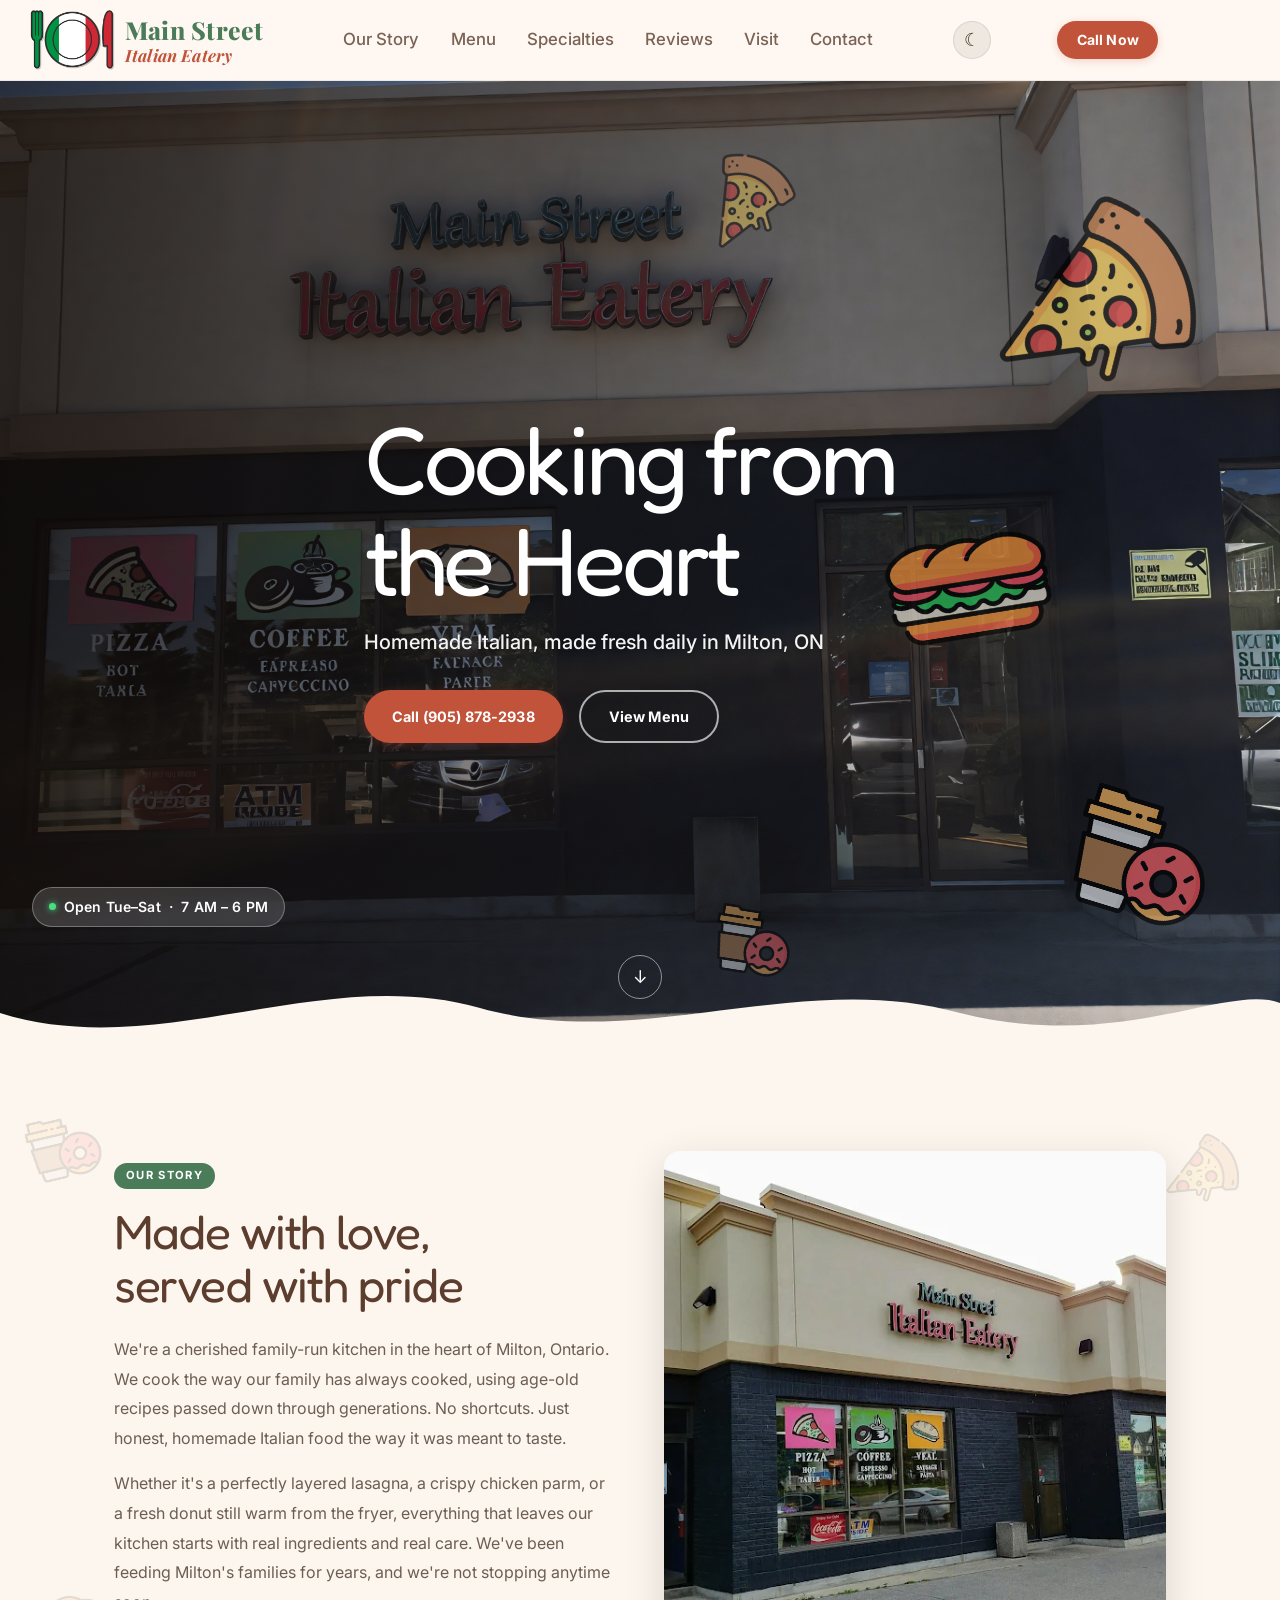
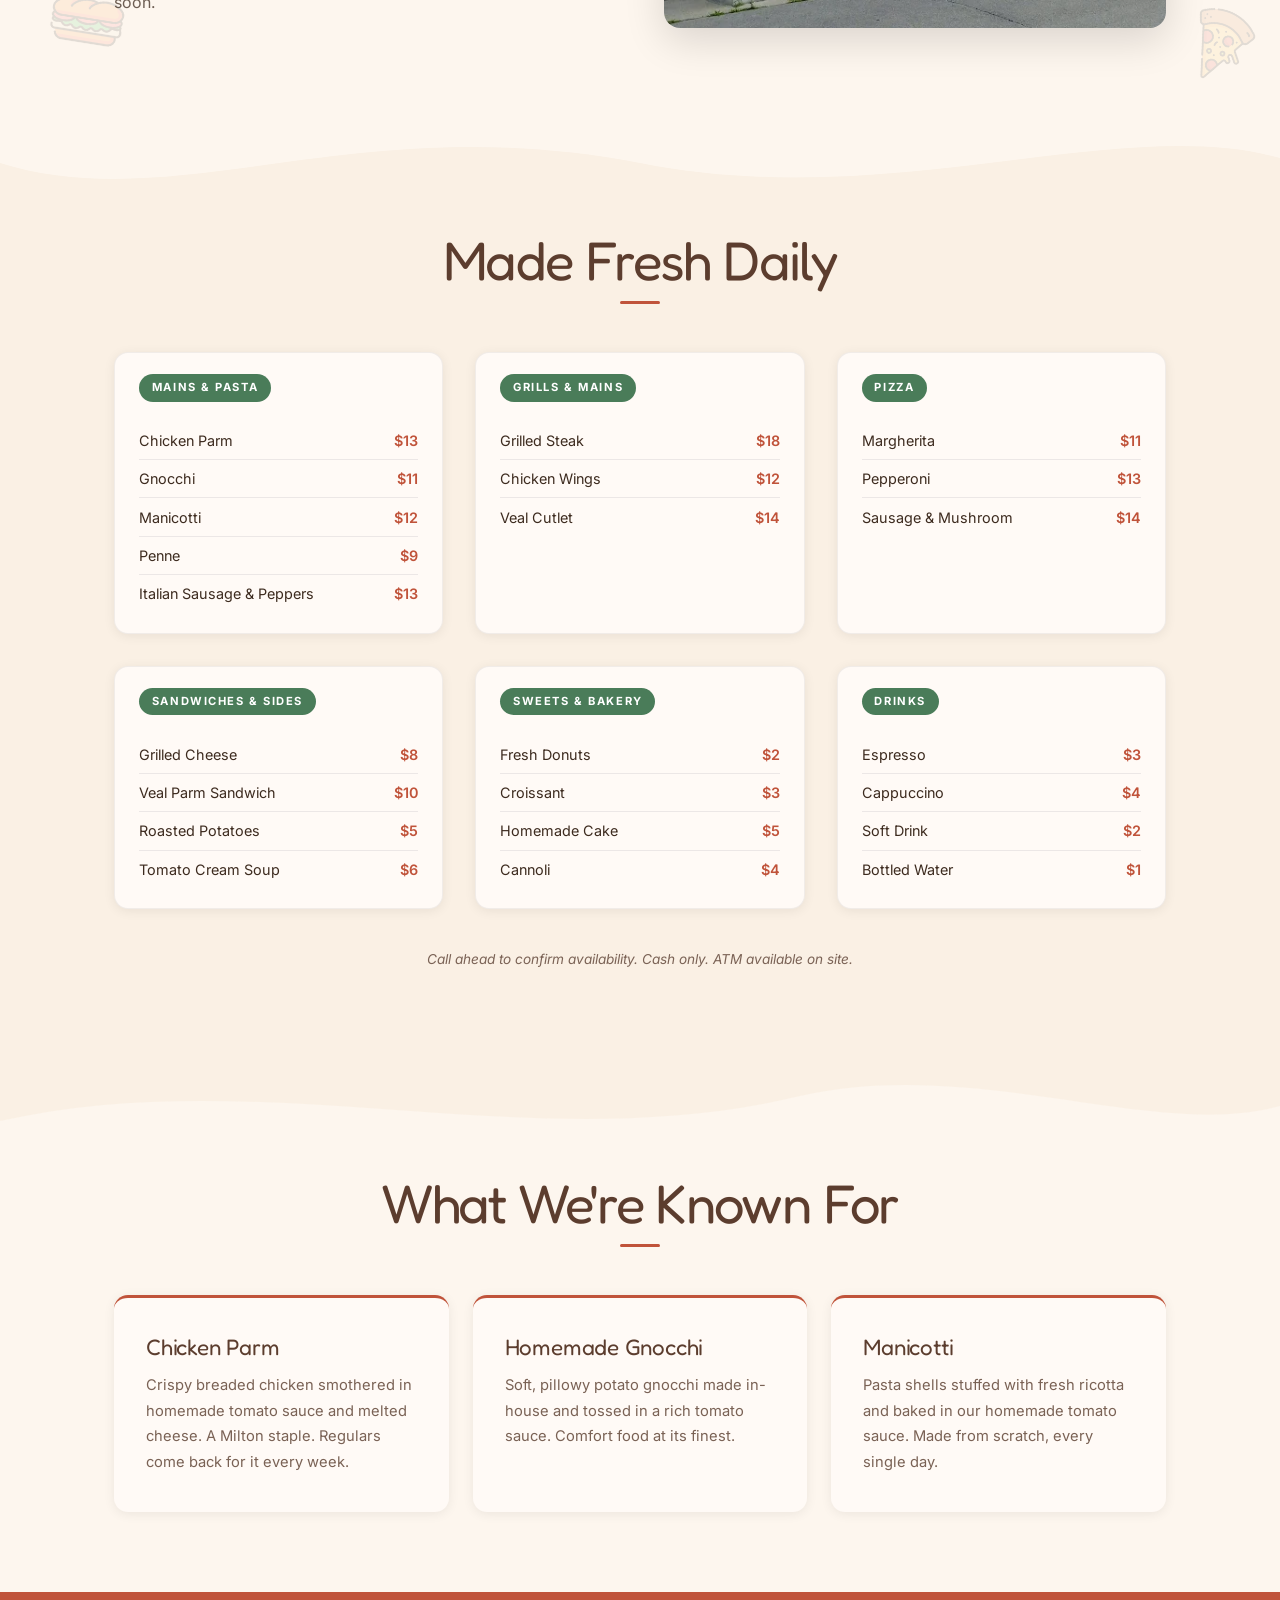
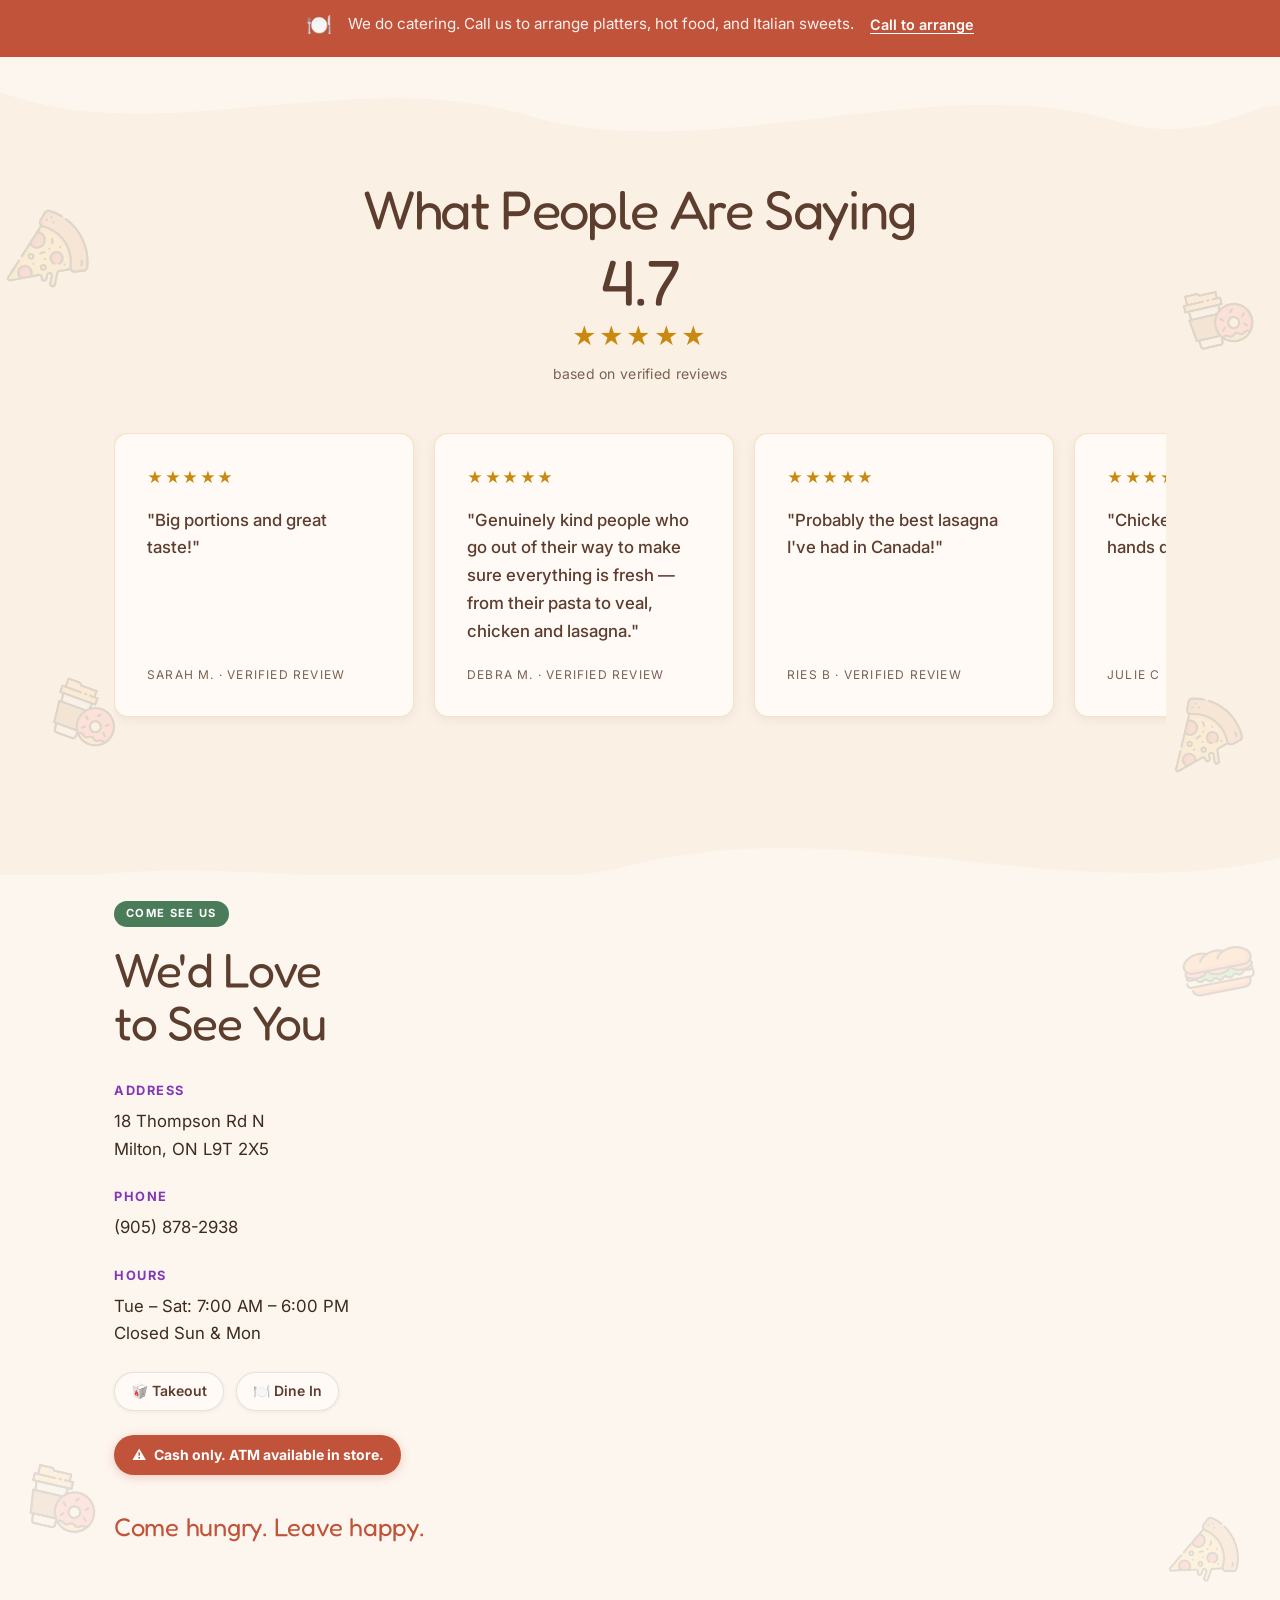
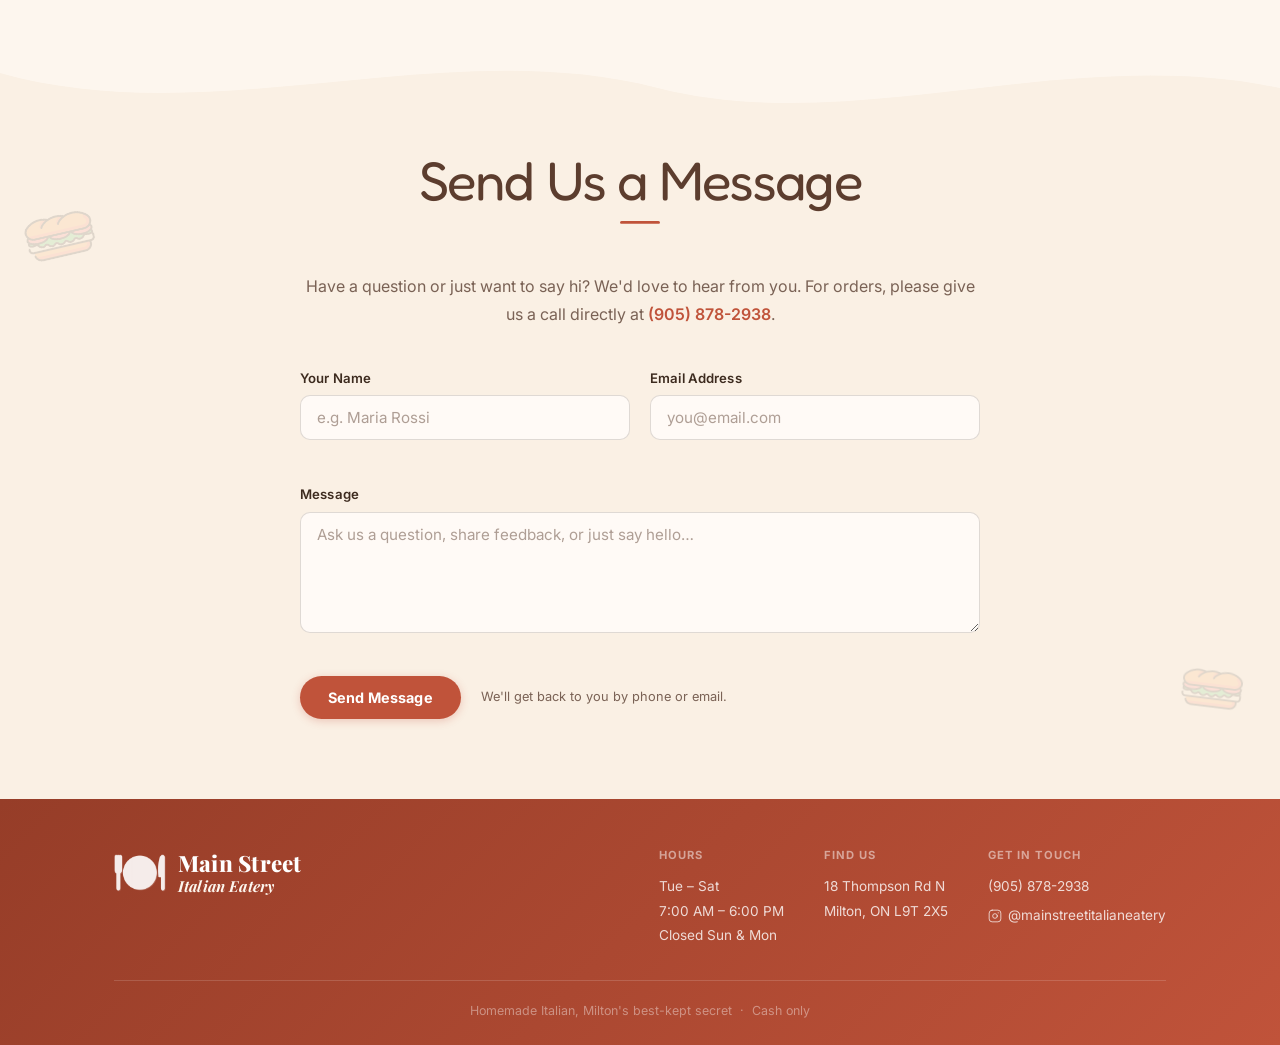
==== commit 9af9f1d0: "fix: footer Italian Eatery uses warm cream to distinguish from Main Street white Co-Authored-By: Cla" ====
--- a/index.html
+++ b/index.html
@@ -8,7 +8,7 @@
   <link rel="preconnect" href="https://fonts.googleapis.com" />
   <link rel="preconnect" href="https://fonts.gstatic.com" crossorigin />
   <link href="https://fonts.googleapis.com/css2?family=Inter:wght@100;200;300;400;500;600;700;800;900&family=Playfair+Display:ital,wght@0,700;0,800;1,700&family=Fredoka+One&display=swap" rel="stylesheet" />
-  <link rel="stylesheet" href="css/styles.css?v=18" />
+  <link rel="stylesheet" href="css/styles.css?v=19" />
 </head>
 <body>
 
--- a/css/styles.css
+++ b/css/styles.css
@@ -1465,7 +1465,7 @@
   font-size: 0.95rem;
   font-weight: 700;
   font-style: italic;
-  color: rgba(255, 255, 255, 0.75);
+  color: #FDF6EE;
   letter-spacing: 0.01em;
 }
 
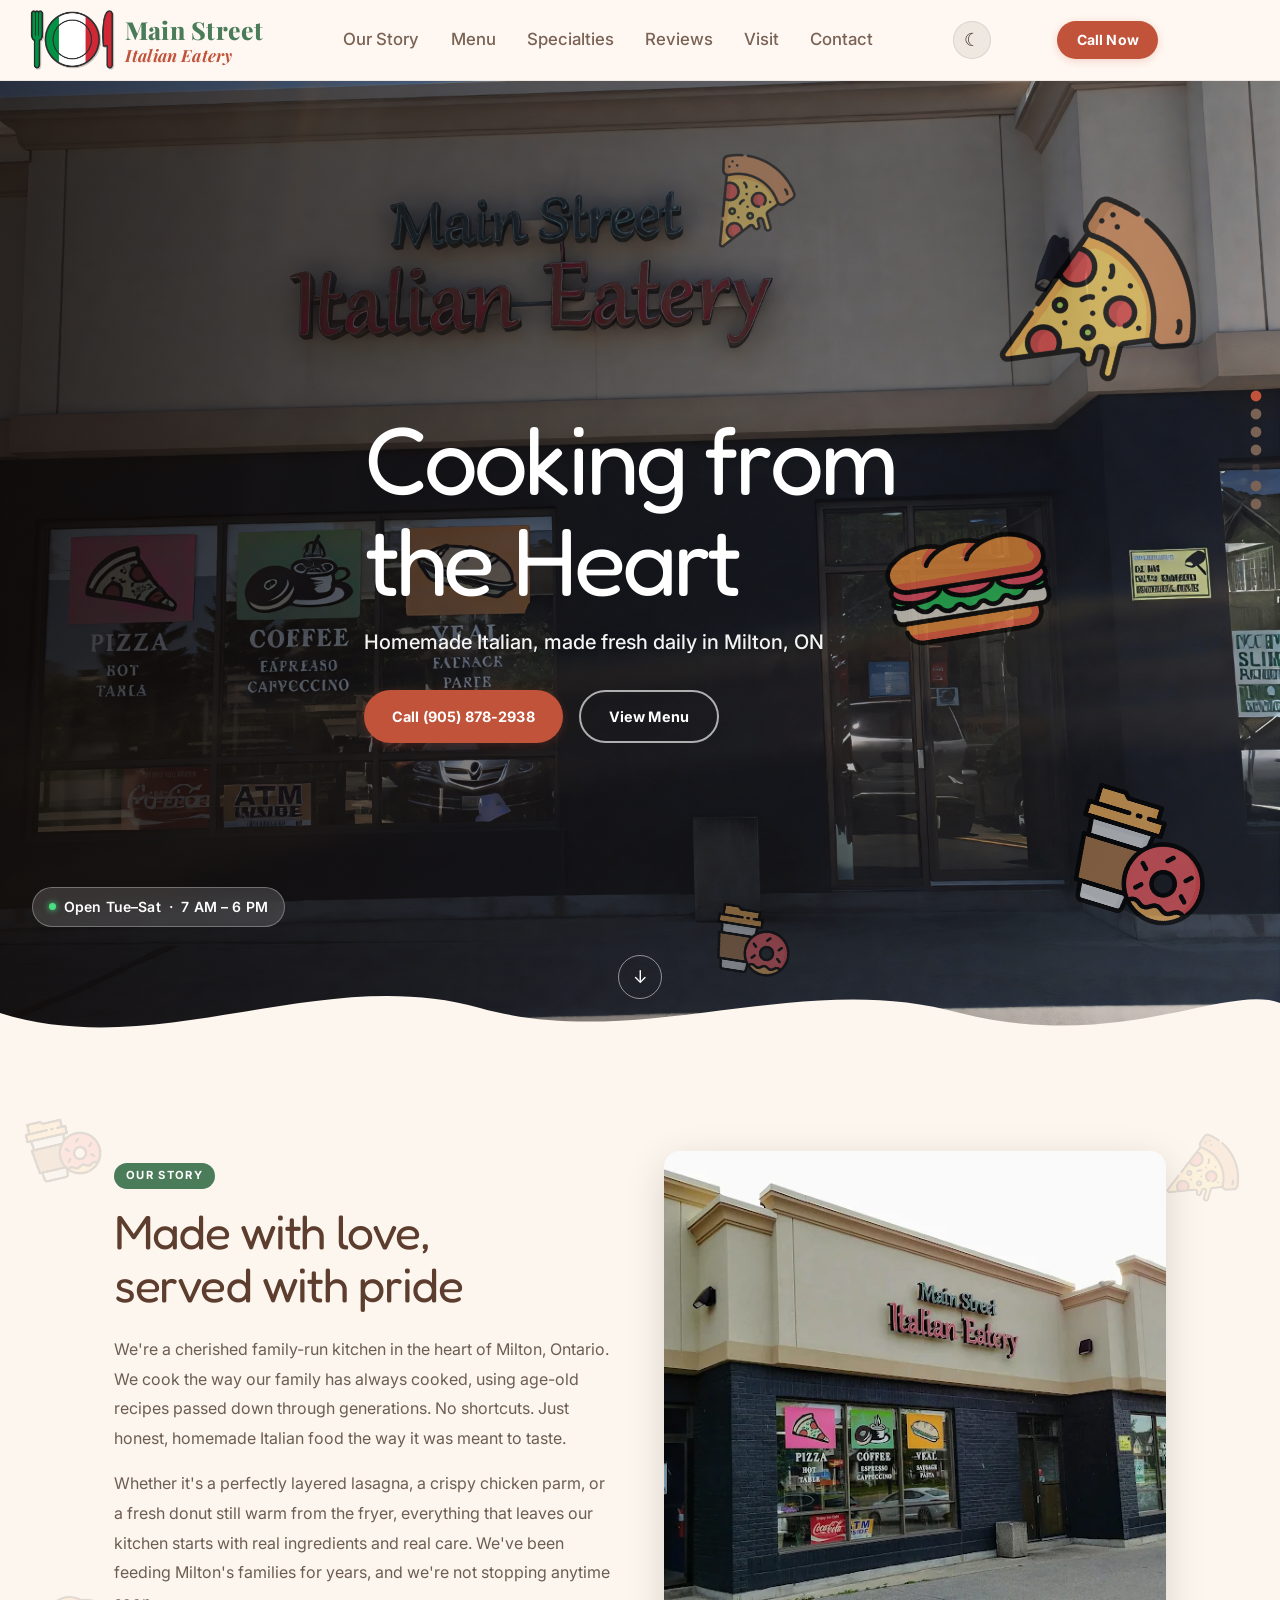
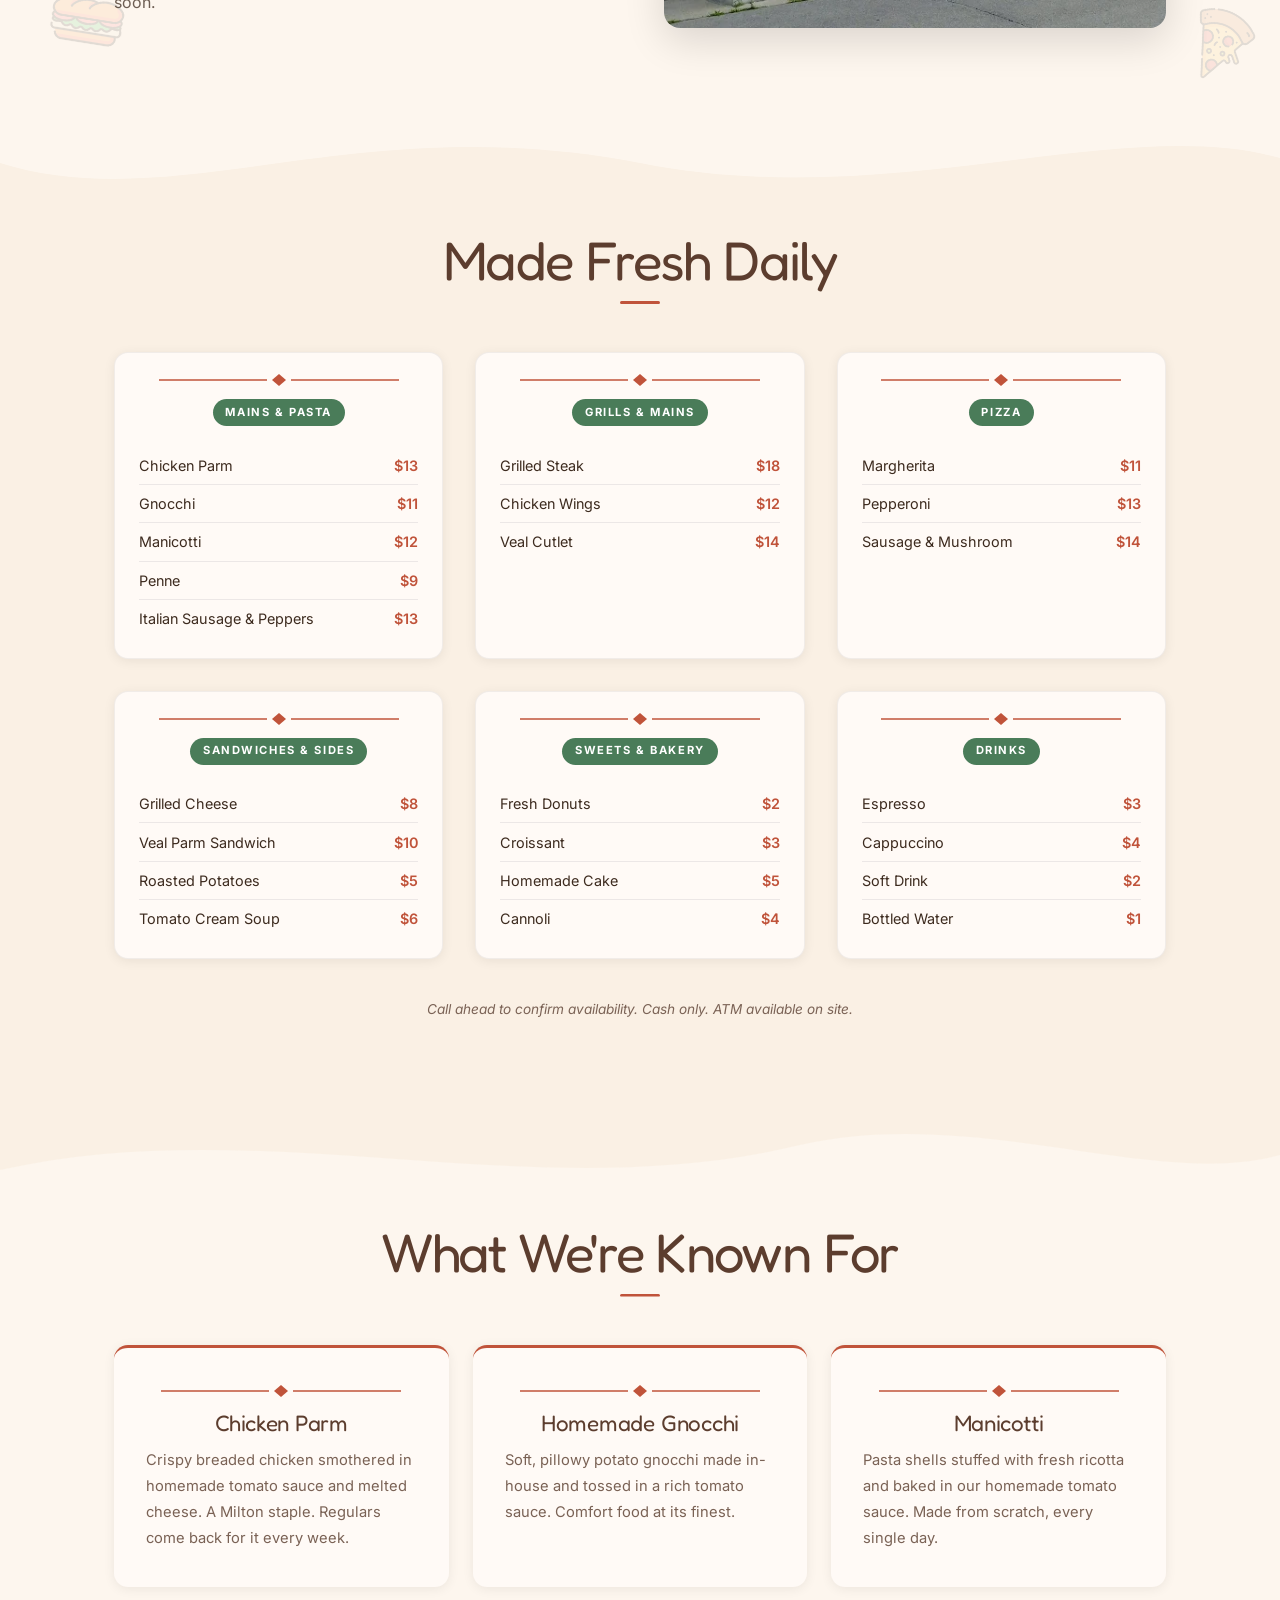
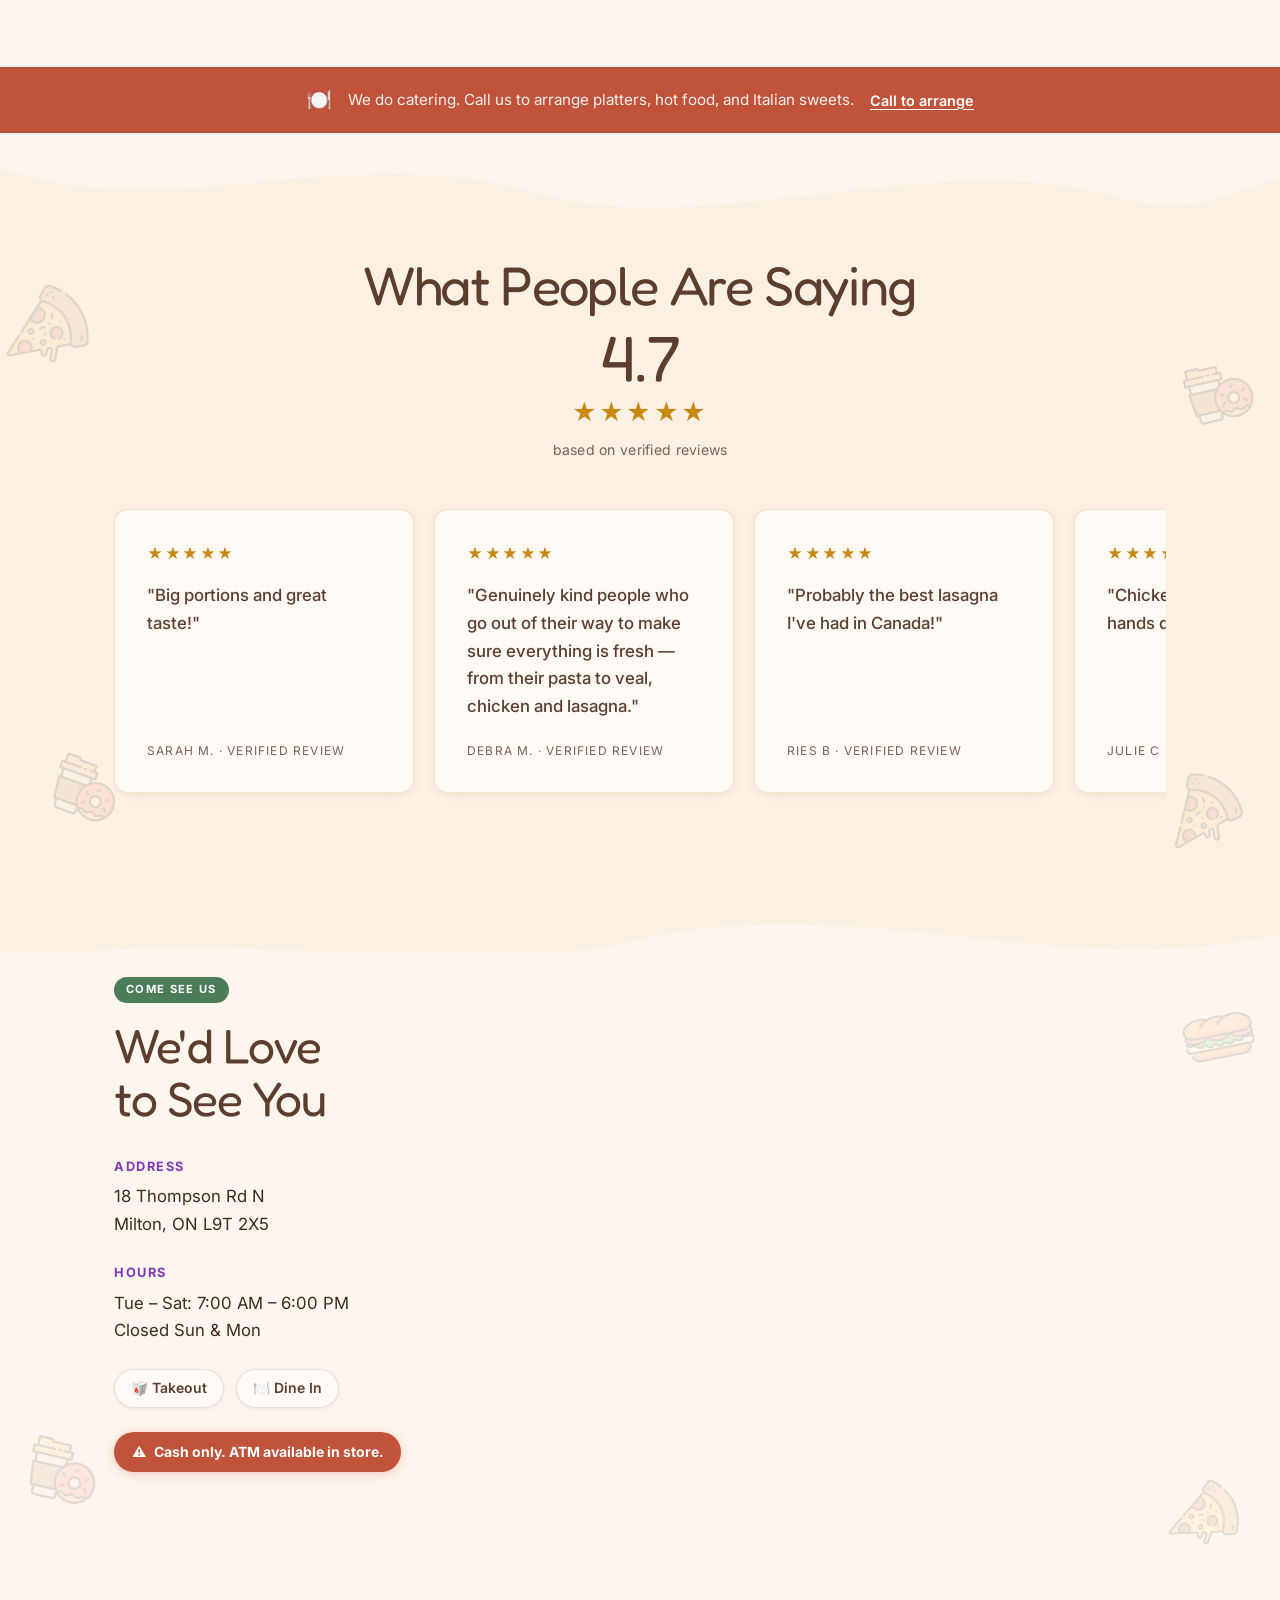
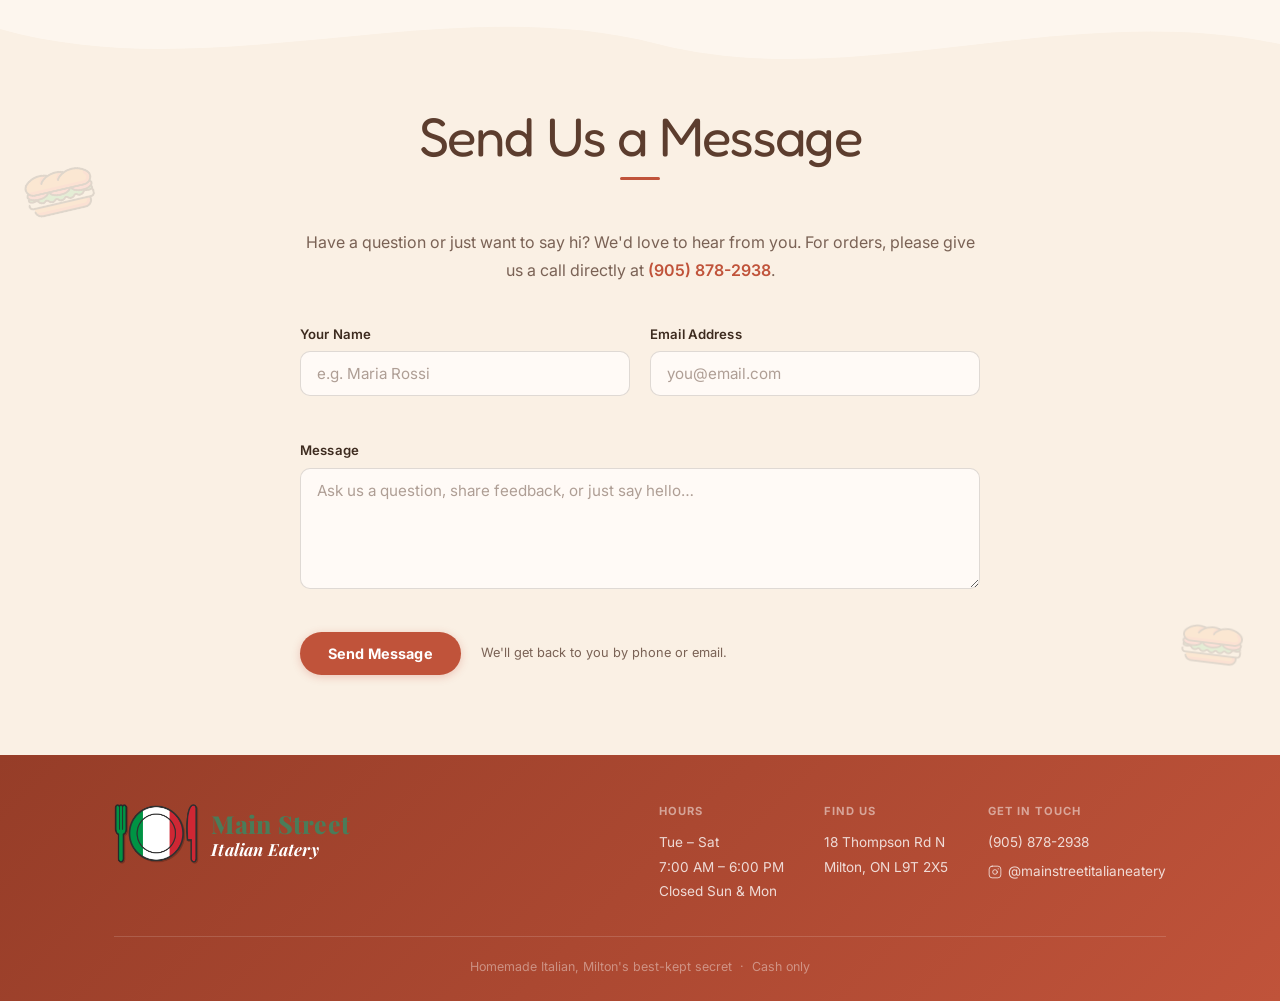
==== commit 7d96a993: "fix: center specialty card titles, declutter visit section" ====
--- a/index.html
+++ b/index.html
@@ -324,11 +324,6 @@
           </div>
 
           <div class="visit__detail">
-            <h3>Phone</h3>
-            <p><a href="tel:+19058782938">(905) 878-2938</a></p>
-          </div>
-
-          <div class="visit__detail">
             <h3>Hours</h3>
             <p>Tue &ndash; Sat: 7:00 AM &ndash; 6:00 PM<br>Closed Sun &amp; Mon</p>
           </div>
@@ -342,7 +337,6 @@
             <span aria-hidden="true">⚠</span>
             Cash only. ATM available in store.
           </div>
-          <p class="visit__tagline">Come hungry. Leave happy.</p>
         </div>
 
         <div class="visit__map fade-in--right">
--- a/css/styles.css
+++ b/css/styles.css
@@ -863,8 +863,19 @@
   border: 1px solid rgba(28, 18, 10, 0.06);
 }
 
+.menu__column::before {
+  content: "";
+  display: block;
+  height: 14px;
+  background-image: url("data:image/svg+xml,%3Csvg xmlns='http://www.w3.org/2000/svg' width='240' height='14'%3E%3Cline x1='0' y1='7' x2='108' y2='7' stroke='%23C0533A' stroke-width='1.5'/%3E%3Cpolygon points='120,1 127,7 120,13 113,7' fill='%23C0533A'/%3E%3Cline x1='132' y1='7' x2='240' y2='7' stroke='%23C0533A' stroke-width='1.5'/%3E%3C/svg%3E");
+  background-repeat: no-repeat;
+  background-position: center;
+  margin-bottom: 0.75rem;
+}
+
 .menu__category {
-  display: inline-block;
+  display: block;
+  text-align: center;
   font-family: var(--font);
   font-size: 0.7rem;
   font-weight: 700;
@@ -875,6 +886,9 @@
   padding: 0.3rem 0.8rem;
   border-radius: 999px;
   margin-bottom: 1.25rem;
+  width: fit-content;
+  margin-left: auto;
+  margin-right: auto;
 }
 
 .menu__list {
@@ -953,6 +967,20 @@
   box-shadow: 0 2px 12px rgba(0, 0, 0, 0.07);
   transition: transform 0.22s ease, box-shadow 0.22s ease;
   border-top: 3px solid var(--red);
+}
+
+.specialty-card::before {
+  content: "";
+  display: block;
+  height: 14px;
+  background-image: url("data:image/svg+xml,%3Csvg xmlns='http://www.w3.org/2000/svg' width='240' height='14'%3E%3Cline x1='0' y1='7' x2='108' y2='7' stroke='%23C0533A' stroke-width='1.5'/%3E%3Cpolygon points='120,1 127,7 120,13 113,7' fill='%23C0533A'/%3E%3Cline x1='132' y1='7' x2='240' y2='7' stroke='%23C0533A' stroke-width='1.5'/%3E%3C/svg%3E");
+  background-repeat: no-repeat;
+  background-position: center;
+  margin-bottom: 0.75rem;
+}
+
+[data-theme="dark"] .specialty-card::before {
+  background-image: url("data:image/svg+xml,%3Csvg xmlns='http://www.w3.org/2000/svg' width='240' height='14'%3E%3Cline x1='0' y1='7' x2='108' y2='7' stroke='%23D4614A' stroke-width='1.5'/%3E%3Cpolygon points='120,1 127,7 120,13 113,7' fill='%23D4614A'/%3E%3Cline x1='132' y1='7' x2='240' y2='7' stroke='%23D4614A' stroke-width='1.5'/%3E%3C/svg%3E");
 }
 
 .specialty-card:hover {
@@ -968,6 +996,7 @@
   margin-bottom: 0.75rem;
   line-height: 1.2;
   letter-spacing: -0.01em;
+  text-align: center;
 }
 
 .specialty-card__desc {
@@ -1439,11 +1468,9 @@
 }
 
 .footer__logo {
-  width: 52px;
-  height: 52px;
+  height: 62px;
+  width: auto;
   object-fit: contain;
-  filter: brightness(0) invert(1);
-  opacity: 0.9;
 }
 
 .footer__brand-text {
@@ -1454,18 +1481,18 @@
 
 .footer__brand-top {
   font-family: 'Playfair Display', Georgia, serif;
-  font-size: 1.4rem;
+  font-size: 1.55rem;
   font-weight: 800;
-  color: #fff;
+  color: var(--green);
   letter-spacing: 0.01em;
 }
 
 .footer__brand-bottom {
   font-family: 'Playfair Display', Georgia, serif;
-  font-size: 0.95rem;
+  font-size: 1.05rem;
   font-weight: 700;
   font-style: italic;
-  color: #FDF6EE;
+  color: #fff;
   letter-spacing: 0.01em;
 }
 
@@ -1868,6 +1895,10 @@
   border-color: rgba(255, 255, 255, 0.1);
 }
 
+[data-theme="dark"] .menu__column::before {
+  background-image: url("data:image/svg+xml,%3Csvg xmlns='http://www.w3.org/2000/svg' width='240' height='14'%3E%3Cline x1='0' y1='7' x2='108' y2='7' stroke='%23D4614A' stroke-width='1.5'/%3E%3Cpolygon points='120,1 127,7 120,13 113,7' fill='%23D4614A'/%3E%3Cline x1='132' y1='7' x2='240' y2='7' stroke='%23D4614A' stroke-width='1.5'/%3E%3C/svg%3E");
+}
+
 @media (max-width: 767px) {
   .menu__tabs {
     display: flex;
